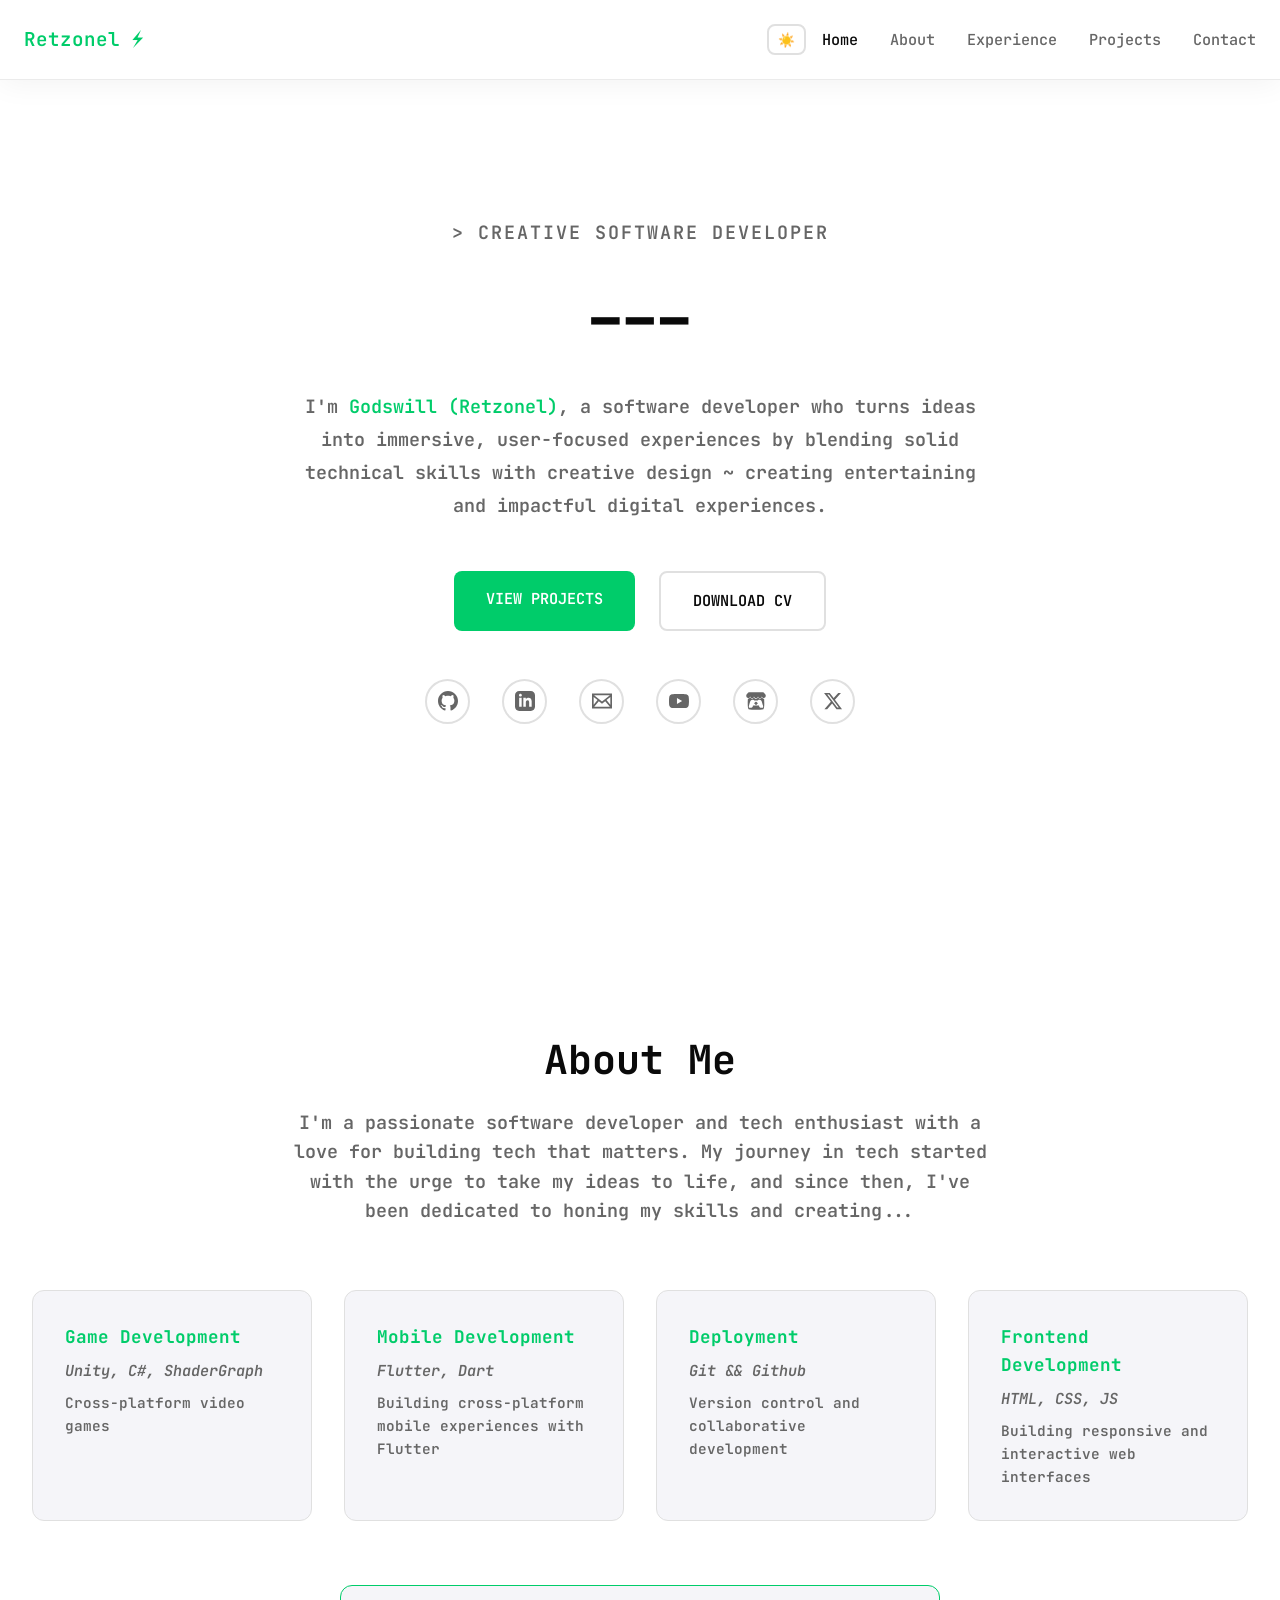
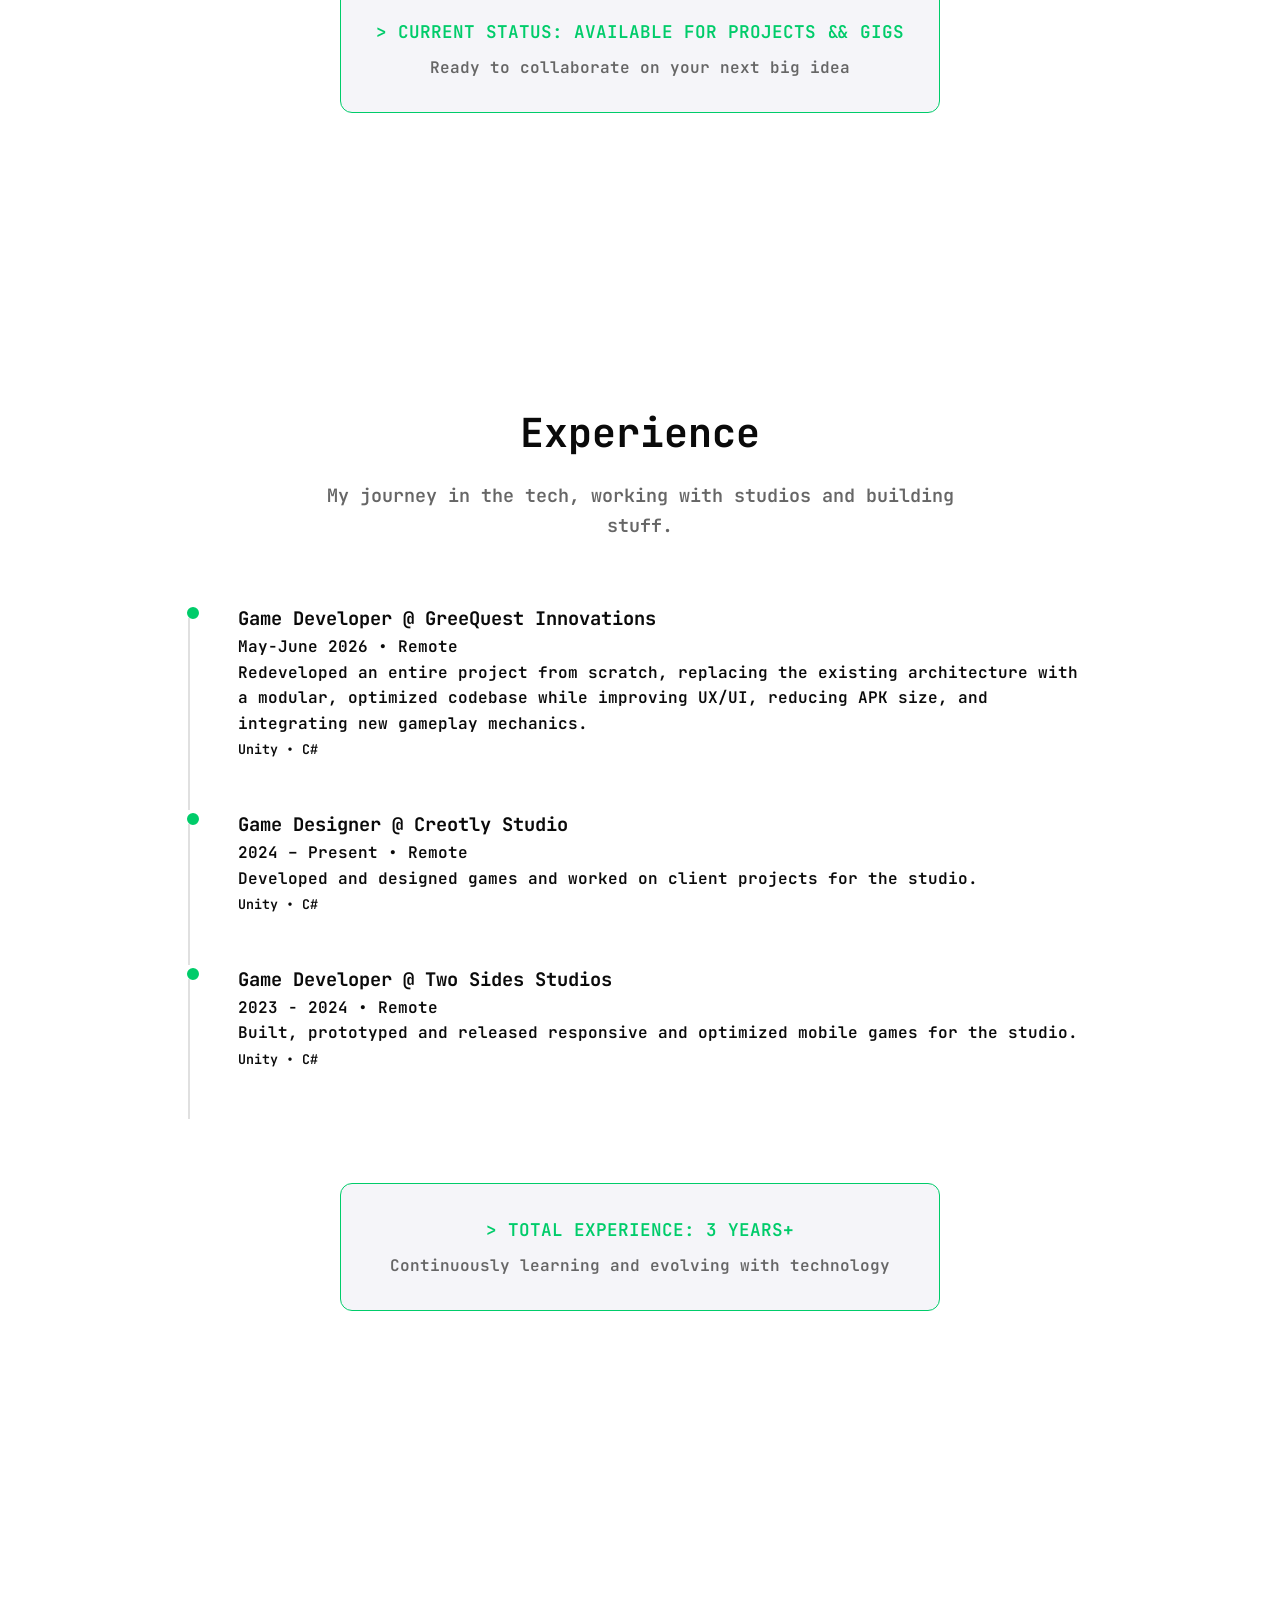
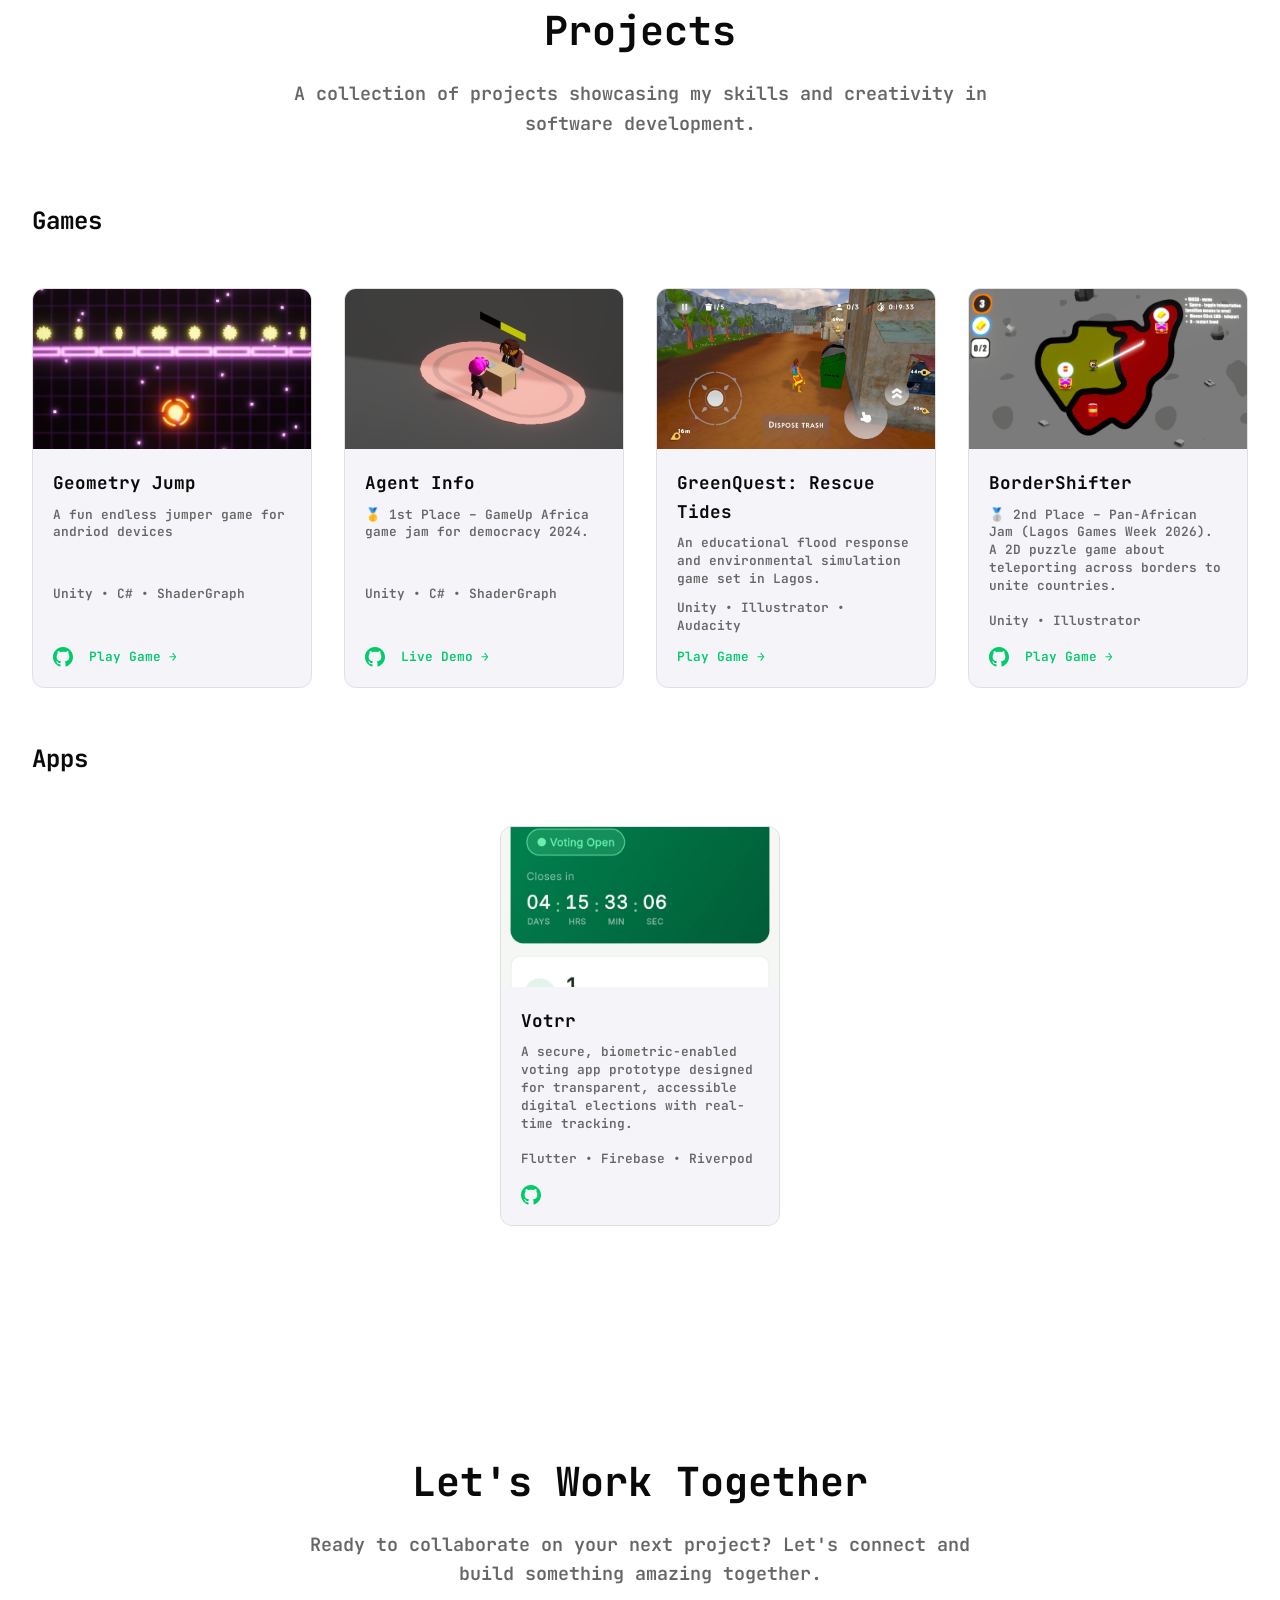
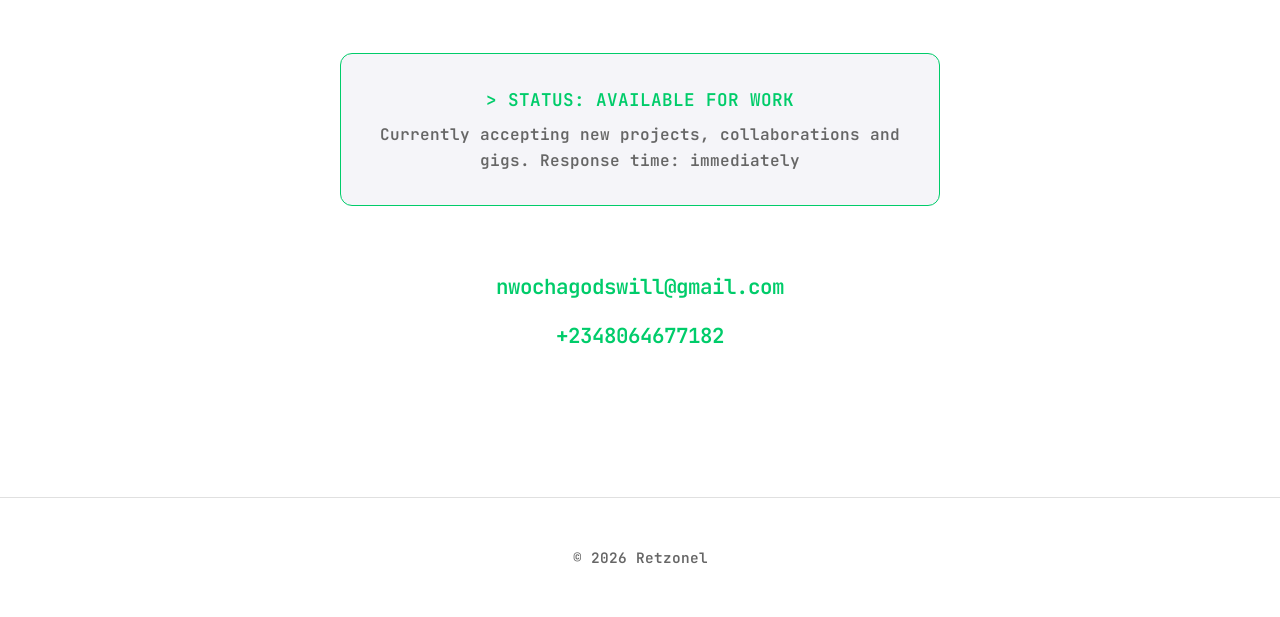
==== index.html @ b1376a98 "misc." ====
<!DOCTYPE html>
<html lang="en">

<head>
  <meta charset="UTF-8" />
  <meta name="viewport" content="width=device-width, initial-scale=1.0" />
  <title>Retzonel || Dev</title>
  <meta name="description"
    content="Godswill Nwocha (Retzonel) is a software engineer specialized in building digital technology (currently games and apps, but is a vivid and continuous learner open to more tech fields)" />

  <link href="https://fonts.googleapis.com/css2?family=JetBrains+Mono:wght@400;500;600;700&display=swap"
    rel="stylesheet">

  <link rel="shortcut icon" href="favicon.ico" type="image/x-icon">

  <link rel="stylesheet" href="style.css">

  <script src="script.js"></script>

</head>

<body>

  <!-- Navigation -->
  <nav>
    <div class="nav-inner">
      <div class="nav-logo">Retzonel ⚡</div>
      <div style="display: flex; align-items: center; gap: 0.5rem;">
        <button class="theme-toggle" id="themeToggle">🌙</button>
        <button class="menu-toggle" onclick="toggleMenu()">☰</button>
        <div class="nav-links" id="navLinks">
          <button class="active" onclick="scrollToSection('hero')">Home</button>
          <button onclick="scrollToSection('about')">About</button>
          <button onclick="scrollToSection('experience')">Experience</button>
          <button onclick="scrollToSection('projects')">Projects</button>
          <button onclick="scrollToSection('contact')">Contact</button>
        </div>
      </div>
    </div>
  </nav>

  <!-- Hero -->
  <section id="hero">
    <div class="hero-content">
      <p class="retro-subtitle">&gt; CREATIVE SOFTWARE DEVELOPER</p>
      <h1 class="retro-title">---</h1>
      <p>
        I'm <strong>Godswill (Retzonel)</strong>, a software developer who turns ideas into immersive,
        user-focused experiences by blending solid technical skills with creative design ~ creating entertaining and
        impactful digital
        experiences.
      </p>
      <div class="hero-buttons">
        <a href="#projects" class="btn btn-primary">VIEW PROJECTS</a>
        <a href="assets/godswill-nwocha-cv.pdf" download class="btn btn-outline">DOWNLOAD CV</a>
      </div>
      <div class="social-links">
        <a href="https://github.com/retzonel" target="_blank" title="GitHub">
          <svg width="20" height="20" viewBox="0 0 24 24" fill="currentColor">
            <path
              d="M12 0c-6.626 0-12 5.373-12 12 0 5.302 3.438 9.8 8.207 11.387.599.111.793-.261.793-.577v-2.234c-3.338.726-4.033-1.416-4.033-1.416-.546-1.387-1.333-1.756-1.333-1.756-1.089-.745.083-.729.083-.729 1.205.084 1.839 1.237 1.839 1.237 1.07 1.834 2.807 1.304 3.492.997.107-.775.418-1.305.762-1.604-2.665-.305-5.467-1.334-5.467-5.931 0-1.311.469-2.381 1.236-3.221-.124-.303-.535-1.524.117-3.176 0 0 1.008-.322 3.301 1.23.957-.266 1.983-.399 3.003-.404 1.02.005 2.047.138 3.006.404 2.291-1.552 3.297-1.23 3.297-1.23.653 1.653.242 2.874.118 3.176.77.84 1.235 1.911 1.235 3.221 0 4.609-2.807 5.624-5.479 5.921.43.372.823 1.102.823 2.222v3.293c0 .319.192.694.801.576 4.765-1.589 8.199-6.086 8.199-11.386 0-6.627-5.373-12-12-12z" />
          </svg>
        </a>
        <a href="https://www.linkedin.com/in/godswill-nwocha-909035390/" target="_blank" title="LinkedIn">
          <svg width="20" height="20" viewBox="0 0 24 24" fill="currentColor">
            <path
              d="M19 0h-14c-2.761 0-5 2.239-5 5v14c0 2.761 2.239 5 5 5h14c2.762 0 5-2.239 5-5v-14c0-2.761-2.238-5-5-5zm-11 19h-3v-11h3v11zm-1.5-12.268c-.966 0-1.75-.79-1.75-1.764s.784-1.764 1.75-1.764 1.75.79 1.75 1.764-.783 1.764-1.75 1.764zm13.5 12.268h-3v-5.604c0-3.368-4-3.113-4 0v5.604h-3v-11h3v1.765c1.396-2.586 7-2.777 7 2.476v6.759z" />
          </svg>
        </a>
        <a href="mailto:nwochagodswill.com" title="Email">
          <svg width="20" height="20" viewBox="0 0 24 24" fill="currentColor">
            <path
              d="M0 3v18h24v-18h-24zm6.623 7.929l-4.623 5.712v-9.458l4.623 3.746zm-4.141-5.929h19.035l-9.517 7.713-9.518-7.713zm5.694 7.188l3.824 3.099 3.83-3.104 5.612 6.817h-18.779l5.513-6.812zm9.208-1.264l4.616-3.741v9.348l-4.616-5.607z" />
          </svg>
        </a>

        <a href="https://youtube.com/@retzonel" title="YouTube" target="_blank">
          <svg width="20" height="20" viewBox="0 0 24 24" fill="currentColor">
            <path
              d="M23.498 6.186a3.016 3.016 0 0 0-2.122-2.136C19.505 3.545 12 3.545 12 3.545s-7.505 0-9.377.505A3.016 3.016 0 0 0 .502 6.186C0 8.07 0 12 0 12s0 3.93.502 5.814a3.016 3.016 0 0 0 2.122 2.136c1.871.505 9.376.505 9.376.505s7.505 0 9.377-.505a3.016 3.016 0 0 0 2.122-2.136C24 15.93 24 12 24 12s0-3.93-.502-5.814zM9.545 15.568V8.432L15.818 12l-6.273 3.568z" />
          </svg>
        </a>

        <a href="https://retzonelg.itch.io" target="_blank" title="Itch.io">
          <svg xmlns="http://www.w3.org/2000/svg" height="20" width="20" viewBox="0 0 512 512" fill="currentColor">
            <path
              d="M71.9 34.8C50.2 47.7 7.4 96.8 7 109.7l0 21.3c0 27.1 25.3 50.8 48.2 50.8 27.6 0 50.5-22.8 50.5-50 0 27.1 22.2 50 49.8 50s49-22.8 49-50c0 27.1 23.6 50 51.2 50l.5 0c27.6 0 51.2-22.8 51.2-50 0 27.1 21.5 50 49 50s49.8-22.8 49.8-50c0 27.1 23 50 50.5 50 23 0 48.3-23.8 48.3-50.8l0-21.3c-.4-12.9-43.2-62.1-64.9-75-67.4-2.3-114.2-2.7-184-2.7S91.1 33.1 71.9 34.8zM204.2 169.2c-22 38.4-77.9 38.7-99.8 .2-13.2 23.1-43.2 32.1-56 27.7-3.9 40.2-13.7 237.1 17.7 269.2 80 18.7 302.1 18.1 379.8 0 31.6-32.3 21.3-232 17.7-269.2-12.9 4.4-42.9-4.6-56-27.7-22 38.5-77.8 38.1-99.8-.2-7.1 12.5-23 28.9-51.8 28.9-10.4 .3-20.8-2.2-29.9-7.3s-16.7-12.6-21.9-21.6l0 0zm-41.6 53.8c16.5 0 31.1 0 49.2 19.8 29.3-3 58.9-3 88.2 0 18.2-19.7 32.8-19.7 49.2-19.7 52.3 0 65.2 77.5 83.9 144.4 17.3 62.2-5.5 63.7-34 63.7-42.1-1.6-65.5-32.2-65.5-62.8-39.3 6.4-101.9 8.8-155.6 0 0 30.6-23.3 61.2-65.5 62.8-28.4-.1-51.2-1.6-33.9-63.7 18.7-67 31.6-144.4 83.9-144.4l0-.1zM256 270.8s-44.4 40.8-52.4 55.2l29-1.2 0 25.3c0 1.5 21.3 .2 23.3 .2 11.6 .5 23.3 1 23.3-.2l0-25.3 29 1.2c-8-14.5-52.4-55.2-52.4-55.2l.1 0z" />
          </svg>
        </a>

        <a href="https://x.com/retzonel" target="_blank" title="X (Twitter)">
          <svg width="20" height="20" viewBox="0 0 24 24" fill="currentColor">
            <path
              d="M18.244 2.25h3.308l-7.227 8.26 8.502 11.24H16.17l-5.214-6.817L4.99 21.75H1.68l7.73-8.835L1.254 2.25H8.08l4.713 6.231zm-1.161 17.52h1.833L7.084 4.126H5.117z" />
          </svg>
        </a>
      </div>
    </div>
  </section>

  <!-- About -->
  <section id="about">
    <h2 class="section-title">About Me</h2>
    <p class="section-subtitle">
      I'm a passionate software developer and tech enthusiast with a love for building tech that matters. My journey in
      tech
      started with the urge to take my ideas to life, and since then, I've been dedicated to honing my skills and
      creating...
    </p>

    <div class="skills-grid">
      <div class="skill-card">
        <strong>Game Development</strong>
        <i>
          <p>Unity, C#, ShaderGraph</p>
        </i>
        <p style="margin-top: 0.5rem; font-size: 0.9rem;">Cross-platform video games</p>
      </div>
      <div class="skill-card">
        <strong>Mobile Development</strong>
        <i>
          <p>Flutter, Dart</p>
        </i>
        <p style="margin-top: 0.5rem; font-size: 0.9rem;">Building cross-platform mobile experiences with Flutter</p>
      </div>
      <div class="skill-card">
        <strong>Deployment</strong>
        <i>
          <p>Git && Github</p>
        </i>
        <p style="margin-top: 0.5rem; font-size: 0.9rem;">
          Version control and collaborative development
        </p>
      </div>
      <div class="skill-card">
        <strong>Frontend Development</strong>
        <i>
          <p>HTML, CSS, JS</p>
        </i>
        <p style="margin-top: 0.5rem; font-size: 0.9rem;">
          Building responsive and interactive web interfaces
        </p>
      </div>
    </div>

    <div class="status-box">
      <p class="status-text">&gt; CURRENT STATUS: AVAILABLE FOR PROJECTS && GIGS</p>
      <p style="color: var(--text-secondary); margin-top: 0.5rem;">Ready to collaborate on your next big idea</p>
    </div>
  </section>

  <!-- Experience -->
  <section id="experience">
    <h2 class="section-title">Experience</h2>
    <p class="section-subtitle">
      My journey in the tech, working with studios and building stuff.
    </p>

    <div class="timeline">

      <div class="timeline-entry">
        <h3>Game Developer @ GreeQuest Innovations</h3>
        <span class="date">May-June 2026 • Remote</span>
        <p>Redeveloped an entire project from scratch, replacing the existing architecture with a modular, optimized
          codebase while improving UX/UI, reducing APK size, and integrating new gameplay mechanics.</p>
        <small>Unity • C#</small>
      </div>

      <div class="timeline-entry">
        <h3>Game Designer @ Creotly Studio</h3>
        <span class="date">2024 – Present • Remote</span>
        <p>Developed and designed games and worked on client projects for the studio.</p>
        <small>Unity • C#</small>
      </div>

      <div class="timeline-entry">
        <h3>Game Developer @ Two Sides Studios</h3>
        <span class="date">2023 - 2024 • Remote</span>
        <p>Built, prototyped and released responsive and optimized mobile games for the studio.</p>
        <small>Unity • C#</small>
      </div>

      <div class="status-box" style="margin-top: 4rem;">
        <p class="status-text">&gt; TOTAL EXPERIENCE: 3 YEARS+</p>
        <p style="color: var(--text-secondary); margin-top: 0.5rem;">Continuously learning and evolving with technology
        </p>
      </div>
  </section>

  <!-- Projects -->
  <section id="projects">
    <h2 class="section-title">Projects</h2>
    <p class="section-subtitle">
      A collection of projects showcasing my skills and creativity in software development.
    </p>

    <!-- GAME PROJECTS SECTION -->
    <h2>Games</h2>
    <div class="projects-grid">

      <!-- 1 -->
      <div class="project-card">
        <div class="project-image">
          <img src="assets/images/project-cards/geojump-pic.jpg" alt="Geometry Jump"
            onerror="this.parentElement.style.background='linear-gradient(135deg, #667eea 0%, #764ba2 100%)'">
        </div>
        <div class="project-content">
          <h3>Geometry Jump</h3>
          <p>A fun endless jumper game for andriod devices</p>
          <p class="project-tech">Unity • C# • ShaderGraph</p>
          <div class="project-links">
            <a href="https://github.com/retzonel/OUR2DGAME" target="_blank" title="View Code">
              <svg width="20" height="20" viewBox="0 0 24 24" fill="currentColor">
                <path
                  d="M12 0c-6.626 0-12 5.373-12 12 0 5.302 3.438 9.8 8.207 11.387.599.111.793-.261.793-.577v-2.234c-3.338.726-4.033-1.416-4.033-1.416-.546-1.387-1.333-1.756-1.333-1.756-1.089-.745.083-.729.083-.729 1.205.084 1.839 1.237 1.839 1.237 1.07 1.834 2.807 1.304 3.492.997.107-.775.418-1.305.762-1.604-2.665-.305-5.467-1.334-5.467-5.931 0-1.311.469-2.381 1.236-3.221-.124-.303-.535-1.524.117-3.176 0 0 1.008-.322 3.301 1.23.957-.266 1.983-.399 3.003-.404 1.02.005 2.047.138 3.006.404 2.291-1.552 3.297-1.23 3.297-1.23.653 1.653.242 2.874.118 3.176.77.84 1.235 1.911 1.235 3.221 0 4.609-2.807 5.624-5.479 5.921.43.372.823 1.102.823 2.222v3.293c0 .319.192.694.801.576 4.765-1.589 8.199-6.086 8.199-11.386 0-6.627-5.373-12-12-12z" />
              </svg>
            </a>
            <a href="https://twosides-games.itch.io/geometry-jump-demo" target="_blank" class="live-link">Play Game
              →</a>
          </div>
        </div>
      </div>

      <!-- 2 -->
      <div class="project-card">
        <div class="project-image">
          <img src="assets/images/project-cards/agent-pic.jpg" alt="Geometry Jump"
            onerror="this.parentElement.style.background='linear-gradient(135deg, #667eea 0%, #764ba2 100%)'">
        </div>
        <div class="project-content">
          <h3>Agent Info</h3>
          <p>
            🥇 1st Place – GameUp Africa game jam for democracy 2024.
          </p>
          <p class="project-tech">Unity • C# • ShaderGraph</p>
          <div class="project-links">
            <a href="https://github.com/Creotly-Studios/Disinformation-Agent-Info/tree/Dev-Retzonel" target="_blank"
              title="View Code">
              <svg width="20" height="20" viewBox="0 0 24 24" fill="currentColor">
                <path
                  d="M12 0c-6.626 0-12 5.373-12 12 0 5.302 3.438 9.8 8.207 11.387.599.111.793-.261.793-.577v-2.234c-3.338.726-4.033-1.416-4.033-1.416-.546-1.387-1.333-1.756-1.333-1.756-1.089-.745.083-.729.083-.729 1.205.084 1.839 1.237 1.839 1.237 1.07 1.834 2.807 1.304 3.492.997.107-.775.418-1.305.762-1.604-2.665-.305-5.467-1.334-5.467-5.931 0-1.311.469-2.381 1.236-3.221-.124-.303-.535-1.524.117-3.176 0 0 1.008-.322 3.301 1.23.957-.266 1.983-.399 3.003-.404 1.02.005 2.047.138 3.006.404 2.291-1.552 3.297-1.23 3.297-1.23.653 1.653.242 2.874.118 3.176.77.84 1.235 1.911 1.235 3.221 0 4.609-2.807 5.624-5.479 5.921.43.372.823 1.102.823 2.222v3.293c0 .319.192.694.801.576 4.765-1.589 8.199-6.086 8.199-11.386 0-6.627-5.373-12-12-12z" />
              </svg>
            </a>
            <a href="https://creotly-games.itch.io/agent-info" target="_blank" class="live-link">Live Demo
              →</a>
          </div>
        </div>
      </div>


      <!-- 3 -->
      <div class="project-card">
        <div class="project-image">
          <img src="assets/images/project-cards/greenquest-pic.jpg" alt="GreeQuest:RQ"
            onerror="this.parentElement.style.background='linear-gradient(135deg, #667eea 0%, #764ba2 100%)'">
        </div>
        <div class="project-content">
          <h3>GreenQuest: Rescue Tides</h3>
          <p>An educational flood response and environmental simulation game set in Lagos.
          </p>
          <p class="project-tech">Unity • Illustrator • Audacity</p>
          <div class="project-links">
            <a href="https://play.google.com/store/apps/details?id=com.GREENQUEST.GreenQuest_RescueTide&hl=en"
              target="_blank" class="live-link">Play Game
              →</a>
          </div>
        </div>
      </div>


      <!-- 4 -->
      <div class="project-card">
        <div class="project-image">
          <img src="assets/images/project-cards/border-shifter-pic.jpg" alt="BorderShifter"
            onerror="this.parentElement.style.background='linear-gradient(135deg, #667eea 0%, #764ba2 100%)'">
        </div>
        <div class="project-content">
          <h3>BorderShifter</h3>
          <p>🥈 2nd Place – Pan-African Jam (Lagos Games Week 2026). A 2D puzzle game about teleporting across
            borders to unite countries.
          </p>
          <p class="project-tech">Unity • Illustrator</p>
          <div class="project-links">
            <a href="https://github.com/retzonel/border-shifter-game" target="_blank" title="View Code">
              <svg width="20" height="20" viewBox="0 0 24 24" fill="currentColor">
                <path
                  d="M12 0c-6.626 0-12 5.373-12 12 0 5.302 3.438 9.8 8.207 11.387.599.111.793-.261.793-.577v-2.234c-3.338.726-4.033-1.416-4.033-1.416-.546-1.387-1.333-1.756-1.333-1.756-1.089-.745.083-.729.083-.729 1.205.084 1.839 1.237 1.839 1.237 1.07 1.834 2.807 1.304 3.492.997.107-.775.418-1.305.762-1.604-2.665-.305-5.467-1.334-5.467-5.931 0-1.311.469-2.381 1.236-3.221-.124-.303-.535-1.524.117-3.176 0 0 1.008-.322 3.301 1.23.957-.266 1.983-.399 3.003-.404 1.02.005 2.047.138 3.006.404 2.291-1.552 3.297-1.23 3.297-1.23.653 1.653.242 2.874.118 3.176.77.84 1.235 1.911 1.235 3.221 0 4.609-2.807 5.624-5.479 5.921.43.372.823 1.102.823 2.222v3.293c0 .319.192.694.801.576 4.765-1.589 8.199-6.086 8.199-11.386 0-6.627-5.373-12-12-12z" />
              </svg>
            </a>
            <a href="https://diamondmind17.itch.io/border-shifter" target="_blank" class="live-link">Play Game
              →</a>
          </div>
        </div>
      </div>
      <!-- add mmore later -->
    </div>

    <br><br>
    <!-- APP PROJECT SECTION -->
    <h2>Apps</h2>
    <div class="projects-grid">
      <!-- 1 -->
      <div class="project-card">
        <div class="project-image">
          <img src="assets/images/project-cards/votrr-pic.jpg" alt="Votrr"
            onerror="this.parentElement.style.background='linear-gradient(135deg, #667eea 0%, #764ba2 100%)'">
        </div>
        <div class="project-content">
          <h3>Votrr</h3>
          <p>A secure, biometric-enabled voting app prototype designed for transparent, accessible digital elections
            with real-time tracking.
          </p>
          <p class="project-tech">Flutter • Firebase • Riverpod</p>
          <div class="project-links">
            <a href="https://github.com/retzonel/votrr_app" target="_blank" title="View Code">
              <svg width="20" height="20" viewBox="0 0 24 24" fill="currentColor">
                <path
                  d="M12 0c-6.626 0-12 5.373-12 12 0 5.302 3.438 9.8 8.207 11.387.599.111.793-.261.793-.577v-2.234c-3.338.726-4.033-1.416-4.033-1.416-.546-1.387-1.333-1.756-1.333-1.756-1.089-.745.083-.729.083-.729 1.205.084 1.839 1.237 1.839 1.237 1.07 1.834 2.807 1.304 3.492.997.107-.775.418-1.305.762-1.604-2.665-.305-5.467-1.334-5.467-5.931 0-1.311.469-2.381 1.236-3.221-.124-.303-.535-1.524.117-3.176 0 0 1.008-.322 3.301 1.23.957-.266 1.983-.399 3.003-.404 1.02.005 2.047.138 3.006.404 2.291-1.552 3.297-1.23 3.297-1.23.653 1.653.242 2.874.118 3.176.77.84 1.235 1.911 1.235 3.221 0 4.609-2.807 5.624-5.479 5.921.43.372.823 1.102.823 2.222v3.293c0 .319.192.694.801.576 4.765-1.589 8.199-6.086 8.199-11.386 0-6.627-5.373-12-12-12z" />
              </svg>
            </a>
          </div>
        </div>
      </div>
      <!-- add more later -->
    </div>

  </section>

  <!-- Contact -->
  <section id="contact">
    <h2 class="section-title">Let's Work Together</h2>
    <p class="section-subtitle">
      Ready to collaborate on your next project? Let's connect and build something amazing together.
    </p>

    <div class="status-box">
      <p class="status-text">&gt; STATUS: AVAILABLE FOR WORK</p>
      <p style="color: var(--text-secondary); margin-top: 0.5rem;">Currently accepting new projects, collaborations and
        gigs.
        Response time: immediately</p>
    </div>

    <div class="contact-info">
      <a href="mailto:nwochagodswill@gmail.com">nwochagodswill@gmail.com</a>
      <a href="tel:+2348064677182">+2348064677182</a>
    </div>
  </section>

  <!-- Footer -->
  <footer>
    <p>© 2026 Retzonel</p>
  </footer>

</body>

</html>
---- style.css ----
* {
  margin: 0;
  padding: 0;
  box-sizing: border-box;
}

:root {
  --bg-dark: #0a0a0a;
  --bg-card: #111111;
  --text-primary: #ffffff;
  --text-secondary: #888888;
  --accent-green: #00ff88;
  --accent-dim: #00cc6a;
  --border: #222222;
}

body.light-mode {
  --bg-dark: #ffffff;
  --bg-card: #f5f5f9;
  --text-primary: #0a0a0a;
  --text-secondary: #666666;
  --accent-green: #00cc6a;
  --accent-dim: #00ff88;
  --border: #e0e0e0;
}

body {
  transition: background-color 0.3s ease, color 0.3s ease;
}

body {
  font-family: "JetBrains Mono", monospace;
  background: var(--bg-dark);
  color: var(--text-primary);
  line-height: 1.6;
  overflow-x: hidden;
  font-weight: 600;
}

/* Navigation */
nav {
  position: fixed;
  top: 0;
  width: 100%;
  background: rgba(10, 10, 10, 0.5);
  backdrop-filter: blur(30px) saturate(180%);
  -webkit-backdrop-filter: blur(20px) saturate(150%);
  z-index: 1000;
  border-bottom: 1px solid rgba(255, 255, 255, 0.15);
  transition: background 0.3s ease;
  box-shadow: 0 4px 30px rgba(0, 0, 0, 0.1);
}

body.light-mode nav {
  background: rgba(255, 255, 255, 0.7);
  border-bottom: 1px solid rgba(0, 0, 0, 0.08);
  box-shadow: 0 4px 30px rgba(0, 0, 0, 0.05);
}

.nav-inner {
  max-width: 1400px;
  margin: 0 auto;
  padding: 1.5rem 1.5rem;
  display: flex;
  justify-content: space-between;
  align-items: center;
}

.nav-logo {
  font-size: 1.2rem;
  font-weight: 600;
  color: var(--accent-green);
}

.nav-links {
  display: flex;
  gap: 2rem;
}

.nav-links button {
  background: none;
  border: none;
  color: var(--text-secondary);
  cursor: pointer;
  font-size: 0.95rem;
  font-weight: 500;
  transition: color 0.3s;
  font-family: inherit;
}

.nav-links button:hover,
.nav-links button.active {
  color: var(--text-primary);
}

.menu-toggle {
  display: none;
  background: none;
  border: none;
  color: var(--text-primary);
  font-size: 1.5rem;
  cursor: pointer;
  padding: 0.5rem;
}

.theme-toggle {
  background: none;
  border: 2px solid var(--border);
  color: var(--text-primary);
  font-size: 0.85rem;
  cursor: pointer;
  padding: 0.35rem 0.55rem;
  border-radius: 8px;
  transition: all 0.3s;
  margin-right: 0.5rem;
  display: flex;
  align-items: center;
  justify-content: center;
}

.theme-toggle:hover {
  border-color: var(--accent-green);
  color: var(--accent-green);
}

/* Hero Section */
#hero {
  min-height: 100vh;
  display: flex;
  align-items: center;
  justify-content: center;
  padding: 4.5rem 2rem 4rem;
  position: relative;
}

.hero-content {
  max-width: 1000px;
  text-align: center;
}

.retro-subtitle {
  color: var(--accent-green);
  font-size: 0.5rem;
  font-weight: 600;
  letter-spacing: 2px;
  margin-bottom: 1.5rem;
  animation: fadeIn 0.8s ease-out;
}

.retro-title {
  font-size: clamp(2rem, 7vw, 4rem);
  font-weight: 700;
  margin-bottom: 1rem;
  line-height: 1.2;
  animation: fadeIn 0.8s ease-out 0.2s backwards;
}

.hero-content > p {
  font-size: 1.15rem;
  color: var(--text-secondary);
  max-width: 700px;
  margin: 2rem auto;
  line-height: 1.8;
  animation: fadeIn 0.8s ease-out 0.4s backwards;
}

.hero-content strong {
  color: var(--accent-green);
  font-weight: 600;
}

.hero-buttons {
  display: flex;
  gap: 1.5rem;
  justify-content: center;
  margin: 3rem 0;
  animation: fadeIn 0.8s ease-out 0.6s backwards;
  flex-wrap: wrap;
}

.btn {
  padding: 1rem 2rem;
  border-radius: 8px;
  text-decoration: none;
  font-weight: 600;
  font-size: 0.95rem;
  transition: all 0.3s;
  display: inline-block;
}

.btn-primary {
  background: var(--accent-green);
  color: var(--bg-dark);
}

.btn-primary:hover {
  background: var(--accent-dim);
  transform: translateY(-2px);
  box-shadow: 0 10px 25px rgba(0, 255, 136, 0.2);
}

.btn-outline {
  border: 2px solid var(--border);
  color: var(--text-primary);
}

.btn-outline:hover {
  border-color: var(--accent-green);
  color: var(--accent-green);
  transform: translateY(-2px);
}

.social-links {
  display: flex;
  justify-content: center;
  gap: 2rem;
  font-size: 1.5rem;
  animation: fadeIn 0.8s ease-out 0.8s backwards;
  flex-wrap: wrap;
}

.social-links a {
  color: var(--text-secondary);
  text-decoration: none;
  transition: all 0.3s;
  display: flex;
  align-items: center;
  justify-content: center;
  width: 45px;
  height: 45px;
  border-radius: 50%;
  border: 2px solid var(--border);
}

.social-links a:hover {
  color: var(--accent-green);
  border-color: var(--accent-green);
  transform: translateY(-3px);
}

/* Section Styling */
section {
  padding: 6rem 2rem;
  max-width: 1400px;
  margin: 0 auto;
  scroll-margin-top: 0px;
}

.section-title {
  font-size: 2.5rem;
  font-weight: 700;
  margin-bottom: 1rem;
  text-align: center;
  padding-top: 2rem;
}

.section-subtitle {
  text-align: center;
  color: var(--text-secondary);
  font-size: 1.15rem;
  margin-bottom: 4rem;
  max-width: 700px;
  margin-left: auto;
  margin-right: auto;
}

/* Skills Grid */
.skills-grid {
  display: grid;
  grid-template-columns: repeat(auto-fit, minmax(250px, 1fr));
  gap: 2rem;
  margin: 4rem 0;
}

.skill-card {
  background: var(--bg-card);
  padding: 2rem;
  border-radius: 12px;
  border: 1px solid var(--border);
  transition: all 0.3s;
}

.skill-card:hover {
  border-color: var(--accent-green);
  transform: translateY(-5px);
}

.skill-card strong {
  color: var(--accent-green);
  font-size: 1.1rem;
  display: block;
  margin-bottom: 0.5rem;
}

.skill-card p {
  color: var(--text-secondary);
  font-size: 0.95rem;
}

/* Status Box */
.status-box {
  background: var(--bg-card);
  border: 1px solid var(--accent-green);
  border-radius: 12px;
  padding: 2rem;
  margin: 4rem auto;
  max-width: 600px;
  text-align: center;
}

.status-box .status-text {
  color: var(--accent-green);
  font-weight: 600;
  font-size: 1.1rem;
}

/* Timeline */
.timeline {
  max-width: 900px;
  margin: 0 auto;
  position: relative;
  padding-bottom: 0;
}

.timeline::before {
  content: "";
  position: absolute;
  left: 0;
  top: 0;
  bottom: 0;
  width: 2px;
  background: var(--border);
  display: none;
}

.timeline-entry {
  position: relative;
  padding-left: 3rem;
  padding-bottom: 3rem;
}

.timeline-entry::before {
  content: "";
  position: absolute;
  left: -6px;
  top: 0;
  width: 12px;
  height: 12px;
  border-radius: 50%;
  background: var(--accent-green);
  border: 3px solid var(--bg-dark);
}

.timeline-entry::after {
  content: "";
  position: absolute;
  left: -2px;
  top: 14px;
  bottom: 0;
  width: 2px;
  background: var(--border);
}

.timeline-entry:last-child::after {
  display: none;
}

/* Projects Grid */
.projects-grid {
  display: grid;
  grid-template-columns: repeat(auto-fit, minmax(280px, 280px));
  gap: 2rem;
  margin-top: 3rem;
  justify-content: center;
  align-items: center;
  justify-items: center;
  align-self: center;
}

.project-card {
  background: var(--bg-card);
  border-radius: 12px;
  overflow: hidden;
  border: 1px solid var(--border);
  transition: all 0.3s;
  width: 280px;
  height: 400px;
  display: flex;
  flex-direction: column;
}

.project-card:hover {
  border-color: var(--accent-green);
  transform: translateY(-5px);
}

.project-image {
  height: 160px;
  background: var(--border);
  position: relative;
  overflow: hidden;
  flex-shrink: 0;
}

.project-image img {
  width: 100%;
  height: 100%;
  object-fit: cover;
}

.project-content {
  padding: 1.25rem;
  display: flex;
  flex-direction: column;
  flex-grow: 1;
}

.project-content h3 {
  font-size: 1.1rem;
  margin-bottom: 0.5rem;
}

.project-content p {
  color: var(--text-secondary);
  margin-bottom: 0.75rem;
  font-size: 0.8rem;
  line-height: 1.4;
  flex-grow: 1;
}

.project-tech {
  color: var(--accent-green);
  font-size: 0.75rem;
  margin-bottom: 0.75rem;
}

.project-links {
  display: flex;
  gap: 1rem;
  align-items: center;
}

.project-links a {
  color: var(--accent-green);
  text-decoration: none;
  font-size: 1.2rem;
  transition: all 0.3s;
  display: flex;
  align-items: center;
  gap: 0.25rem;
}

.project-links a:hover {
  color: var(--accent-dim);
  transform: scale(1.1);
}

.project-links a.live-link {
  font-size: 0.8rem;
}

/* Contact Section */
#contact {
  text-align: center;
}

.contact-info {
  margin: 3rem 0;
}

.contact-info a {
  color: var(--accent-green);
  text-decoration: none;
  font-size: 1.3rem;
  display: block;
  margin: 1rem 0;
  transition: color 0.3s;
}

.contact-info a:hover {
  color: var(--accent-dim);
}

/* Footer */
footer {
  text-align: center;
  padding: 3rem 2rem;
  border-top: 1px solid var(--border);
  color: var(--text-secondary);
  font-size: 0.9rem;
}

/* Animations */
@keyframes fadeIn {
  from {
    opacity: 0;
    transform: translateY(20px);
  }

  to {
    opacity: 1;
    transform: translateY(0);
  }
}

/* Responsive */
@media (max-width: 768px) {
  .nav-inner {
    padding: 0.75rem 1.5rem;
  }

  .menu-toggle {
    display: block;
  }

  .theme-toggle {
    margin-right: 0;
  }

  .nav-links {
    position: fixed;
    top: 60px;
    left: 0;
    right: 0;
    background: rgba(10, 10, 10, 0.98);
    backdrop-filter: blur(10px);
    flex-direction: column;
    padding: 2rem;
    gap: 1.5rem;
    border-bottom: 1px solid var(--border);
    transform: translateY(-100%);
    opacity: 0;
    transition: all 0.3s;
    pointer-events: none;
  }

  body.light-mode .nav-links {
    background: rgba(255, 255, 255, 0.98);
  }

  .nav-links.active {
    transform: translateY(0);
    opacity: 1;
    pointer-events: all;
  }

  .nav-links button {
    font-size: 1.1rem;
    text-align: left;
    width: 100%;
    padding: 0.5rem 0;
  }

  section {
    padding: 4rem 1.5rem;
  }

  .skills-grid {
    grid-template-columns: 1fr;
  }

  .projects-grid {
    grid-template-columns: 1fr;
    justify-items: center;
  }

  .hero-buttons {
    flex-direction: column;
    align-items: center;
  }

  .btn {
    width: 100%;
    max-width: 300px;
  }
}
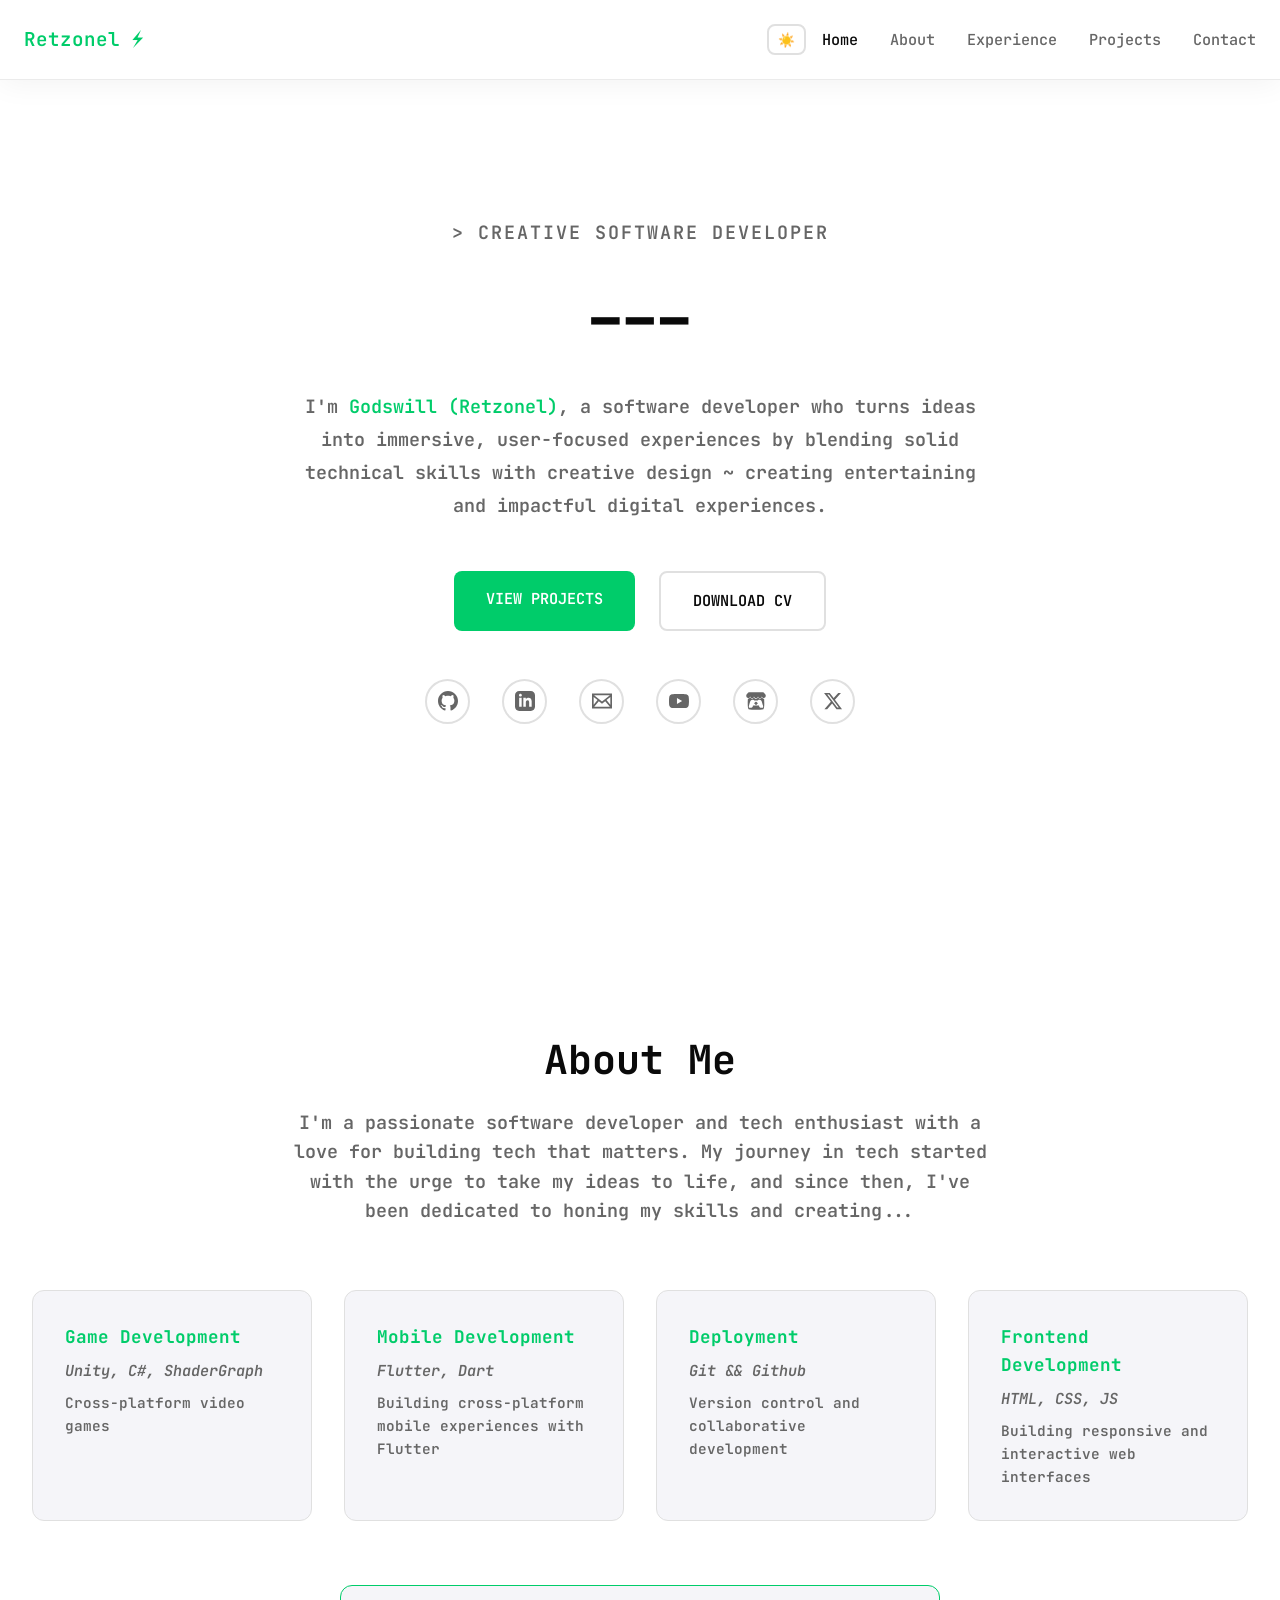
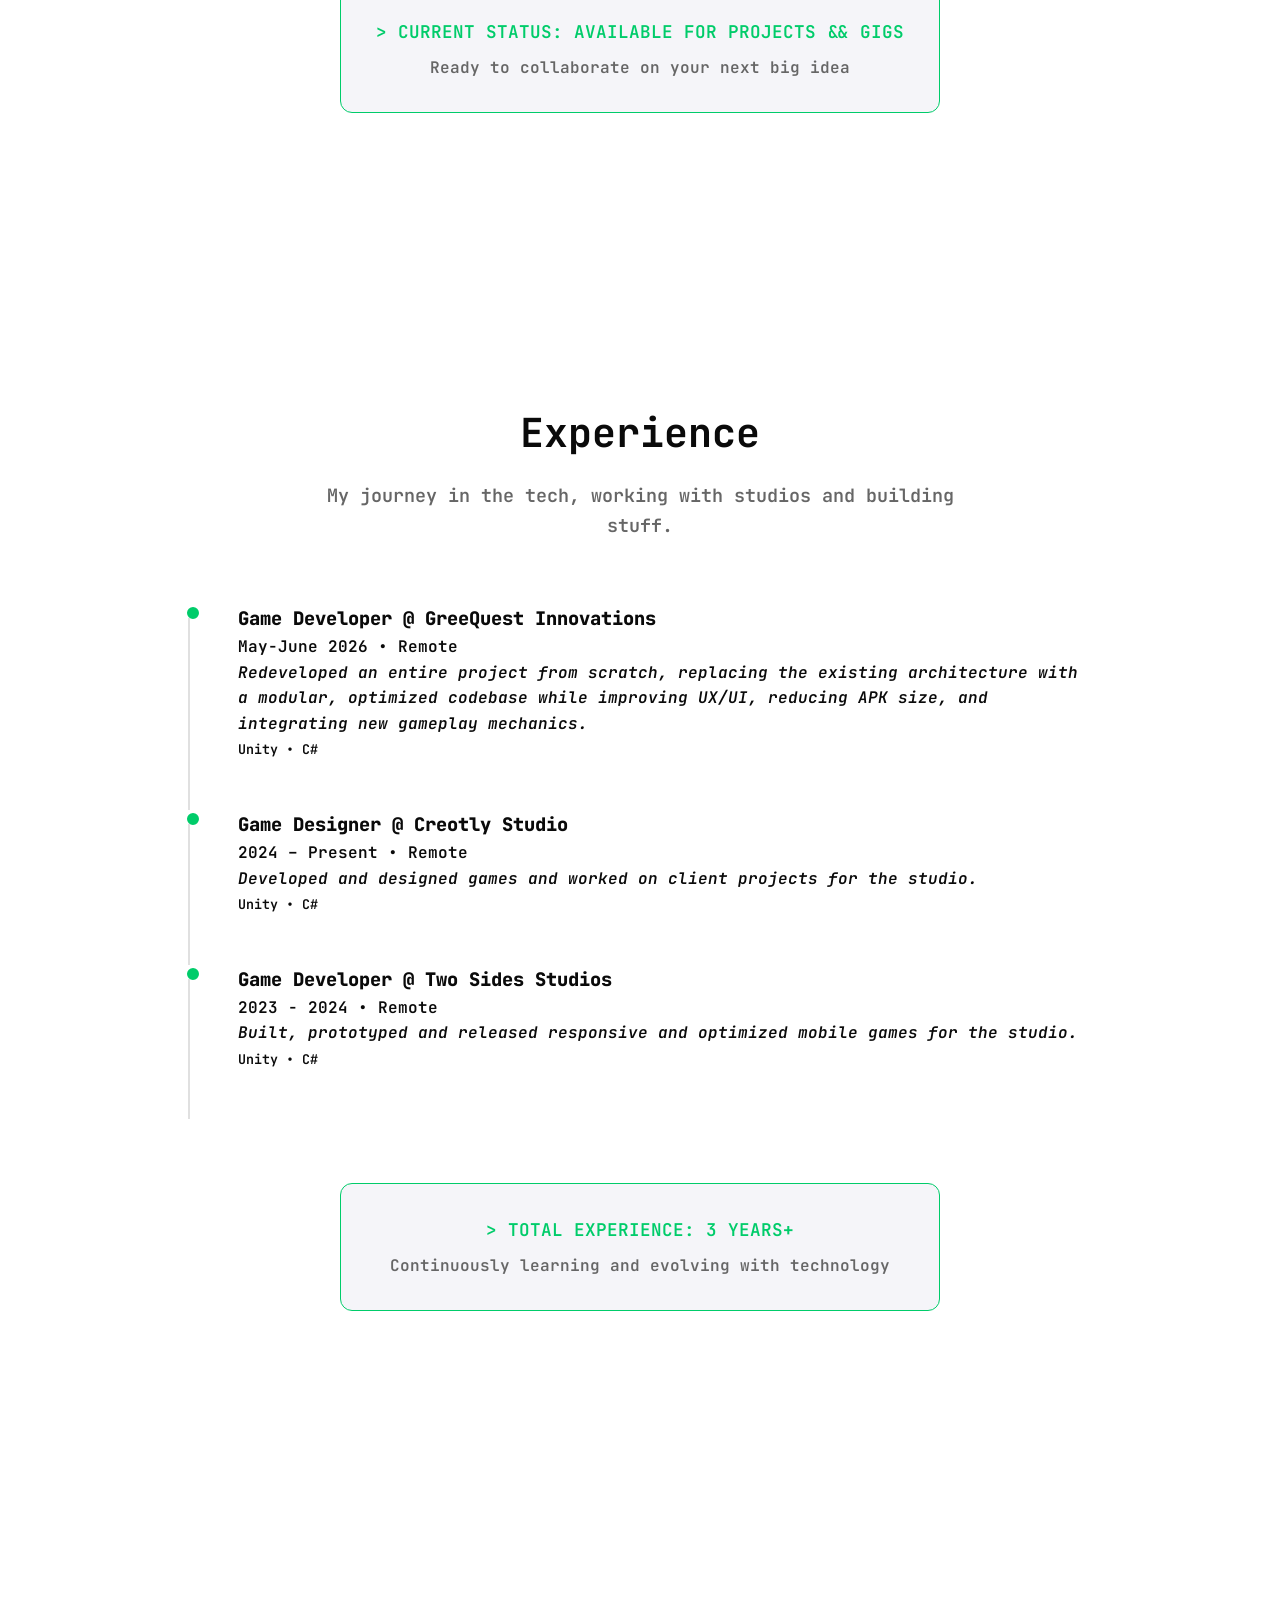
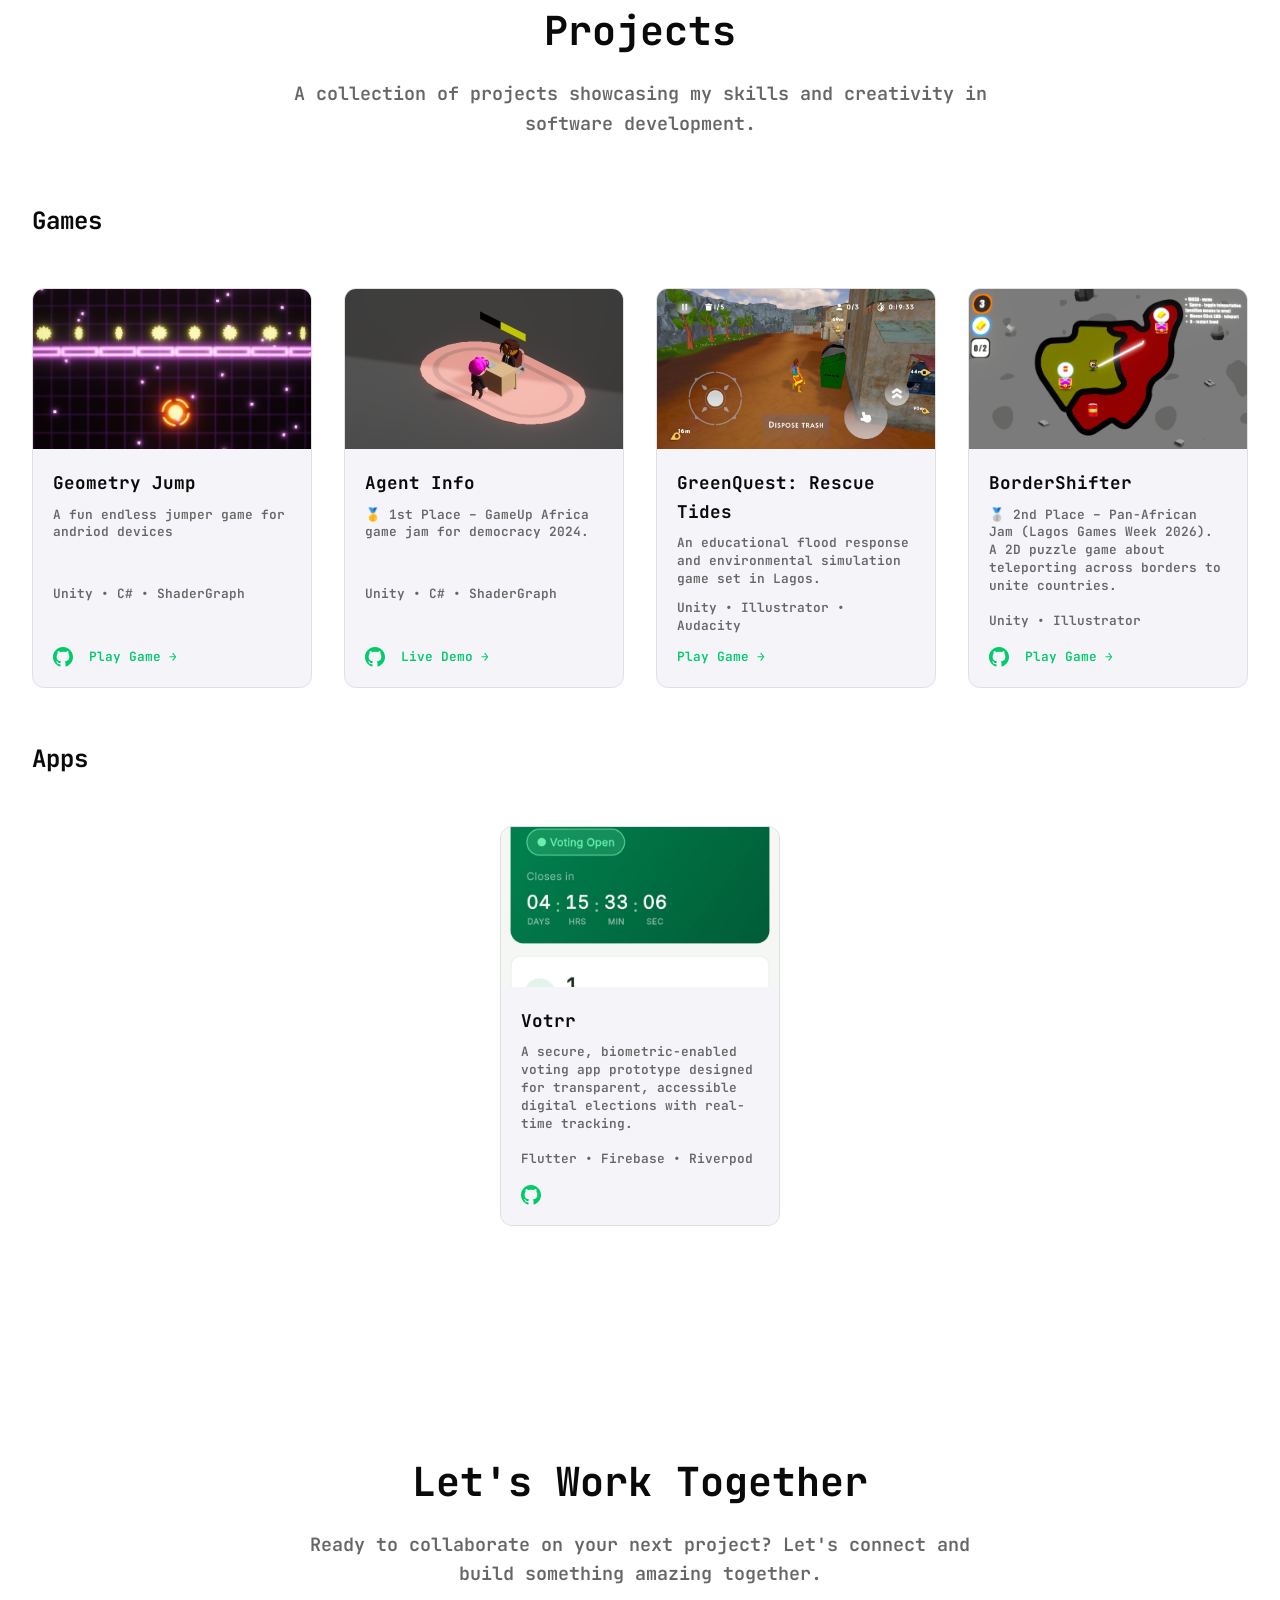
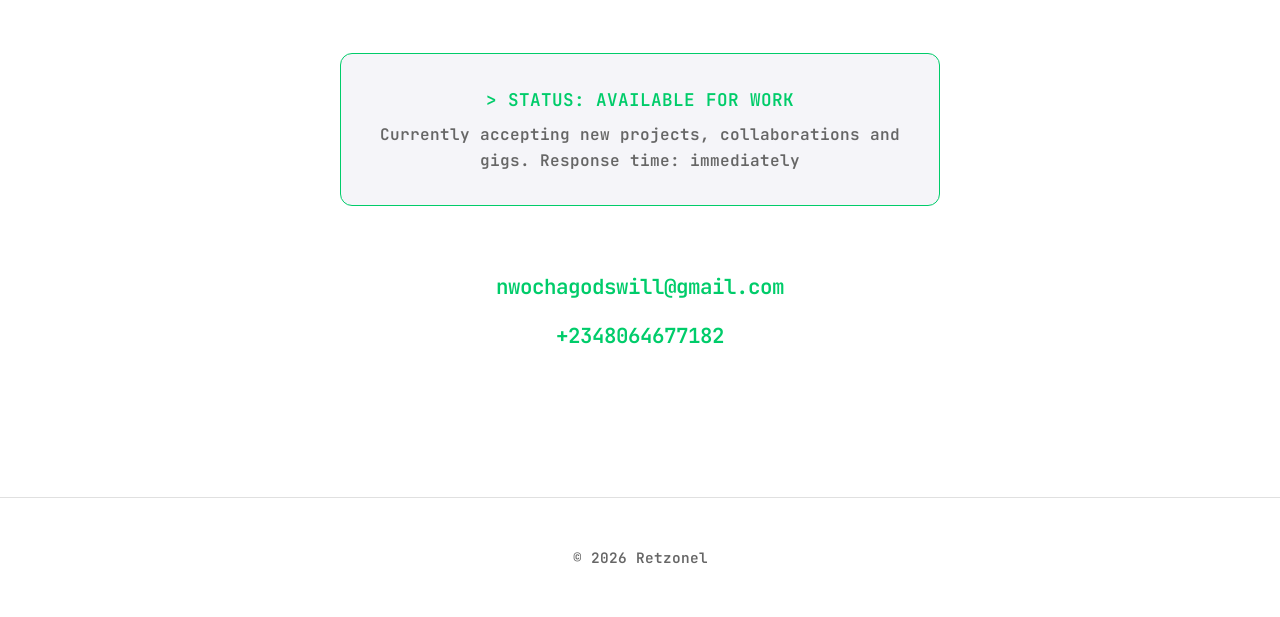
==== commit 4dd09c9b: "update resume" ====
--- a/index.html
+++ b/index.html
@@ -61,7 +61,7 @@
               d="M12 0c-6.626 0-12 5.373-12 12 0 5.302 3.438 9.8 8.207 11.387.599.111.793-.261.793-.577v-2.234c-3.338.726-4.033-1.416-4.033-1.416-.546-1.387-1.333-1.756-1.333-1.756-1.089-.745.083-.729.083-.729 1.205.084 1.839 1.237 1.839 1.237 1.07 1.834 2.807 1.304 3.492.997.107-.775.418-1.305.762-1.604-2.665-.305-5.467-1.334-5.467-5.931 0-1.311.469-2.381 1.236-3.221-.124-.303-.535-1.524.117-3.176 0 0 1.008-.322 3.301 1.23.957-.266 1.983-.399 3.003-.404 1.02.005 2.047.138 3.006.404 2.291-1.552 3.297-1.23 3.297-1.23.653 1.653.242 2.874.118 3.176.77.84 1.235 1.911 1.235 3.221 0 4.609-2.807 5.624-5.479 5.921.43.372.823 1.102.823 2.222v3.293c0 .319.192.694.801.576 4.765-1.589 8.199-6.086 8.199-11.386 0-6.627-5.373-12-12-12z" />
           </svg>
         </a>
-        <a href="https://www.linkedin.com/in/godswill-nwocha-909035390/" target="_blank" title="LinkedIn">
+        <a href="https://www.linkedin.com/in/godswill-nwocha-c/" target="_blank" title="LinkedIn">
           <svg width="20" height="20" viewBox="0 0 24 24" fill="currentColor">
             <path
               d="M19 0h-14c-2.761 0-5 2.239-5 5v14c0 2.761 2.239 5 5 5h14c2.762 0 5-2.239 5-5v-14c0-2.761-2.238-5-5-5zm-11 19h-3v-11h3v11zm-1.5-12.268c-.966 0-1.75-.79-1.75-1.764s.784-1.764 1.75-1.764 1.75.79 1.75 1.764-.783 1.764-1.75 1.764zm13.5 12.268h-3v-5.604c0-3.368-4-3.113-4 0v5.604h-3v-11h3v1.765c1.396-2.586 7-2.777 7 2.476v6.759z" />
--- a/style.css
+++ b/style.css
@@ -155,7 +155,7 @@
   animation: fadeIn 0.8s ease-out 0.2s backwards;
 }
 
-.hero-content > p {
+.hero-content>p {
   font-size: 1.15rem;
   color: var(--text-secondary);
   max-width: 700px;
@@ -363,6 +363,14 @@
 
 .timeline-entry:last-child::after {
   display: none;
+}
+
+.timeline-entry p {
+  font-style: italic;
+}
+
+.timeline-entry h3{
+  font-weight: bolder;
 }
 
 /* Projects Grid */
@@ -573,4 +581,4 @@
     width: 100%;
     max-width: 300px;
   }
-}
+}
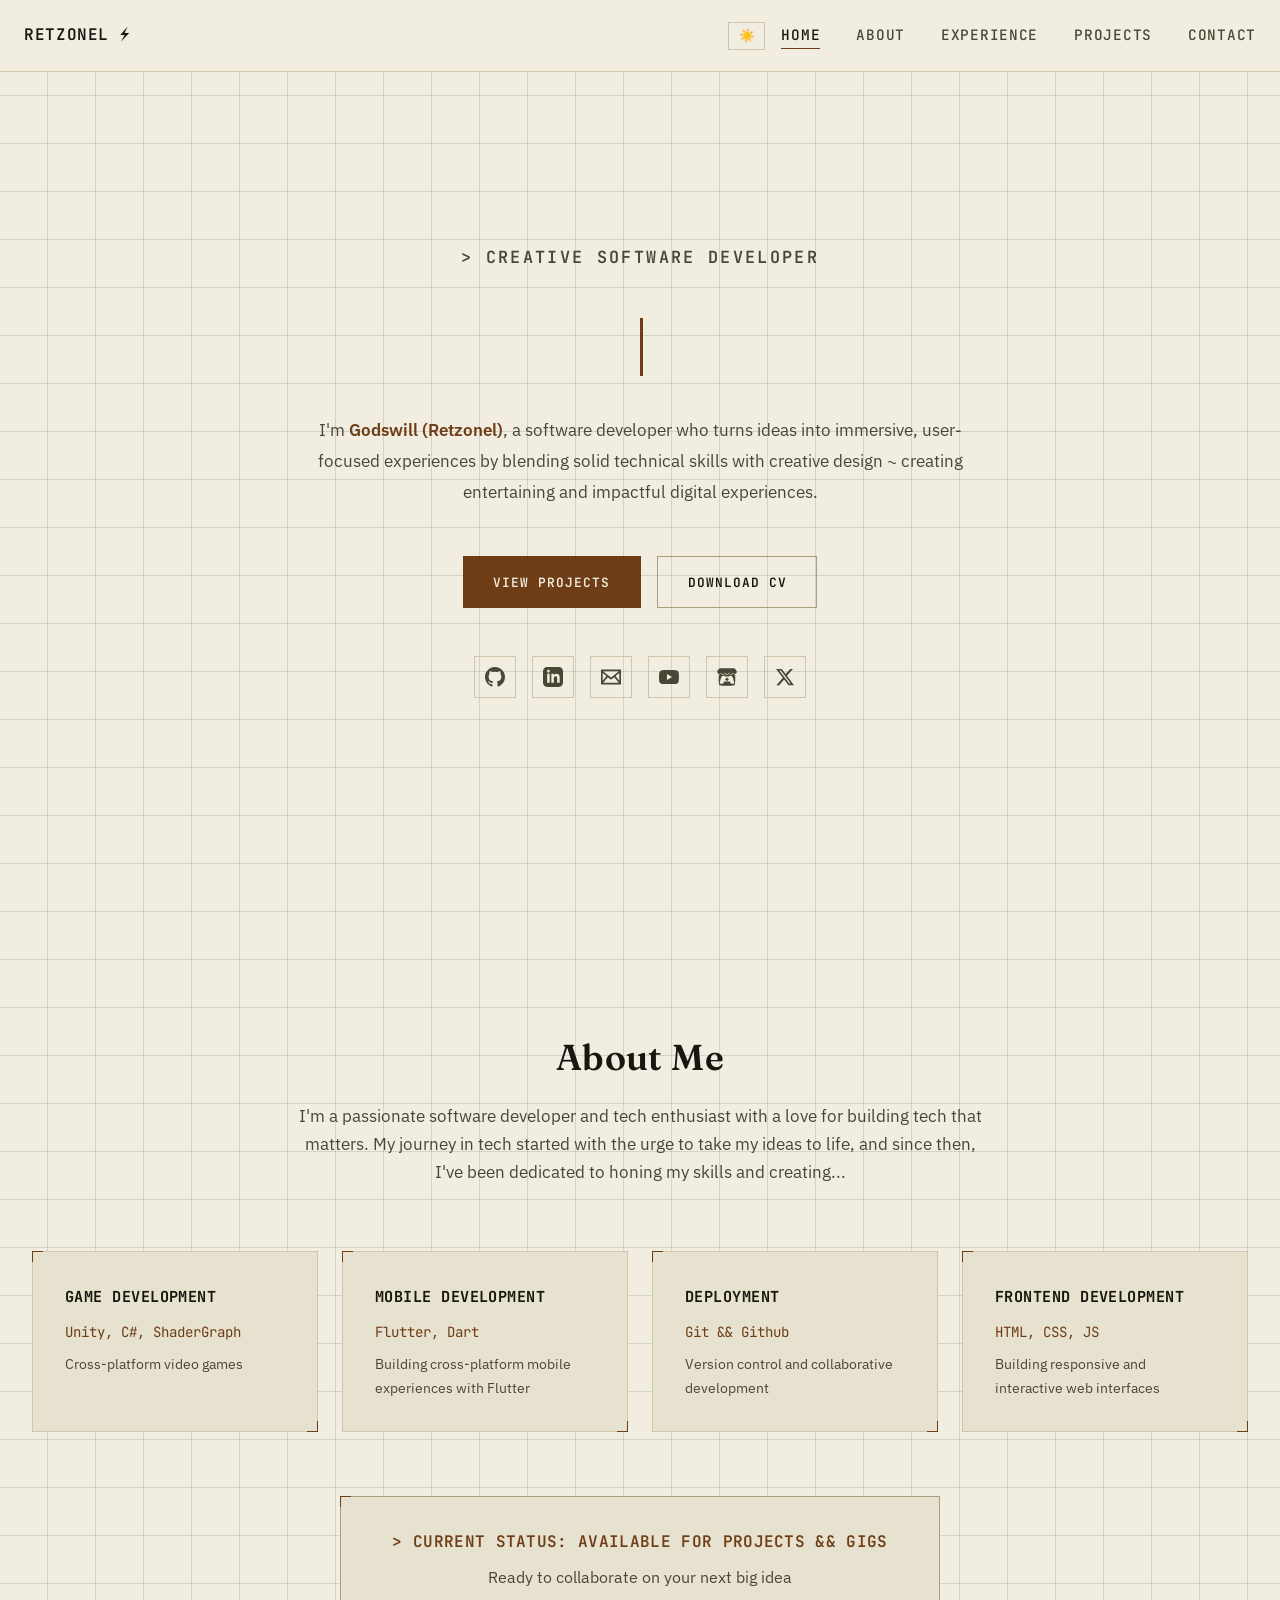
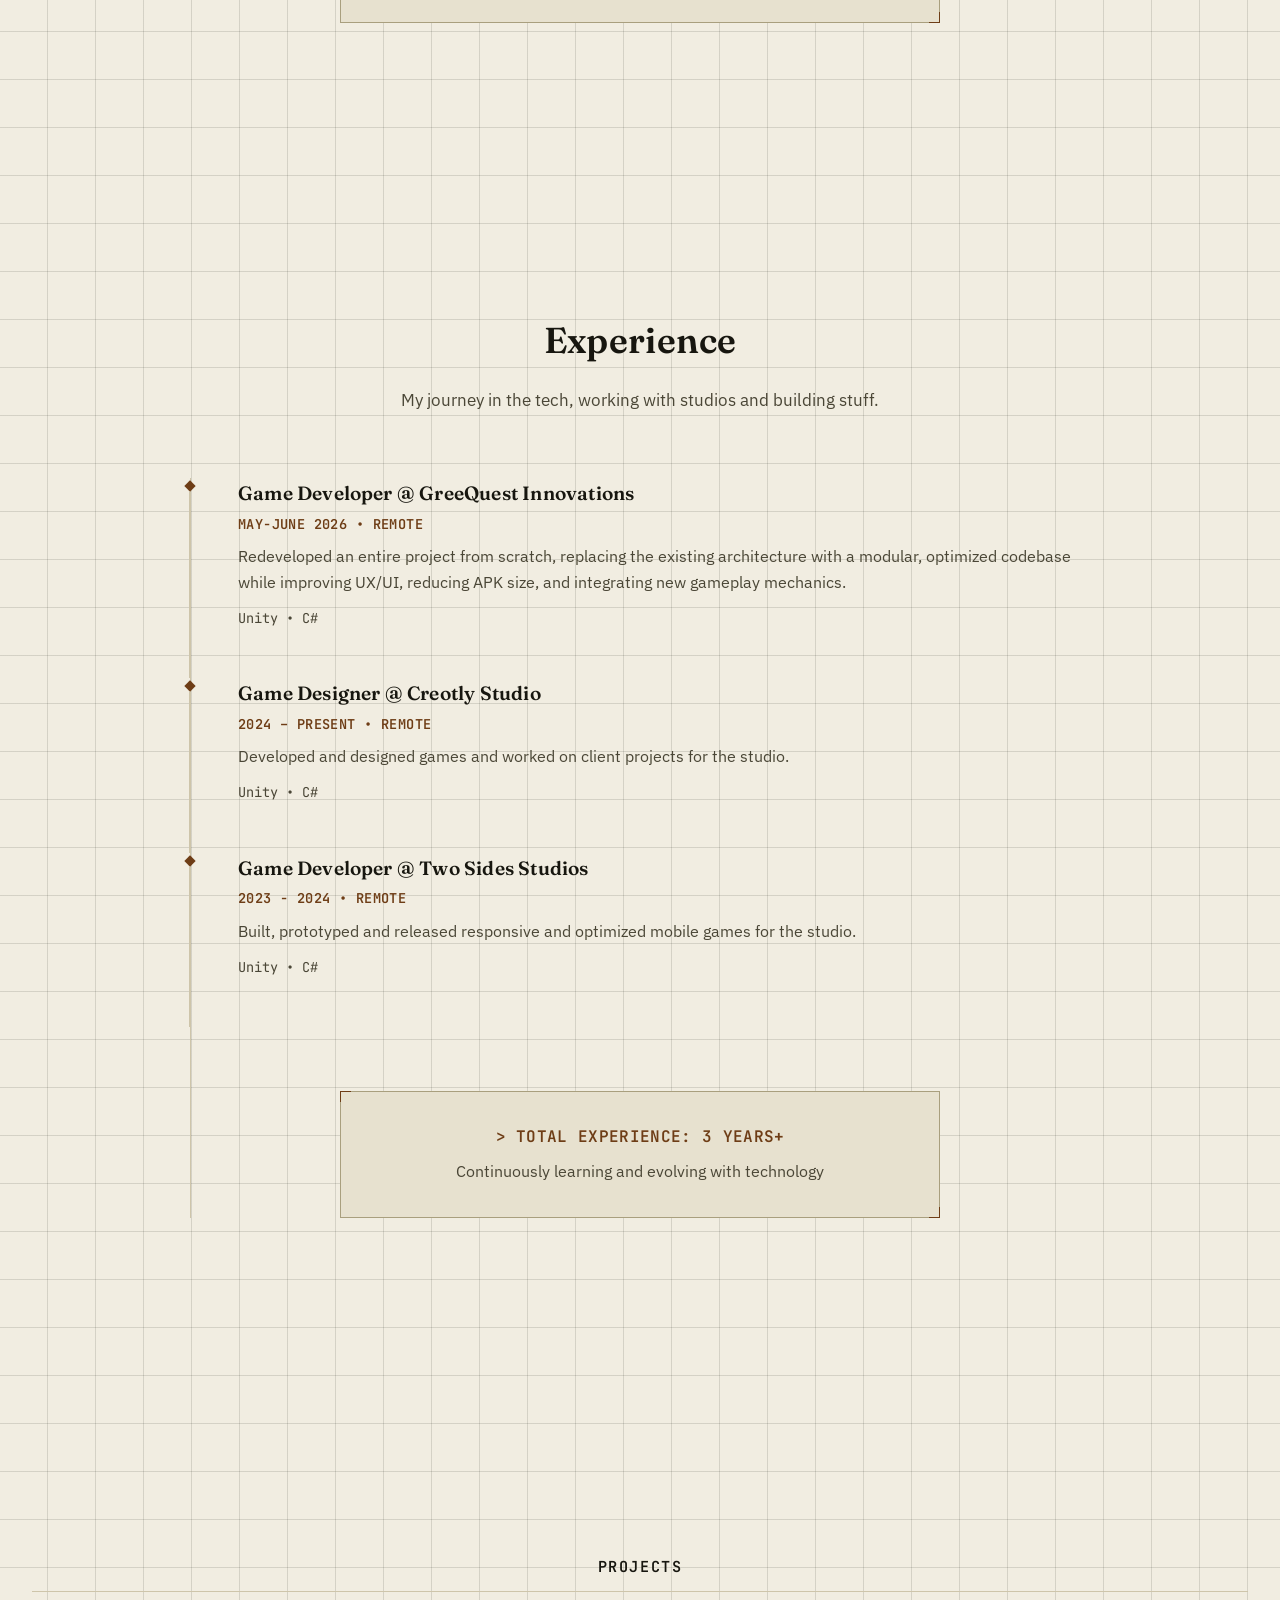
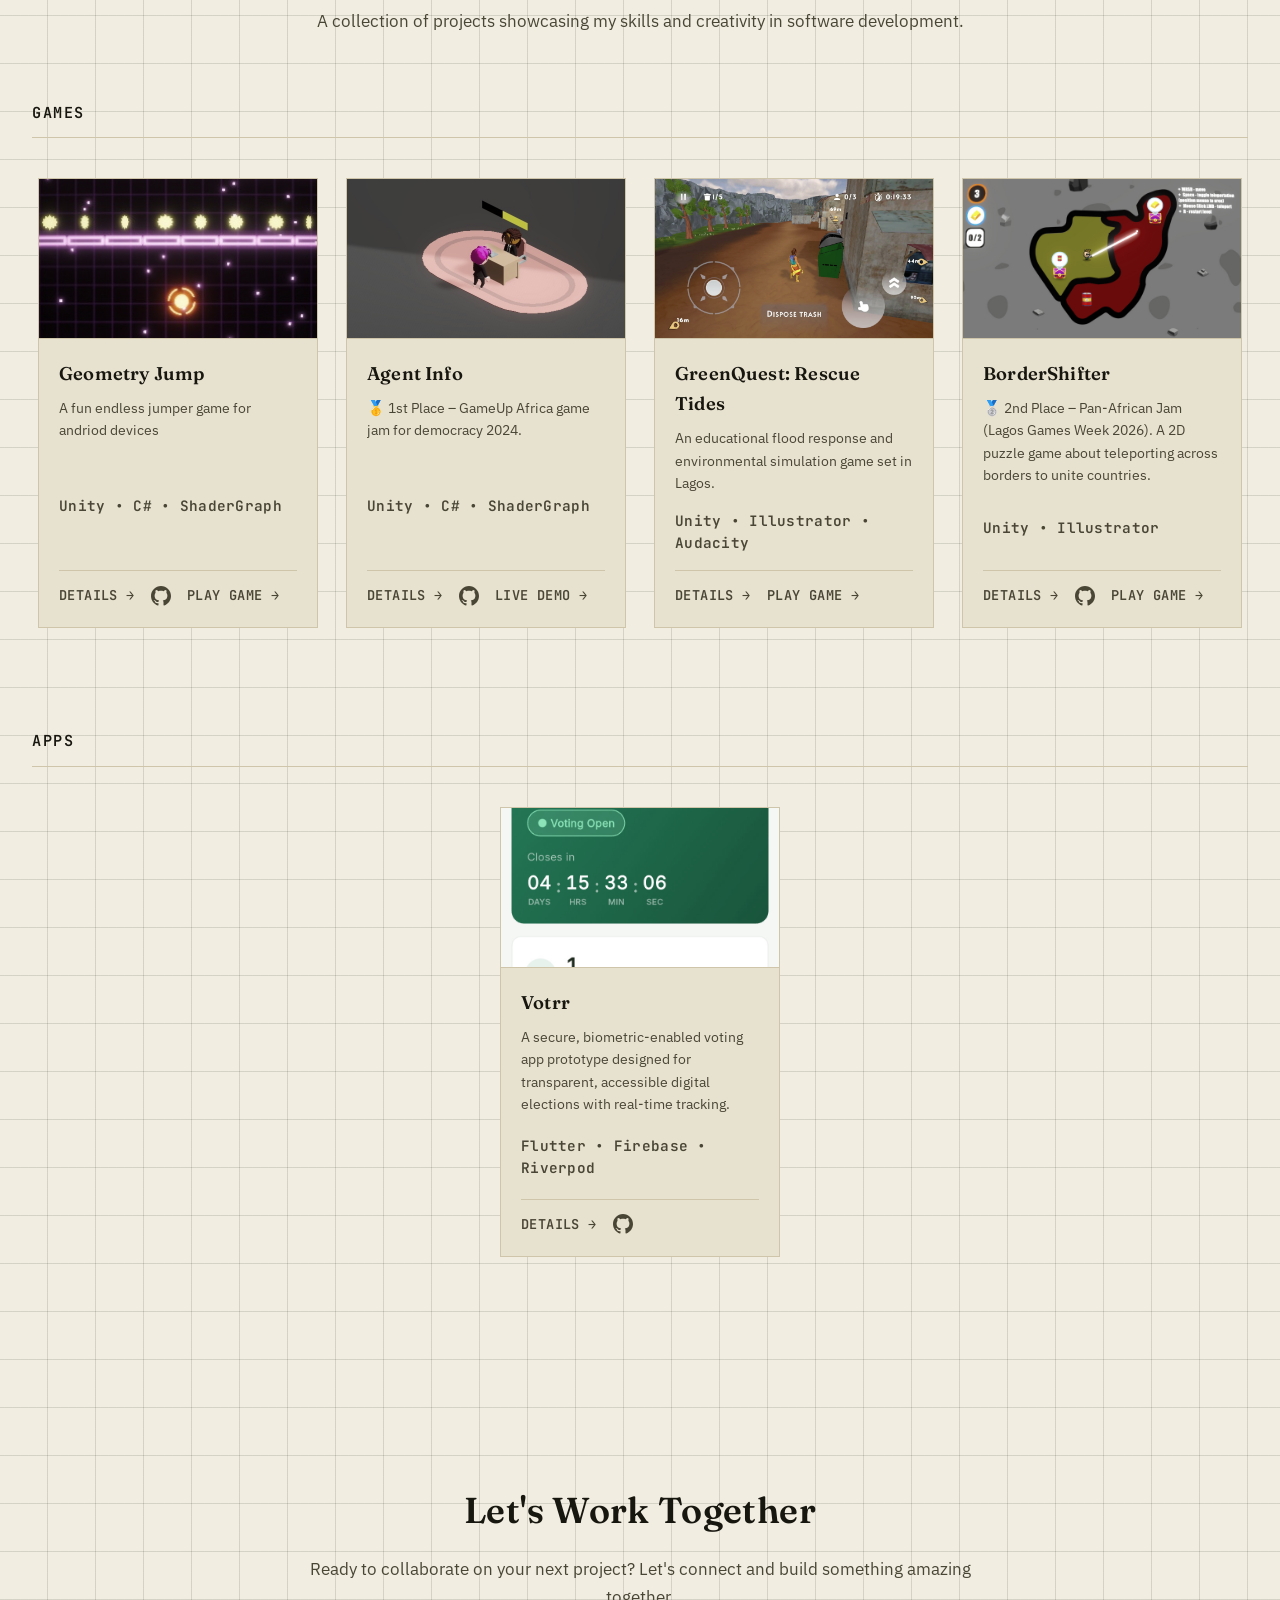
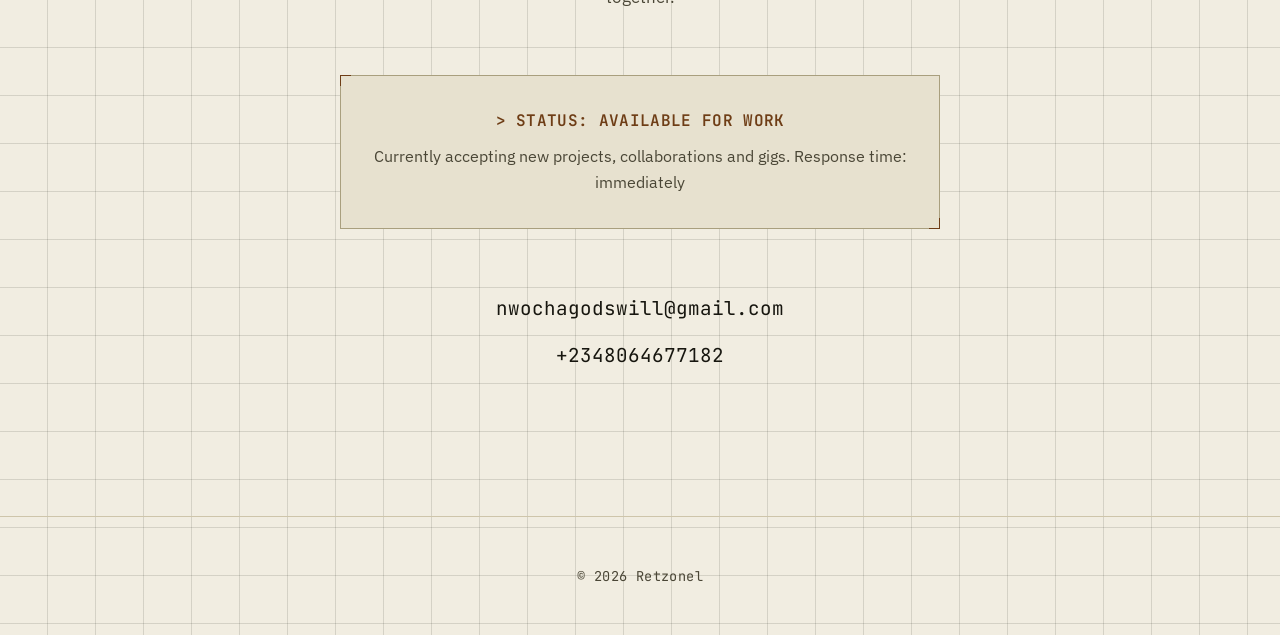
==== commit e186af38: "Add project pages for new games and update template - Created new project page for "Agent Info" deta" ====
--- a/index.html
+++ b/index.html
@@ -8,14 +8,17 @@
   <meta name="description"
     content="Godswill Nwocha (Retzonel) is a software engineer specialized in building digital technology (currently games and apps, but is a vivid and continuous learner open to more tech fields)" />
 
-  <link href="https://fonts.googleapis.com/css2?family=JetBrains+Mono:wght@400;500;600;700&display=swap"
+  <link rel="preconnect" href="https://fonts.googleapis.com">
+  <link rel="preconnect" href="https://fonts.gstatic.com" crossorigin>
+  <link
+    href="https://fonts.googleapis.com/css2?family=Fraunces:opsz,wght@9..144,500;9..144,600;9..144,700&family=IBM+Plex+Sans:wght@400;500;600&family=JetBrains+Mono:wght@400;500;600;700&display=swap"
     rel="stylesheet">
 
   <link rel="shortcut icon" href="favicon.ico" type="image/x-icon">
 
   <link rel="stylesheet" href="style.css">
 
-  <script src="script.js"></script>
+  <script src="script.js" defer></script>
 
 </head>
 
@@ -43,7 +46,10 @@
   <section id="hero">
     <div class="hero-content">
       <p class="retro-subtitle">&gt; CREATIVE SOFTWARE DEVELOPER</p>
-      <h1 class="retro-title">---</h1>
+      <h1 class="retro-title">
+        <span class="sr-only">Hello</span>
+        <span id="heroGreeting" aria-hidden="true"></span><span class="type-caret" aria-hidden="true"></span>
+      </h1>
       <p>
         I'm <strong>Godswill (Retzonel)</strong>, a software developer who turns ideas into immersive,
         user-focused experiences by blending solid technical skills with creative design ~ creating entertaining and
@@ -202,13 +208,14 @@
       <div class="project-card">
         <div class="project-image">
           <img src="assets/images/project-cards/geojump-pic.jpg" alt="Geometry Jump"
-            onerror="this.parentElement.style.background='linear-gradient(135deg, #667eea 0%, #764ba2 100%)'">
+            onerror="this.parentElement.style.background='var(--bg-card)'">
         </div>
         <div class="project-content">
           <h3>Geometry Jump</h3>
           <p>A fun endless jumper game for andriod devices</p>
           <p class="project-tech">Unity • C# • ShaderGraph</p>
           <div class="project-links">
+            <a href="dedicated-project-pages/geometry-jump.html" class="live-link" title="Project Details">Details →</a>
             <a href="https://github.com/retzonel/OUR2DGAME" target="_blank" title="View Code">
               <svg width="20" height="20" viewBox="0 0 24 24" fill="currentColor">
                 <path
@@ -225,7 +232,7 @@
       <div class="project-card">
         <div class="project-image">
           <img src="assets/images/project-cards/agent-pic.jpg" alt="Geometry Jump"
-            onerror="this.parentElement.style.background='linear-gradient(135deg, #667eea 0%, #764ba2 100%)'">
+            onerror="this.parentElement.style.background='var(--bg-card)'">
         </div>
         <div class="project-content">
           <h3>Agent Info</h3>
@@ -234,6 +241,7 @@
           </p>
           <p class="project-tech">Unity • C# • ShaderGraph</p>
           <div class="project-links">
+            <a href="dedicated-project-pages/agent-info.html" class="live-link" title="Project Details">Details →</a>
             <a href="https://github.com/Creotly-Studios/Disinformation-Agent-Info/tree/Dev-Retzonel" target="_blank"
               title="View Code">
               <svg width="20" height="20" viewBox="0 0 24 24" fill="currentColor">
@@ -252,7 +260,7 @@
       <div class="project-card">
         <div class="project-image">
           <img src="assets/images/project-cards/greenquest-pic.jpg" alt="GreeQuest:RQ"
-            onerror="this.parentElement.style.background='linear-gradient(135deg, #667eea 0%, #764ba2 100%)'">
+            onerror="this.parentElement.style.background='var(--bg-card)'">
         </div>
         <div class="project-content">
           <h3>GreenQuest: Rescue Tides</h3>
@@ -260,6 +268,7 @@
           </p>
           <p class="project-tech">Unity • Illustrator • Audacity</p>
           <div class="project-links">
+            <a href="dedicated-project-pages/greenquest-rescue-tide.html" class="live-link" title="Project Details">Details →</a>
             <a href="https://play.google.com/store/apps/details?id=com.GREENQUEST.GreenQuest_RescueTide&hl=en"
               target="_blank" class="live-link">Play Game
               →</a>
@@ -272,7 +281,7 @@
       <div class="project-card">
         <div class="project-image">
           <img src="assets/images/project-cards/border-shifter-pic.jpg" alt="BorderShifter"
-            onerror="this.parentElement.style.background='linear-gradient(135deg, #667eea 0%, #764ba2 100%)'">
+            onerror="this.parentElement.style.background='var(--bg-card)'">
         </div>
         <div class="project-content">
           <h3>BorderShifter</h3>
@@ -281,6 +290,7 @@
           </p>
           <p class="project-tech">Unity • Illustrator</p>
           <div class="project-links">
+            <a href="dedicated-project-pages/border-shifter.html" class="live-link" title="Project Details">Details →</a>
             <a href="https://github.com/retzonel/border-shifter-game" target="_blank" title="View Code">
               <svg width="20" height="20" viewBox="0 0 24 24" fill="currentColor">
                 <path
@@ -303,7 +313,7 @@
       <div class="project-card">
         <div class="project-image">
           <img src="assets/images/project-cards/votrr-pic.jpg" alt="Votrr"
-            onerror="this.parentElement.style.background='linear-gradient(135deg, #667eea 0%, #764ba2 100%)'">
+            onerror="this.parentElement.style.background='var(--bg-card)'">
         </div>
         <div class="project-content">
           <h3>Votrr</h3>
@@ -312,6 +322,7 @@
           </p>
           <p class="project-tech">Flutter • Firebase • Riverpod</p>
           <div class="project-links">
+            <a href="dedicated-project-pages/votrr.html" class="live-link" title="Project Details">Details →</a>
             <a href="https://github.com/retzonel/votrr_app" target="_blank" title="View Code">
               <svg width="20" height="20" viewBox="0 0 24 24" fill="currentColor">
                 <path
--- a/style.css
+++ b/style.css
@@ -4,37 +4,112 @@
   box-sizing: border-box;
 }
 
+/* ============================================
+   TOKENS — "The Workshop"
+   Charcoal + aged brass. Hairlines, not glow.
+   Sharp corners, not rounded ones.
+   ============================================ */
 :root {
-  --bg-dark: #0a0a0a;
-  --bg-card: #111111;
-  --text-primary: #ffffff;
-  --text-secondary: #888888;
-  --accent-green: #00ff88;
-  --accent-dim: #00cc6a;
-  --border: #222222;
-}
-
+  --bg-dark: #121310;
+  --bg-card: #181a16;
+  --text-primary: #ece7d9;
+  --text-secondary: #a9a698;
+  --accent-green: #c68a47;
+  --accent-dim: #8f5f2c;
+  --border: #33342c;
+  --border-strong: #4c4d41;
+
+  --font-display: "Fraunces", "Cormorant Garamond", serif;
+  --font-body: "IBM Plex Sans", "Inter", sans-serif;
+  --font-mono: "JetBrains Mono", monospace;
+}
+
+/* Light mode: darker secondary text + darker accent than a naive palette
+   swap would give you, specifically so body copy stays AA-readable on
+   the cream background instead of washing out. */
 body.light-mode {
-  --bg-dark: #ffffff;
-  --bg-card: #f5f5f9;
-  --text-primary: #0a0a0a;
-  --text-secondary: #666666;
-  --accent-green: #00cc6a;
-  --accent-dim: #00ff88;
-  --border: #e0e0e0;
+  --bg-dark: #f1ede1;
+  --bg-card: #e7e1cf;
+  --text-primary: #17160f;
+  --text-secondary: #4a4636;
+  --accent-green: #6e3d16;
+  --accent-dim: #522c0f;
+  --border: #cec5aa;
+  --border-strong: #a99f7e;
 }
 
 body {
-  transition: background-color 0.3s ease, color 0.3s ease;
+  transition: background-color 0.25s ease, color 0.25s ease;
 }
 
 body {
-  font-family: "JetBrains Mono", monospace;
+  font-family: var(--font-body);
   background: var(--bg-dark);
   color: var(--text-primary);
-  line-height: 1.6;
+  font-size: 16px;
+  line-height: 1.65;
   overflow-x: hidden;
-  font-weight: 600;
+  font-weight: 400;
+  background-image:
+    linear-gradient(rgba(51, 52, 44, 0.15) 1px, transparent 1px),
+    linear-gradient(90deg, rgba(51, 52, 44, 0.15) 1px, transparent 1px);
+  background-size: 48px 48px;
+  background-position: -1px -1px;
+}
+
+h1, h2, h3 {
+  font-family: var(--font-display);
+  font-weight: 600;
+  letter-spacing: 0.01em;
+}
+
+/* ============================================
+   SIGNATURE MOTIF — engraved corner marks
+   ============================================ */
+.skill-card,
+.project-card,
+.status-box {
+  position: relative;
+}
+
+.skill-card::before,
+.skill-card::after,
+.project-card::before,
+.project-card::after,
+.status-box::before,
+.status-box::after {
+  content: "";
+  position: absolute;
+  width: 10px;
+  height: 10px;
+  pointer-events: none;
+  transition: border-color 0.25s ease, width 0.25s ease, height 0.25s ease;
+}
+
+.skill-card::before,
+.project-card::before,
+.status-box::before {
+  top: -1px;
+  left: -1px;
+  border-top: 1px solid var(--accent-green);
+  border-left: 1px solid var(--accent-green);
+}
+
+.skill-card::after,
+.project-card::after,
+.status-box::after {
+  bottom: -1px;
+  right: -1px;
+  border-bottom: 1px solid var(--accent-green);
+  border-right: 1px solid var(--accent-green);
+}
+
+.skill-card:hover::before,
+.skill-card:hover::after,
+.project-card:hover::before,
+.project-card:hover::after {
+  width: 16px;
+  height: 16px;
 }
 
 /* Navigation */
@@ -42,39 +117,33 @@
   position: fixed;
   top: 0;
   width: 100%;
-  background: rgba(10, 10, 10, 0.5);
-  backdrop-filter: blur(30px) saturate(180%);
-  -webkit-backdrop-filter: blur(20px) saturate(150%);
+  background: var(--bg-dark);
   z-index: 1000;
-  border-bottom: 1px solid rgba(255, 255, 255, 0.15);
-  transition: background 0.3s ease;
-  box-shadow: 0 4px 30px rgba(0, 0, 0, 0.1);
-}
-
-body.light-mode nav {
-  background: rgba(255, 255, 255, 0.7);
-  border-bottom: 1px solid rgba(0, 0, 0, 0.08);
-  box-shadow: 0 4px 30px rgba(0, 0, 0, 0.05);
+  border-bottom: 1px solid var(--border);
+  transition: background 0.25s ease;
 }
 
 .nav-inner {
   max-width: 1400px;
   margin: 0 auto;
-  padding: 1.5rem 1.5rem;
+  padding: 1.35rem 1.5rem;
   display: flex;
   justify-content: space-between;
   align-items: center;
 }
 
 .nav-logo {
-  font-size: 1.2rem;
-  font-weight: 600;
-  color: var(--accent-green);
+  font-family: var(--font-mono);
+  font-size: 1rem;
+  font-weight: 600;
+  color: var(--text-primary);
+  letter-spacing: 0.04em;
+  text-transform: uppercase;
 }
 
 .nav-links {
   display: flex;
-  gap: 2rem;
+  gap: 2.25rem;
 }
 
 .nav-links button {
@@ -82,15 +151,35 @@
   border: none;
   color: var(--text-secondary);
   cursor: pointer;
-  font-size: 0.95rem;
+  font-size: 0.9rem;
   font-weight: 500;
-  transition: color 0.3s;
-  font-family: inherit;
+  font-family: var(--font-mono);
+  letter-spacing: 0.05em;
+  text-transform: uppercase;
+  transition: color 0.25s;
+  position: relative;
+  padding-bottom: 2px;
+}
+
+.nav-links button::after {
+  content: "";
+  position: absolute;
+  left: 0;
+  bottom: -3px;
+  width: 0;
+  height: 1px;
+  background: var(--accent-green);
+  transition: width 0.25s ease;
 }
 
 .nav-links button:hover,
 .nav-links button.active {
   color: var(--text-primary);
+}
+
+.nav-links button.active::after,
+.nav-links button:hover::after {
+  width: 100%;
 }
 
 .menu-toggle {
@@ -98,20 +187,20 @@
   background: none;
   border: none;
   color: var(--text-primary);
-  font-size: 1.5rem;
+  font-size: 1.4rem;
   cursor: pointer;
   padding: 0.5rem;
 }
 
 .theme-toggle {
   background: none;
-  border: 2px solid var(--border);
-  color: var(--text-primary);
-  font-size: 0.85rem;
+  border: 1px solid var(--border);
+  color: var(--text-primary);
+  font-size: 0.8rem;
   cursor: pointer;
-  padding: 0.35rem 0.55rem;
-  border-radius: 8px;
-  transition: all 0.3s;
+  padding: 0.35rem 0.6rem;
+  border-radius: 0;
+  transition: all 0.25s;
   margin-right: 0.5rem;
   display: flex;
   align-items: center;
@@ -140,28 +229,63 @@
 
 .retro-subtitle {
   color: var(--accent-green);
-  font-size: 0.5rem;
-  font-weight: 600;
-  letter-spacing: 2px;
+  font-family: var(--font-mono);
+  font-size: 0.8rem;
+  font-weight: 600;
+  letter-spacing: 0.14em;
+  text-transform: uppercase;
   margin-bottom: 1.5rem;
-  animation: fadeIn 0.8s ease-out;
+  animation: fadeIn 0.6s ease-out;
 }
 
 .retro-title {
-  font-size: clamp(2rem, 7vw, 4rem);
-  font-weight: 700;
+  font-family: var(--font-display);
+  font-size: clamp(2.25rem, 7vw, 4.25rem);
+  font-weight: 600;
   margin-bottom: 1rem;
-  line-height: 1.2;
-  animation: fadeIn 0.8s ease-out 0.2s backwards;
-}
-
-.hero-content>p {
-  font-size: 1.15rem;
-  color: var(--text-secondary);
-  max-width: 700px;
+  line-height: 1.15;
+  min-height: 1.15em;
+  animation: fadeIn 0.6s ease-out 0.15s backwards;
+}
+
+.type-caret {
+  display: inline-block;
+  width: 3px;
+  margin-left: 2px;
+  background: var(--accent-green);
+  animation: caretBlink 0.9s step-end infinite;
+  vertical-align: -0.1em;
+  height: 0.85em;
+}
+
+.sr-only {
+  position: absolute;
+  width: 1px;
+  height: 1px;
+  padding: 0;
+  margin: -1px;
+  overflow: hidden;
+  clip: rect(0, 0, 0, 0);
+  white-space: nowrap;
+  border: 0;
+}
+
+@keyframes caretBlink {
+  0%, 49% {
+    opacity: 1;
+  }
+  50%, 100% {
+    opacity: 0;
+  }
+}
+
+.hero-content > p {
+  font-size: 1.05rem;
+  color: var(--text-secondary);
+  max-width: 680px;
   margin: 2rem auto;
-  line-height: 1.8;
-  animation: fadeIn 0.8s ease-out 0.4s backwards;
+  line-height: 1.85;
+  animation: fadeIn 0.6s ease-out 0.3s backwards;
 }
 
 .hero-content strong {
@@ -171,71 +295,74 @@
 
 .hero-buttons {
   display: flex;
-  gap: 1.5rem;
+  gap: 1rem;
   justify-content: center;
   margin: 3rem 0;
-  animation: fadeIn 0.8s ease-out 0.6s backwards;
+  animation: fadeIn 0.6s ease-out 0.45s backwards;
   flex-wrap: wrap;
 }
 
 .btn {
-  padding: 1rem 2rem;
-  border-radius: 8px;
+  padding: 0.9rem 1.85rem;
+  border-radius: 0;
+  border: 1px solid var(--border-strong);
   text-decoration: none;
   font-weight: 600;
-  font-size: 0.95rem;
-  transition: all 0.3s;
+  font-size: 0.8rem;
+  font-family: var(--font-mono);
+  letter-spacing: 0.08em;
+  text-transform: uppercase;
+  transition: all 0.25s;
   display: inline-block;
 }
 
 .btn-primary {
   background: var(--accent-green);
+  border-color: var(--accent-green);
   color: var(--bg-dark);
 }
 
 .btn-primary:hover {
-  background: var(--accent-dim);
-  transform: translateY(-2px);
-  box-shadow: 0 10px 25px rgba(0, 255, 136, 0.2);
+  background: transparent;
+  color: var(--accent-green);
 }
 
 .btn-outline {
-  border: 2px solid var(--border);
-  color: var(--text-primary);
+  border: 1px solid var(--border-strong);
+  color: var(--text-primary);
+  background: transparent;
 }
 
 .btn-outline:hover {
   border-color: var(--accent-green);
   color: var(--accent-green);
-  transform: translateY(-2px);
 }
 
 .social-links {
   display: flex;
   justify-content: center;
-  gap: 2rem;
+  gap: 1rem;
   font-size: 1.5rem;
-  animation: fadeIn 0.8s ease-out 0.8s backwards;
+  animation: fadeIn 0.6s ease-out 0.6s backwards;
   flex-wrap: wrap;
 }
 
 .social-links a {
   color: var(--text-secondary);
   text-decoration: none;
-  transition: all 0.3s;
+  transition: all 0.25s;
   display: flex;
   align-items: center;
   justify-content: center;
-  width: 45px;
-  height: 45px;
-  border-radius: 50%;
-  border: 2px solid var(--border);
+  width: 42px;
+  height: 42px;
+  border-radius: 0;
+  border: 1px solid var(--border);
 }
 
 .social-links a:hover {
   color: var(--accent-green);
   border-color: var(--accent-green);
-  transform: translateY(-3px);
 }
 
 /* Section Styling */
@@ -247,17 +374,19 @@
 }
 
 .section-title {
-  font-size: 2.5rem;
-  font-weight: 700;
+  font-family: var(--font-display);
+  font-size: 2.25rem;
+  font-weight: 600;
   margin-bottom: 1rem;
   text-align: center;
   padding-top: 2rem;
+  position: relative;
 }
 
 .section-subtitle {
   text-align: center;
   color: var(--text-secondary);
-  font-size: 1.15rem;
+  font-size: 1.05rem;
   margin-bottom: 4rem;
   max-width: 700px;
   margin-left: auto;
@@ -268,40 +397,49 @@
 .skills-grid {
   display: grid;
   grid-template-columns: repeat(auto-fit, minmax(250px, 1fr));
-  gap: 2rem;
+  gap: 1.5rem;
   margin: 4rem 0;
 }
 
 .skill-card {
   background: var(--bg-card);
   padding: 2rem;
-  border-radius: 12px;
+  border-radius: 0;
   border: 1px solid var(--border);
-  transition: all 0.3s;
+  transition: border-color 0.25s;
 }
 
 .skill-card:hover {
-  border-color: var(--accent-green);
-  transform: translateY(-5px);
+  border-color: var(--border-strong);
 }
 
 .skill-card strong {
-  color: var(--accent-green);
-  font-size: 1.1rem;
+  color: var(--text-primary);
+  font-family: var(--font-mono);
+  font-size: 0.95rem;
+  letter-spacing: 0.03em;
+  text-transform: uppercase;
   display: block;
-  margin-bottom: 0.5rem;
+  margin-bottom: 0.75rem;
 }
 
 .skill-card p {
   color: var(--text-secondary);
-  font-size: 0.95rem;
+  font-size: 1rem;
+}
+
+.skill-card i p {
+  color: var(--accent-green);
+  font-style: normal;
+  font-family: var(--font-mono);
+  font-size: 0.88rem;
 }
 
 /* Status Box */
 .status-box {
   background: var(--bg-card);
-  border: 1px solid var(--accent-green);
-  border-radius: 12px;
+  border: 1px solid var(--border-strong);
+  border-radius: 0;
   padding: 2rem;
   margin: 4rem auto;
   max-width: 600px;
@@ -310,8 +448,10 @@
 
 .status-box .status-text {
   color: var(--accent-green);
-  font-weight: 600;
-  font-size: 1.1rem;
+  font-family: var(--font-mono);
+  font-weight: 600;
+  font-size: 1rem;
+  letter-spacing: 0.02em;
 }
 
 /* Timeline */
@@ -328,9 +468,8 @@
   left: 0;
   top: 0;
   bottom: 0;
-  width: 2px;
+  width: 1px;
   background: var(--border);
-  display: none;
 }
 
 .timeline-entry {
@@ -342,22 +481,22 @@
 .timeline-entry::before {
   content: "";
   position: absolute;
-  left: -6px;
-  top: 0;
-  width: 12px;
-  height: 12px;
-  border-radius: 50%;
+  left: -4px;
+  top: 4px;
+  width: 8px;
+  height: 8px;
+  border-radius: 0;
   background: var(--accent-green);
-  border: 3px solid var(--bg-dark);
+  transform: rotate(45deg);
 }
 
 .timeline-entry::after {
   content: "";
   position: absolute;
-  left: -2px;
+  left: -1px;
   top: 14px;
   bottom: 0;
-  width: 2px;
+  width: 1px;
   background: var(--border);
 }
 
@@ -365,20 +504,52 @@
   display: none;
 }
 
+.timeline-entry h3 {
+  font-family: var(--font-display);
+  font-size: 1.2rem;
+  font-weight: 600;
+}
+
+.timeline-entry .date {
+  font-family: var(--font-mono);
+  font-size: 0.85rem;
+  color: var(--accent-green);
+  letter-spacing: 0.03em;
+  text-transform: uppercase;
+  font-weight: 600;
+}
+
 .timeline-entry p {
-  font-style: italic;
-}
-
-.timeline-entry h3{
-  font-weight: bolder;
+  font-style: normal;
+  color: var(--text-secondary);
+  font-size: 0.98rem;
+  margin: 0.5rem 0;
+}
+
+.timeline-entry small {
+  font-family: var(--font-mono);
+  color: var(--text-secondary);
+  font-size: 0.85rem;
 }
 
 /* Projects Grid */
+#projects h2 {
+  font-family: var(--font-mono);
+  font-size: 0.95rem;
+  font-weight: 600;
+  letter-spacing: 0.1em;
+  text-transform: uppercase;
+  color: var(--text-primary);
+  border-bottom: 1px solid var(--border);
+  padding-bottom: 0.75rem;
+  margin-top: 3rem;
+}
+
 .projects-grid {
   display: grid;
   grid-template-columns: repeat(auto-fit, minmax(280px, 280px));
-  gap: 2rem;
-  margin-top: 3rem;
+  gap: 1.75rem;
+  margin-top: 2.5rem;
   justify-content: center;
   align-items: center;
   justify-items: center;
@@ -387,19 +558,18 @@
 
 .project-card {
   background: var(--bg-card);
-  border-radius: 12px;
+  border-radius: 0;
   overflow: hidden;
   border: 1px solid var(--border);
-  transition: all 0.3s;
+  transition: border-color 0.25s;
   width: 280px;
-  height: 400px;
+  height: 450px;
   display: flex;
   flex-direction: column;
 }
 
 .project-card:hover {
-  border-color: var(--accent-green);
-  transform: translateY(-5px);
+  border-color: var(--border-strong);
 }
 
 .project-image {
@@ -408,12 +578,19 @@
   position: relative;
   overflow: hidden;
   flex-shrink: 0;
+  border-bottom: 1px solid var(--border);
 }
 
 .project-image img {
   width: 100%;
   height: 100%;
   object-fit: cover;
+  filter: grayscale(35%);
+  transition: filter 0.25s ease;
+}
+
+.project-card:hover .project-image img {
+  filter: grayscale(0%);
 }
 
 .project-content {
@@ -424,21 +601,25 @@
 }
 
 .project-content h3 {
-  font-size: 1.1rem;
+  font-family: var(--font-display);
+  font-size: 1.15rem;
   margin-bottom: 0.5rem;
 }
 
 .project-content p {
   color: var(--text-secondary);
   margin-bottom: 0.75rem;
+  font-size: 0.9rem;
+  line-height: 1.55;
+  flex-grow: 1;
+}
+
+.project-tech {
+  color: var(--accent-green);
+  font-family: var(--font-mono);
   font-size: 0.8rem;
-  line-height: 1.4;
-  flex-grow: 1;
-}
-
-.project-tech {
-  color: var(--accent-green);
-  font-size: 0.75rem;
+  font-weight: 600;
+  letter-spacing: 0.02em;
   margin-bottom: 0.75rem;
 }
 
@@ -446,25 +627,30 @@
   display: flex;
   gap: 1rem;
   align-items: center;
+  border-top: 1px solid var(--border);
+  padding-top: 0.85rem;
 }
 
 .project-links a {
-  color: var(--accent-green);
+  color: var(--text-secondary);
   text-decoration: none;
-  font-size: 1.2rem;
-  transition: all 0.3s;
+  font-size: 1.1rem;
+  transition: color 0.25s;
   display: flex;
   align-items: center;
   gap: 0.25rem;
 }
 
 .project-links a:hover {
-  color: var(--accent-dim);
-  transform: scale(1.1);
+  color: var(--accent-green);
 }
 
 .project-links a.live-link {
-  font-size: 0.8rem;
+  font-family: var(--font-mono);
+  font-size: 0.85rem;
+  font-weight: 600;
+  letter-spacing: 0.03em;
+  text-transform: uppercase;
 }
 
 /* Contact Section */
@@ -477,16 +663,17 @@
 }
 
 .contact-info a {
-  color: var(--accent-green);
+  color: var(--text-primary);
+  font-family: var(--font-mono);
   text-decoration: none;
-  font-size: 1.3rem;
+  font-size: 1.2rem;
   display: block;
   margin: 1rem 0;
-  transition: color 0.3s;
+  transition: color 0.25s;
 }
 
 .contact-info a:hover {
-  color: var(--accent-dim);
+  color: var(--accent-green);
 }
 
 /* Footer */
@@ -495,19 +682,29 @@
   padding: 3rem 2rem;
   border-top: 1px solid var(--border);
   color: var(--text-secondary);
-  font-size: 0.9rem;
+  font-family: var(--font-mono);
+  font-size: 0.85rem;
+  letter-spacing: 0.03em;
 }
 
 /* Animations */
 @keyframes fadeIn {
   from {
     opacity: 0;
-    transform: translateY(20px);
+    transform: translateY(14px);
   }
 
   to {
     opacity: 1;
     transform: translateY(0);
+  }
+}
+
+@media (prefers-reduced-motion: reduce) {
+  * {
+    animation-duration: 0.01ms !important;
+    animation-iteration-count: 1 !important;
+    transition-duration: 0.01ms !important;
   }
 }
 
@@ -527,23 +724,18 @@
 
   .nav-links {
     position: fixed;
-    top: 60px;
+    top: 58px;
     left: 0;
     right: 0;
-    background: rgba(10, 10, 10, 0.98);
-    backdrop-filter: blur(10px);
+    background: var(--bg-dark);
     flex-direction: column;
     padding: 2rem;
     gap: 1.5rem;
     border-bottom: 1px solid var(--border);
     transform: translateY(-100%);
     opacity: 0;
-    transition: all 0.3s;
+    transition: all 0.25s;
     pointer-events: none;
-  }
-
-  body.light-mode .nav-links {
-    background: rgba(255, 255, 255, 0.98);
   }
 
   .nav-links.active {
@@ -553,7 +745,7 @@
   }
 
   .nav-links button {
-    font-size: 1.1rem;
+    font-size: 0.9rem;
     text-align: left;
     width: 100%;
     padding: 0.5rem 0;
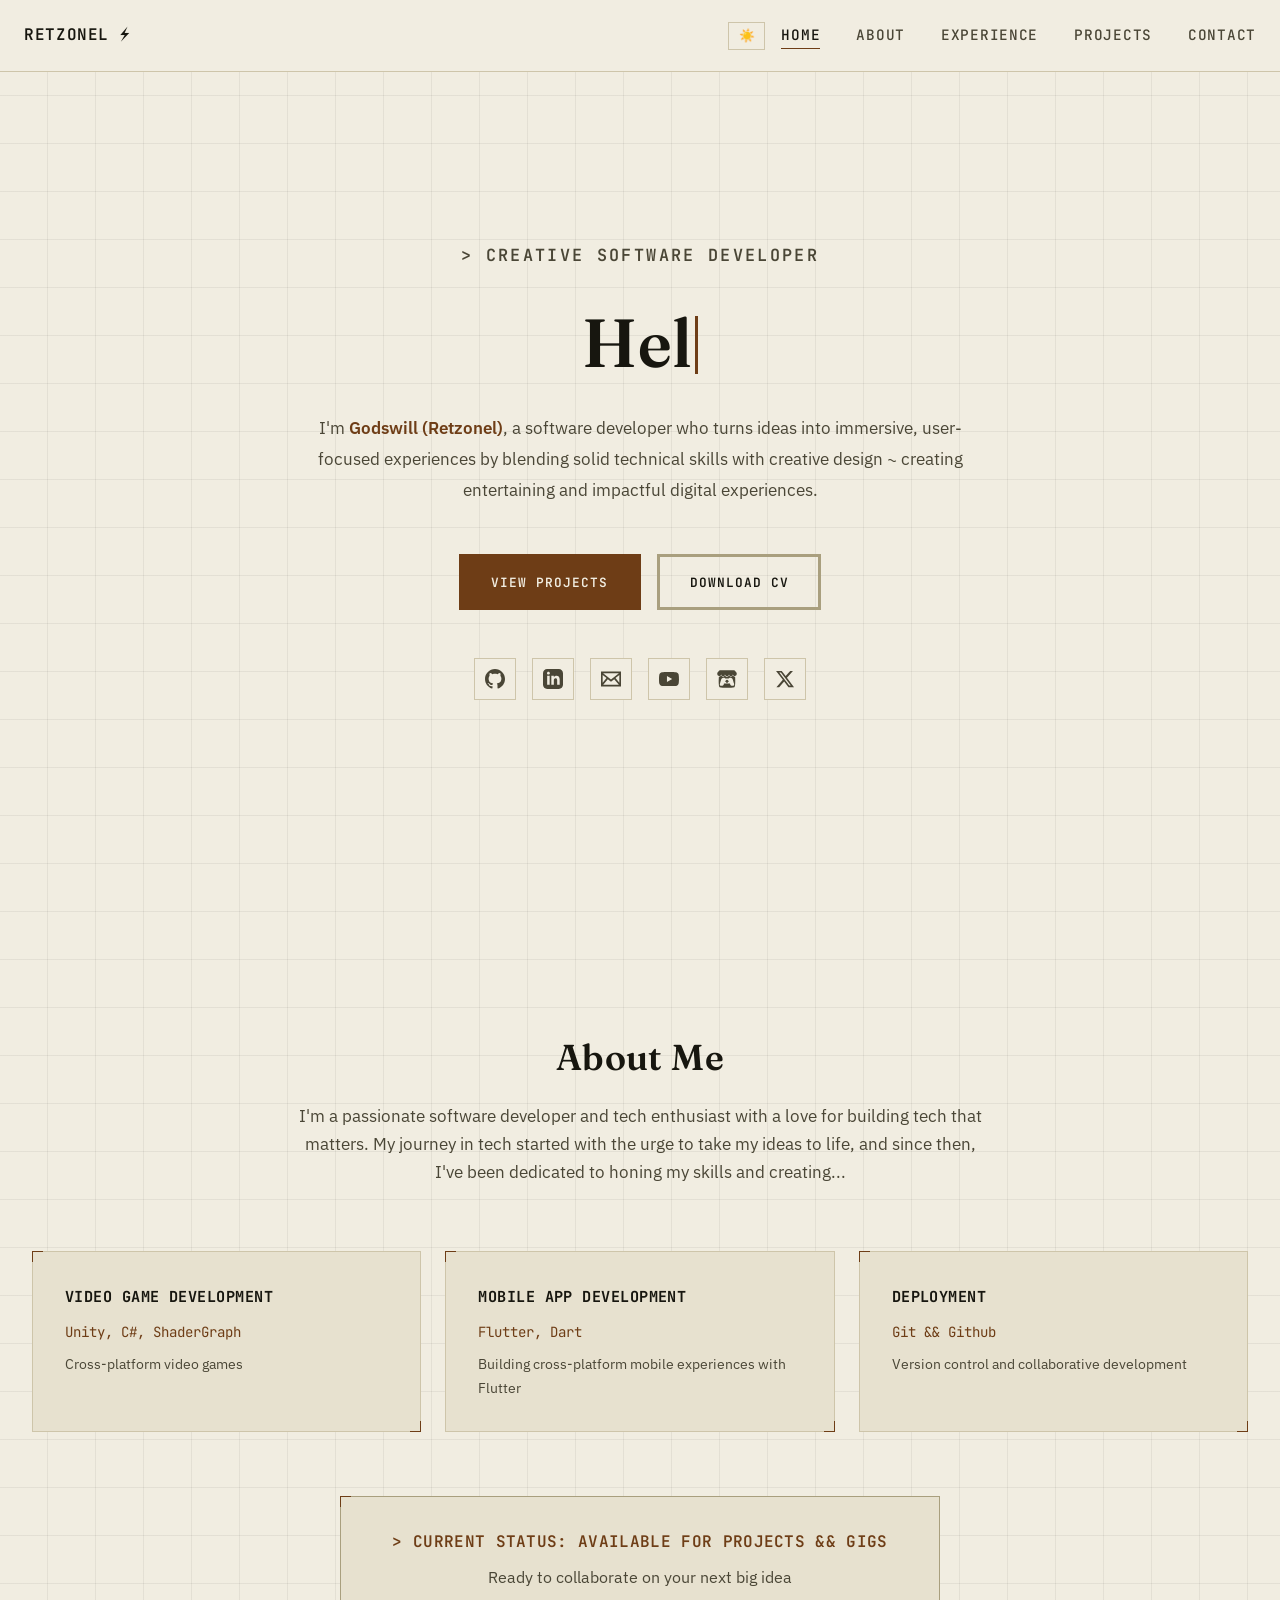
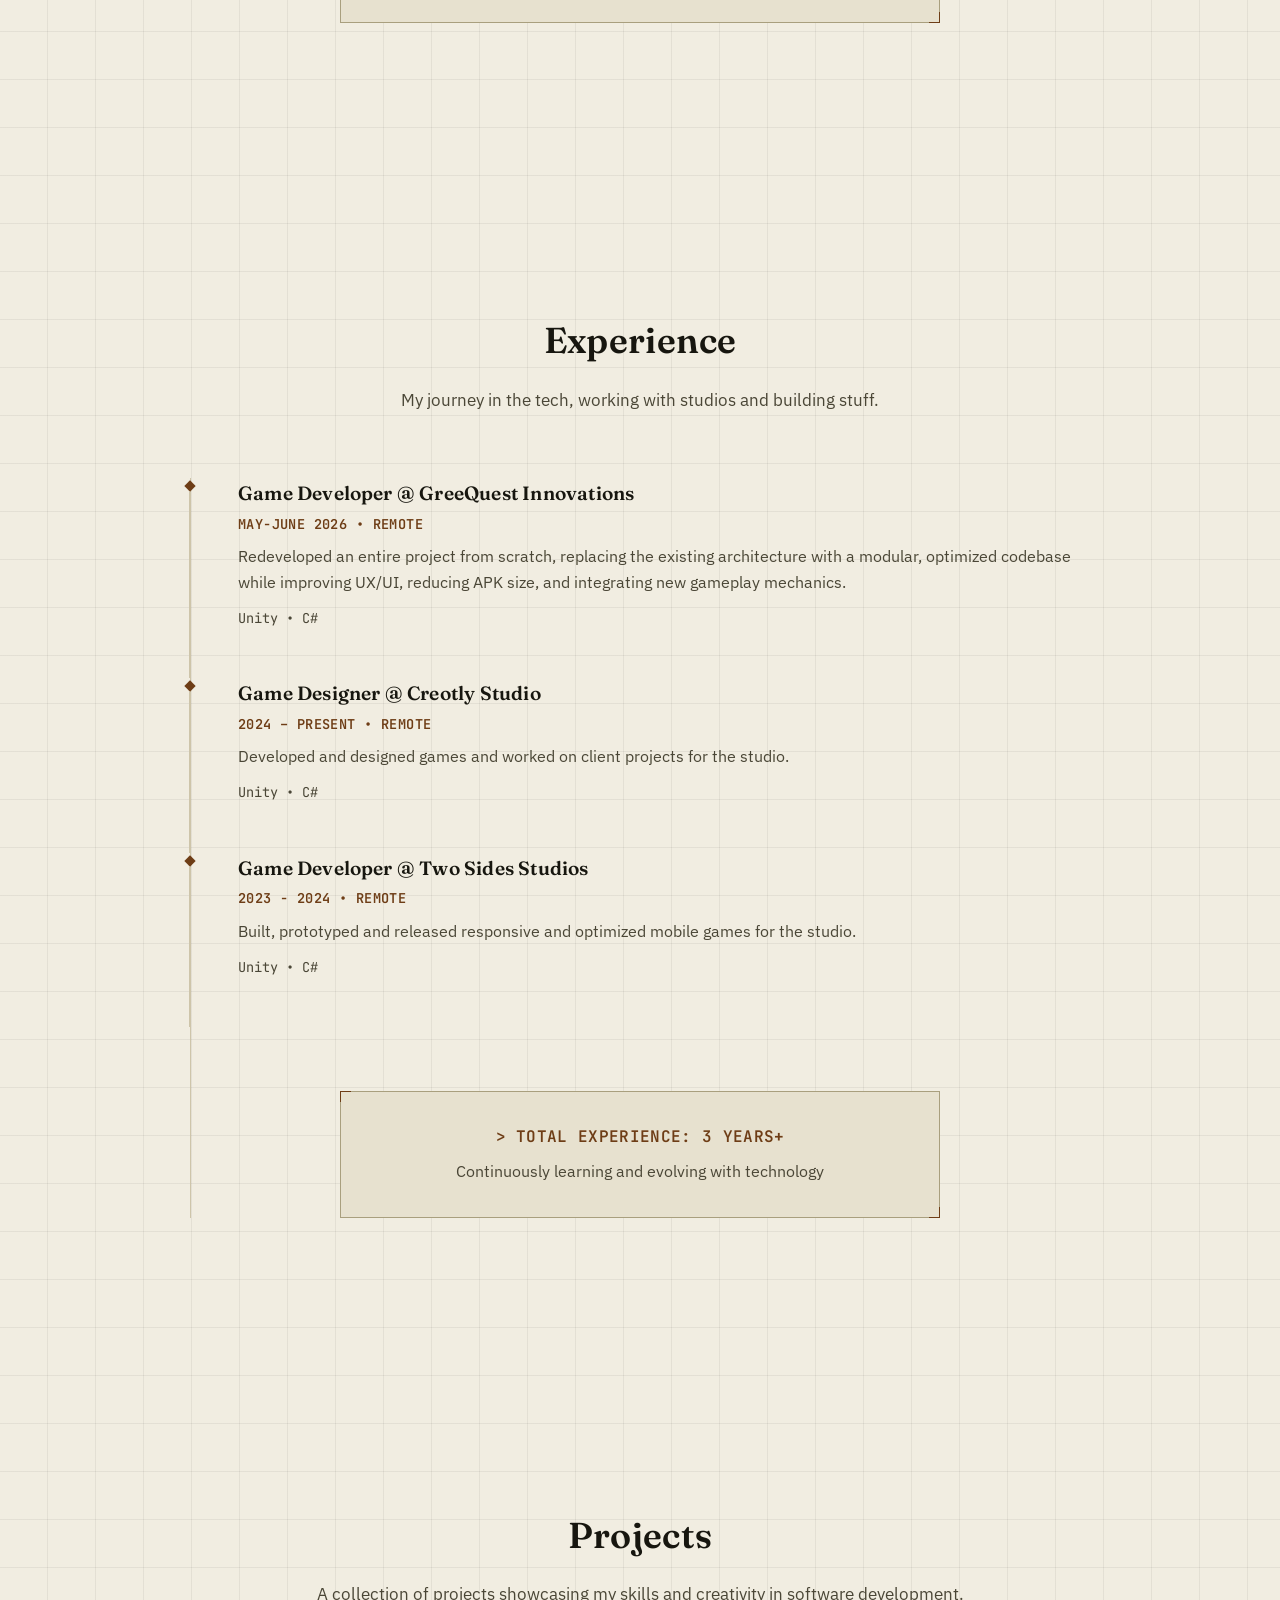
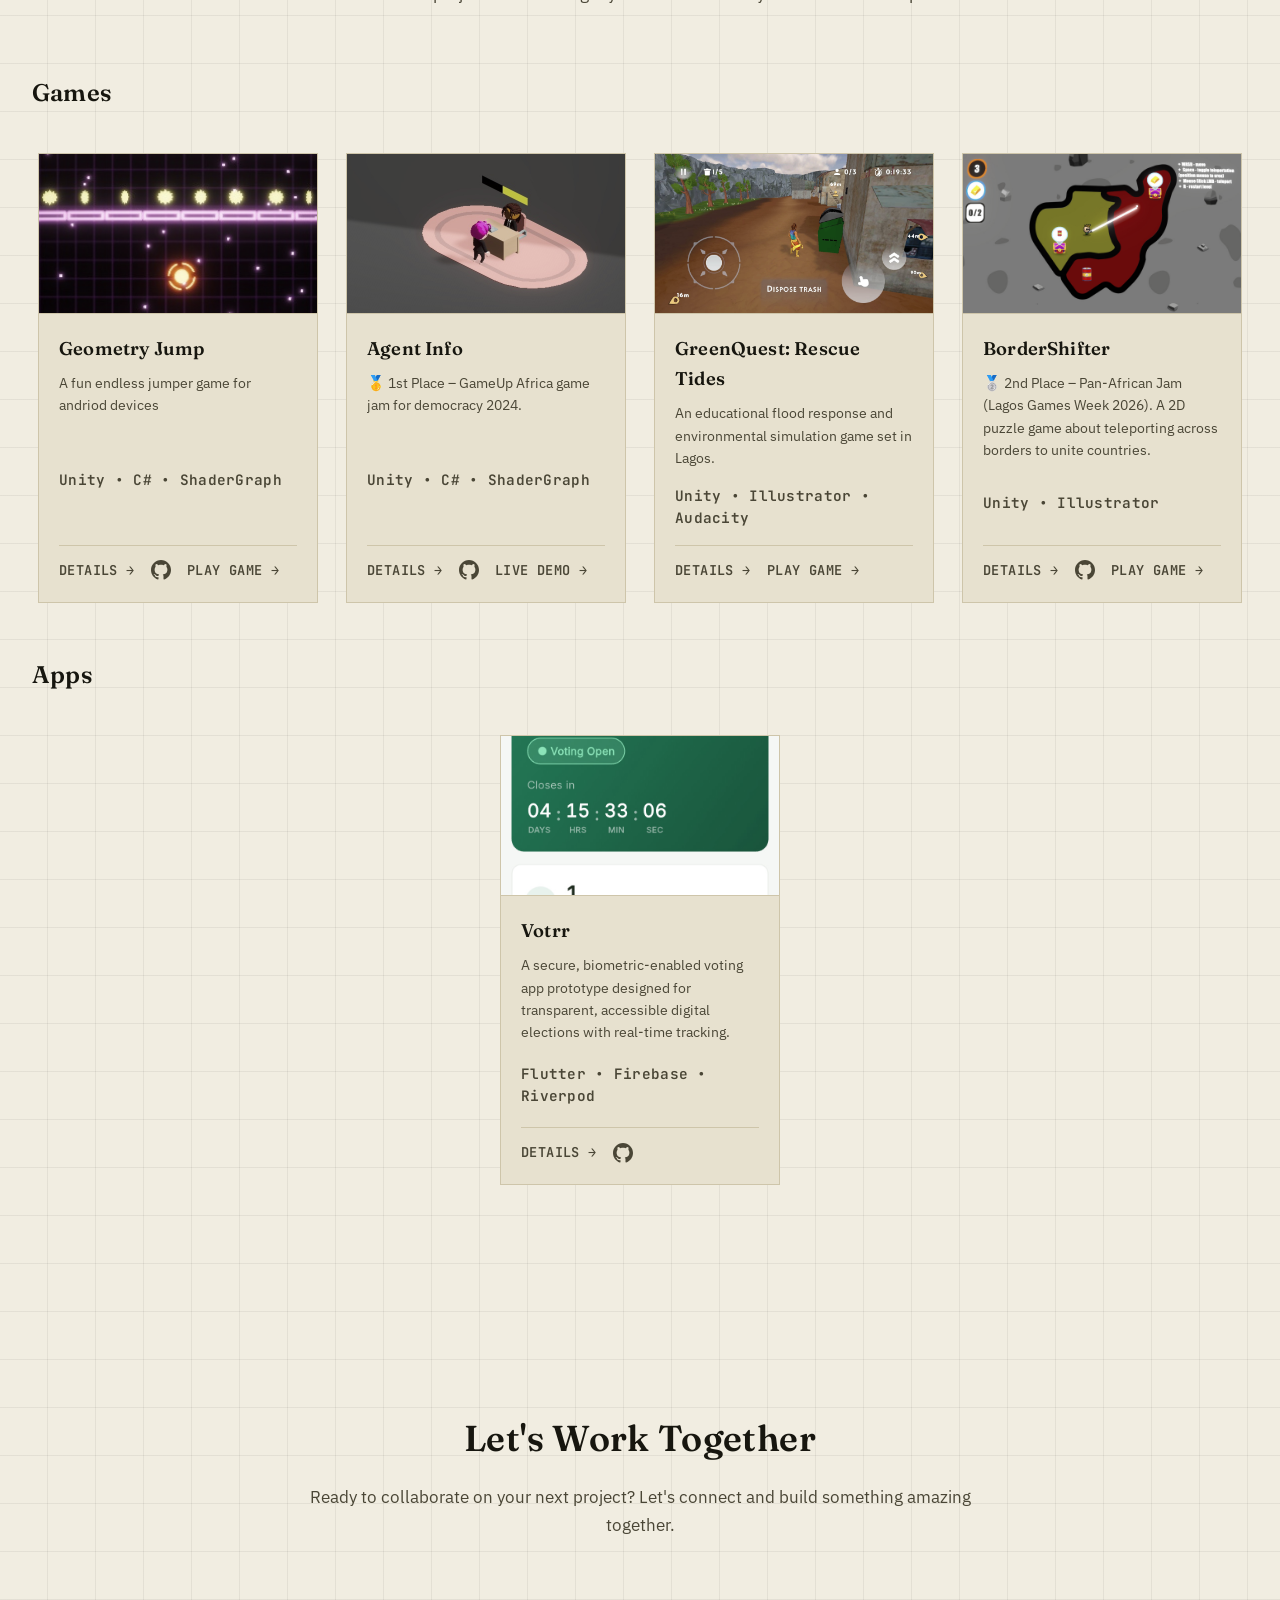
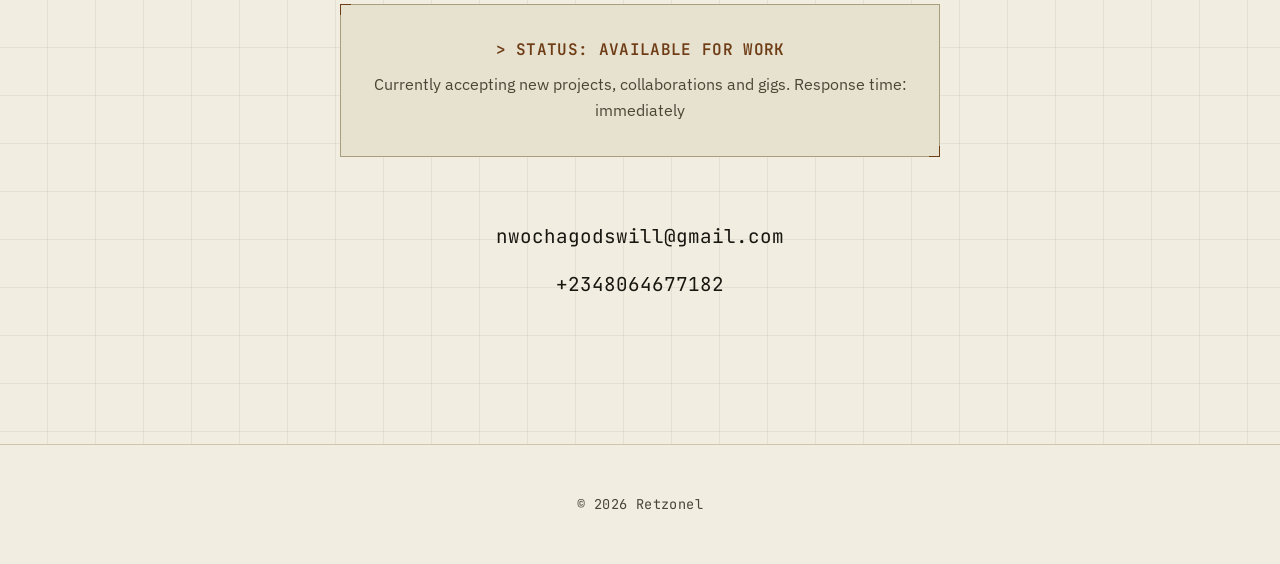
==== commit 2f080ca4: "Update skill descriptions for clarity and remove redundant section" ====
--- a/index.html
+++ b/index.html
@@ -116,14 +116,14 @@
 
     <div class="skills-grid">
       <div class="skill-card">
-        <strong>Game Development</strong>
+        <strong>Video Game Development</strong>
         <i>
           <p>Unity, C#, ShaderGraph</p>
         </i>
         <p style="margin-top: 0.5rem; font-size: 0.9rem;">Cross-platform video games</p>
       </div>
       <div class="skill-card">
-        <strong>Mobile Development</strong>
+        <strong>Mobile App Development</strong>
         <i>
           <p>Flutter, Dart</p>
         </i>
@@ -136,15 +136,6 @@
         </i>
         <p style="margin-top: 0.5rem; font-size: 0.9rem;">
           Version control and collaborative development
-        </p>
-      </div>
-      <div class="skill-card">
-        <strong>Frontend Development</strong>
-        <i>
-          <p>HTML, CSS, JS</p>
-        </i>
-        <p style="margin-top: 0.5rem; font-size: 0.9rem;">
-          Building responsive and interactive web interfaces
         </p>
       </div>
     </div>
--- a/style.css
+++ b/style.css
@@ -51,8 +51,8 @@
   overflow-x: hidden;
   font-weight: 400;
   background-image:
-    linear-gradient(rgba(51, 52, 44, 0.15) 1px, transparent 1px),
-    linear-gradient(90deg, rgba(51, 52, 44, 0.15) 1px, transparent 1px);
+    linear-gradient(#33342c12 1px, transparent 1px),
+    linear-gradient(90deg, #33342c12 1px, transparent 1px);
   background-size: 48px 48px;
   background-position: -1px -1px;
 }
@@ -305,7 +305,7 @@
 .btn {
   padding: 0.9rem 1.85rem;
   border-radius: 0;
-  border: 1px solid var(--border-strong);
+  border: 3px solid var(--border-strong);
   text-decoration: none;
   font-weight: 600;
   font-size: 0.8rem;
@@ -314,6 +314,8 @@
   text-transform: uppercase;
   transition: all 0.25s;
   display: inline-block;
+      background: var(--bg-dark);
+
 }
 
 .btn-primary {
@@ -328,7 +330,7 @@
 }
 
 .btn-outline {
-  border: 1px solid var(--border-strong);
+  border: 3px solid var(--border-strong);
   color: var(--text-primary);
   background: transparent;
 }
@@ -348,6 +350,7 @@
 }
 
 .social-links a {
+  background: var(--bg-dark);
   color: var(--text-secondary);
   text-decoration: none;
   transition: all 0.25s;
@@ -357,7 +360,7 @@
   width: 42px;
   height: 42px;
   border-radius: 0;
-  border: 1px solid var(--border);
+  border: 1.75px solid var(--border);
 }
 
 .social-links a:hover {
@@ -533,7 +536,7 @@
 }
 
 /* Projects Grid */
-#projects h2 {
+/* #projects h2 {
   font-family: var(--font-mono);
   font-size: 0.95rem;
   font-weight: 600;
@@ -543,7 +546,7 @@
   border-bottom: 1px solid var(--border);
   padding-bottom: 0.75rem;
   margin-top: 3rem;
-}
+} */
 
 .projects-grid {
   display: grid;
@@ -685,6 +688,8 @@
   font-family: var(--font-mono);
   font-size: 0.85rem;
   letter-spacing: 0.03em;
+        background: var(--bg-dark);
+
 }
 
 /* Animations */
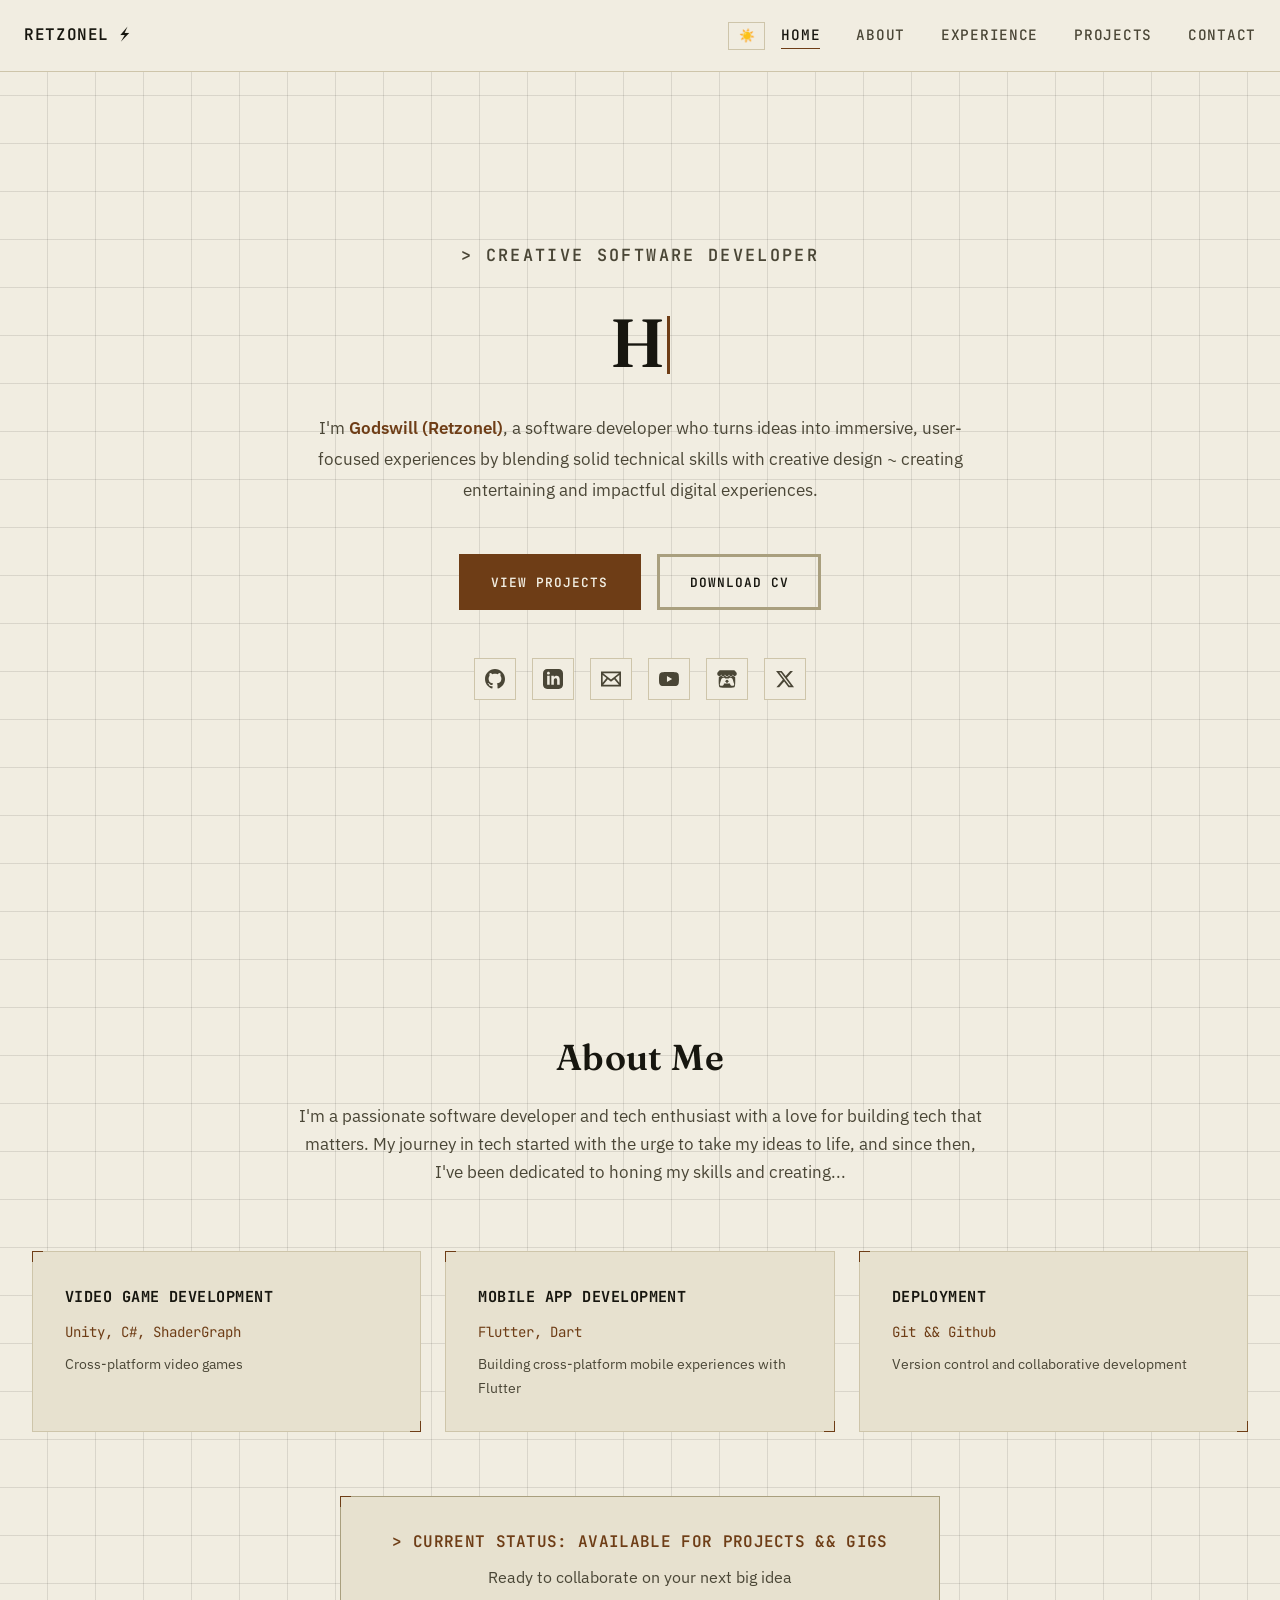
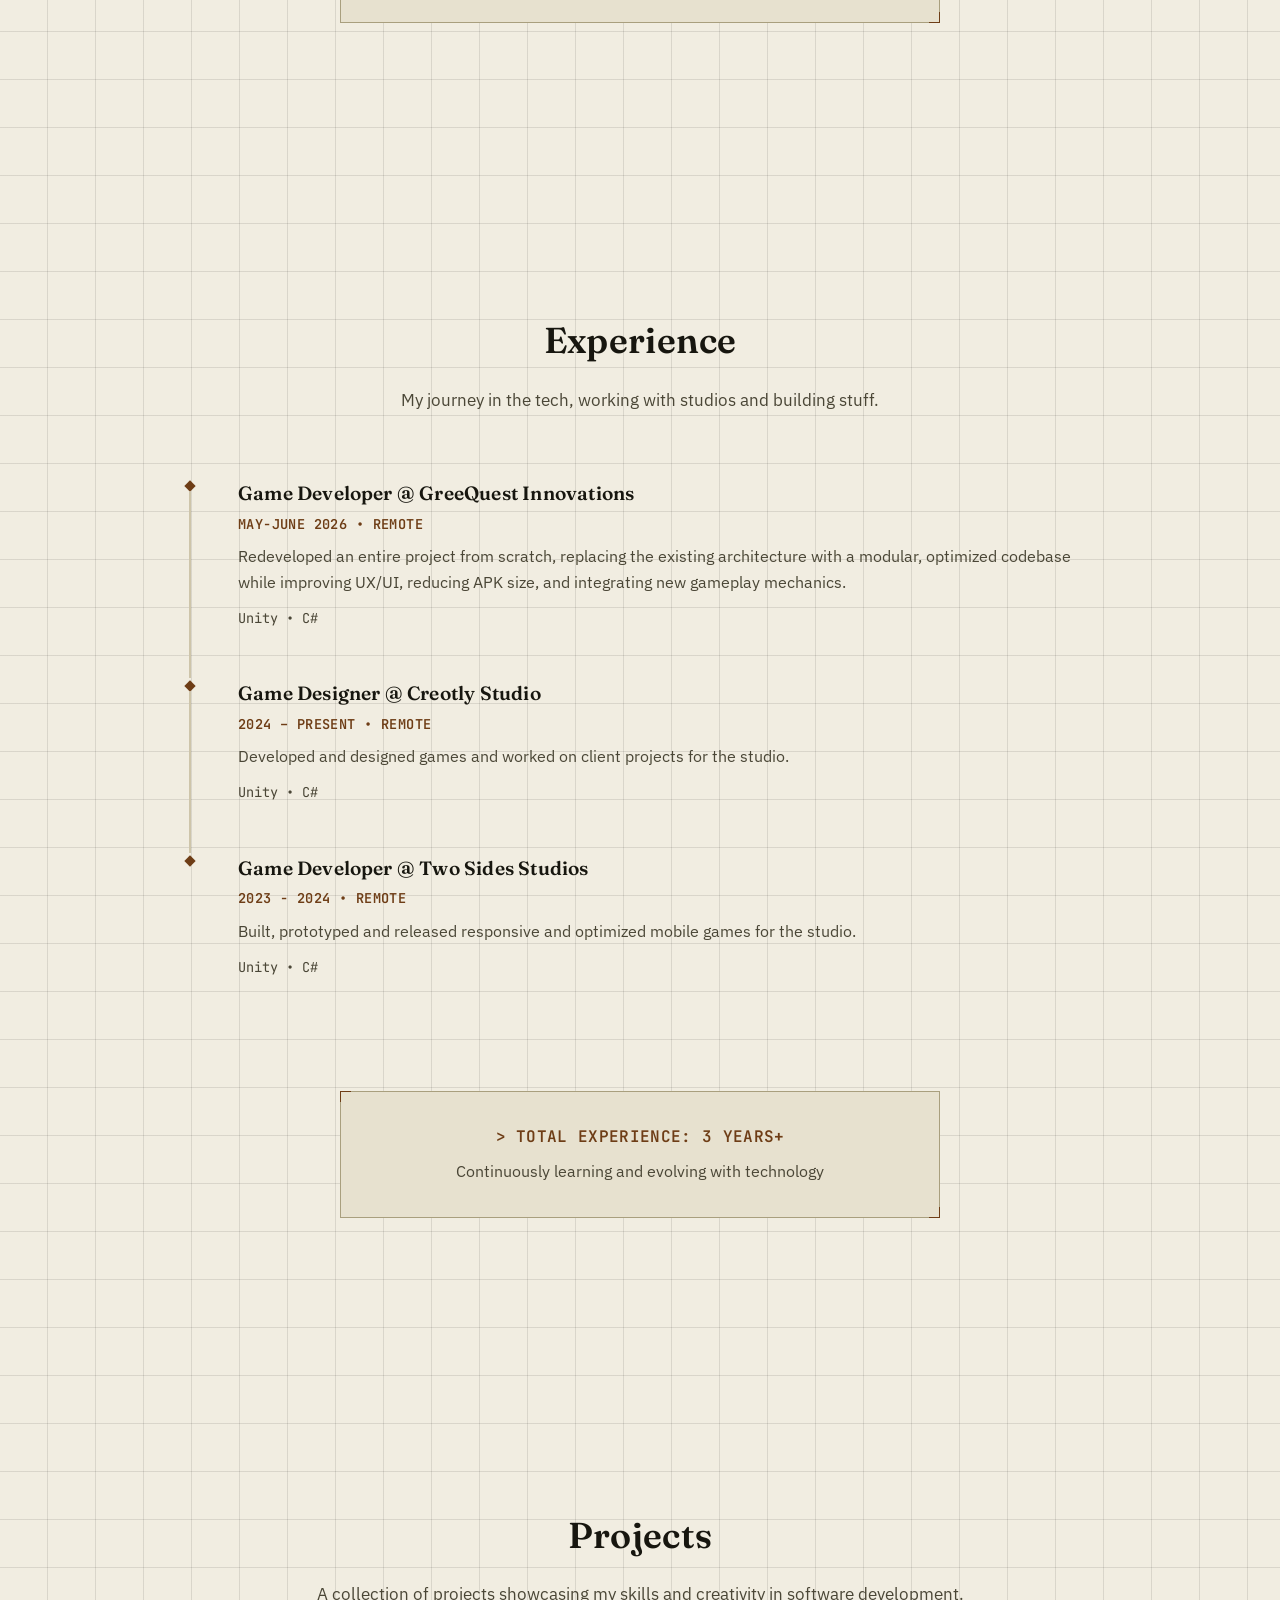
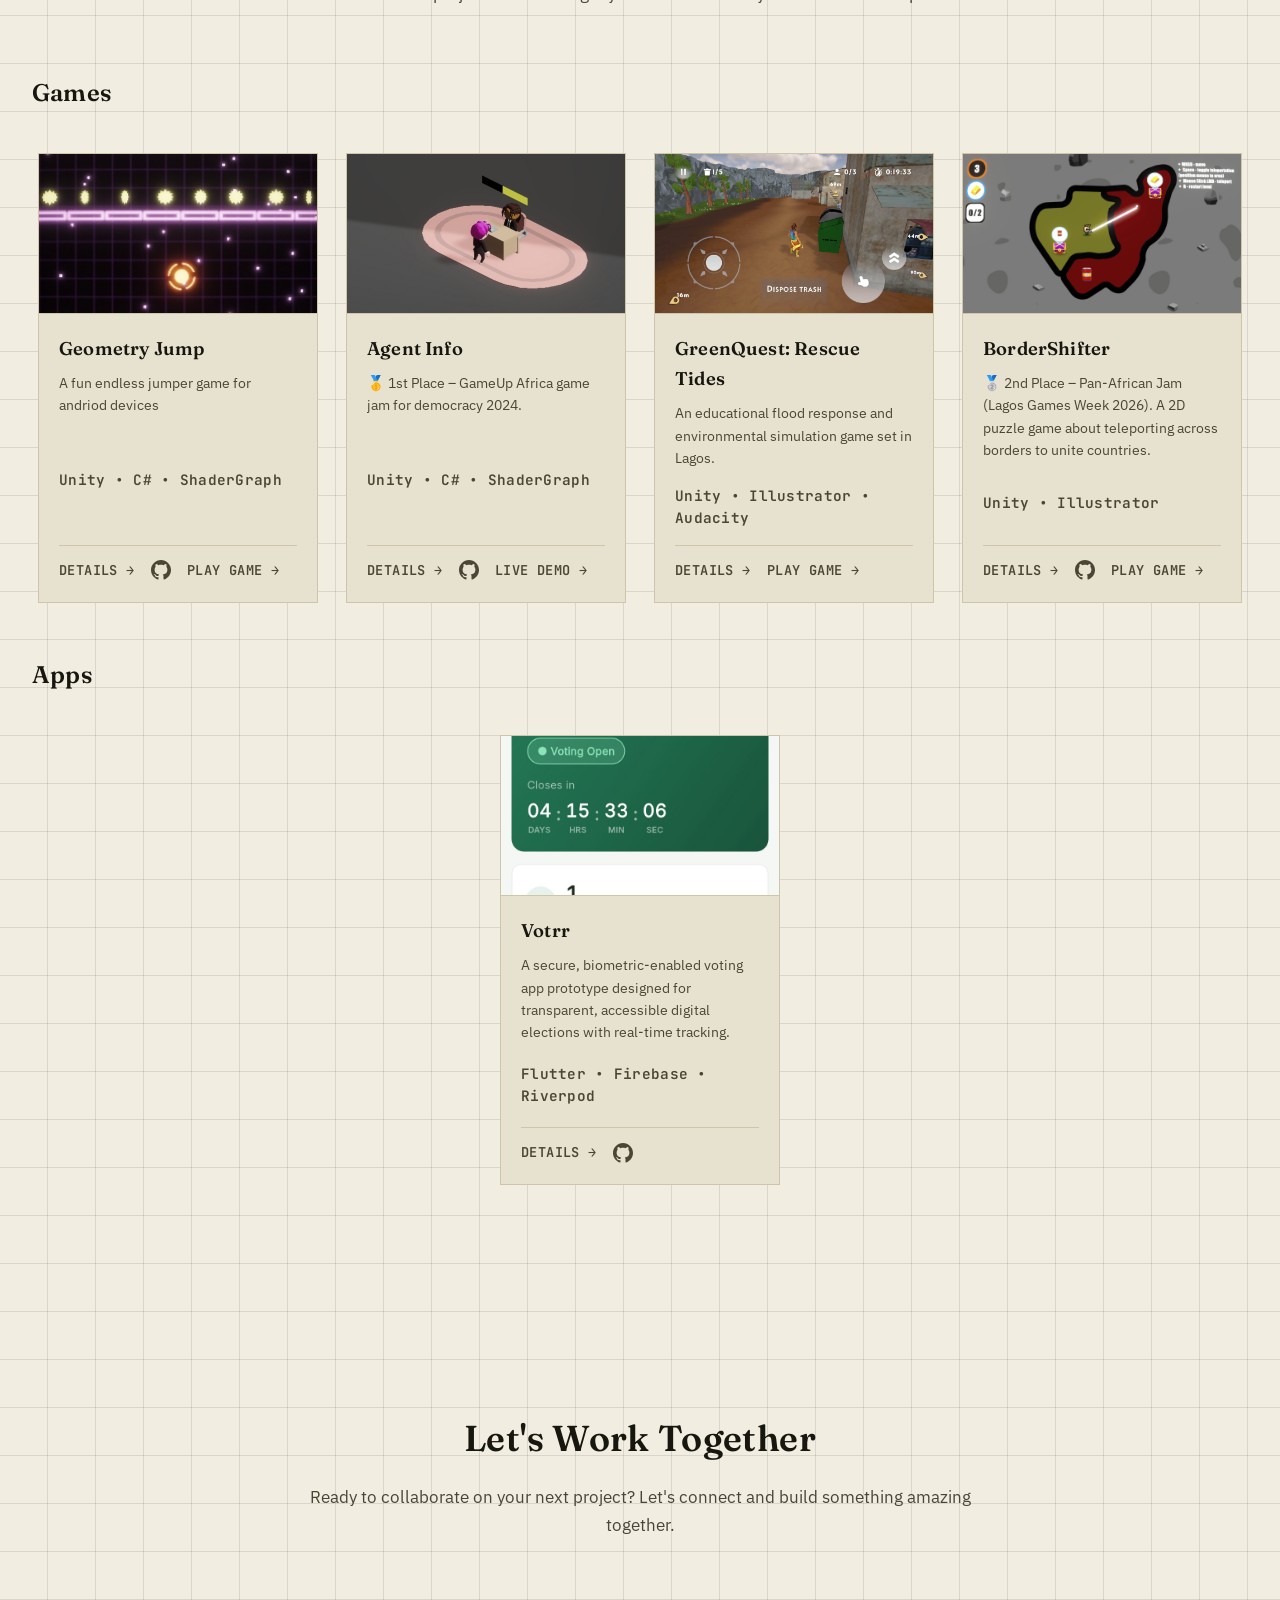
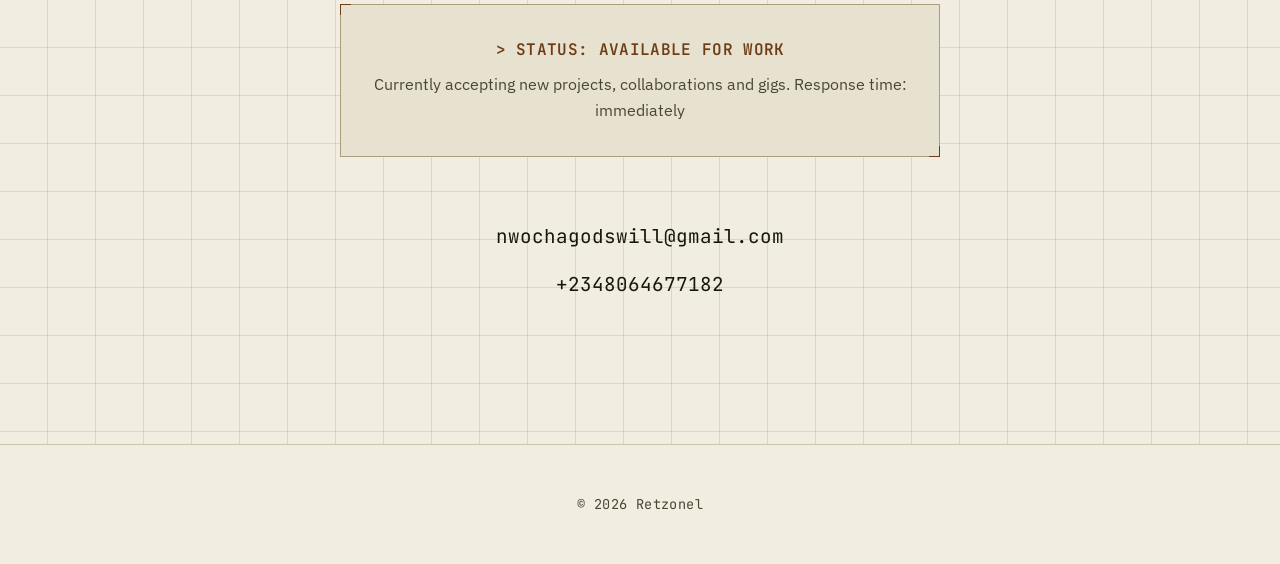
==== commit fb9bff46: "Refactor HTML structure for better readability and update CSS background gradients for improved aest" ====
--- a/index.html
+++ b/index.html
@@ -177,11 +177,13 @@
         <small>Unity • C#</small>
       </div>
 
-      <div class="status-box" style="margin-top: 4rem;">
-        <p class="status-text">&gt; TOTAL EXPERIENCE: 3 YEARS+</p>
-        <p style="color: var(--text-secondary); margin-top: 0.5rem;">Continuously learning and evolving with technology
-        </p>
-      </div>
+    </div>
+
+    <div class="status-box" style="margin-top: 4rem;">
+      <p class="status-text">&gt; TOTAL EXPERIENCE: 3 YEARS+</p>
+      <p style="color: var(--text-secondary); margin-top: 0.5rem;">Continuously learning and evolving with technology
+      </p>
+    </div>
   </section>
 
   <!-- Projects -->
@@ -259,7 +261,8 @@
           </p>
           <p class="project-tech">Unity • Illustrator • Audacity</p>
           <div class="project-links">
-            <a href="dedicated-project-pages/greenquest-rescue-tide.html" class="live-link" title="Project Details">Details →</a>
+            <a href="dedicated-project-pages/greenquest-rescue-tide.html" class="live-link"
+              title="Project Details">Details →</a>
             <a href="https://play.google.com/store/apps/details?id=com.GREENQUEST.GreenQuest_RescueTide&hl=en"
               target="_blank" class="live-link">Play Game
               →</a>
@@ -281,7 +284,8 @@
           </p>
           <p class="project-tech">Unity • Illustrator</p>
           <div class="project-links">
-            <a href="dedicated-project-pages/border-shifter.html" class="live-link" title="Project Details">Details →</a>
+            <a href="dedicated-project-pages/border-shifter.html" class="live-link" title="Project Details">Details
+              →</a>
             <a href="https://github.com/retzonel/border-shifter-game" target="_blank" title="View Code">
               <svg width="20" height="20" viewBox="0 0 24 24" fill="currentColor">
                 <path
--- a/style.css
+++ b/style.css
@@ -51,8 +51,8 @@
   overflow-x: hidden;
   font-weight: 400;
   background-image:
-    linear-gradient(#33342c12 1px, transparent 1px),
-    linear-gradient(90deg, #33342c12 1px, transparent 1px);
+    linear-gradient(#33342c20 1px, transparent 1px),
+    linear-gradient(90deg, #33342c20 1px, transparent 1px);
   background-size: 48px 48px;
   background-position: -1px -1px;
 }
@@ -465,16 +465,6 @@
   padding-bottom: 0;
 }
 
-.timeline::before {
-  content: "";
-  position: absolute;
-  left: 0;
-  top: 0;
-  bottom: 0;
-  width: 1px;
-  background: var(--border);
-}
-
 .timeline-entry {
   position: relative;
   padding-left: 3rem;
@@ -499,7 +489,7 @@
   left: -1px;
   top: 14px;
   bottom: 0;
-  width: 1px;
+  width: 2px;
   background: var(--border);
 }
 
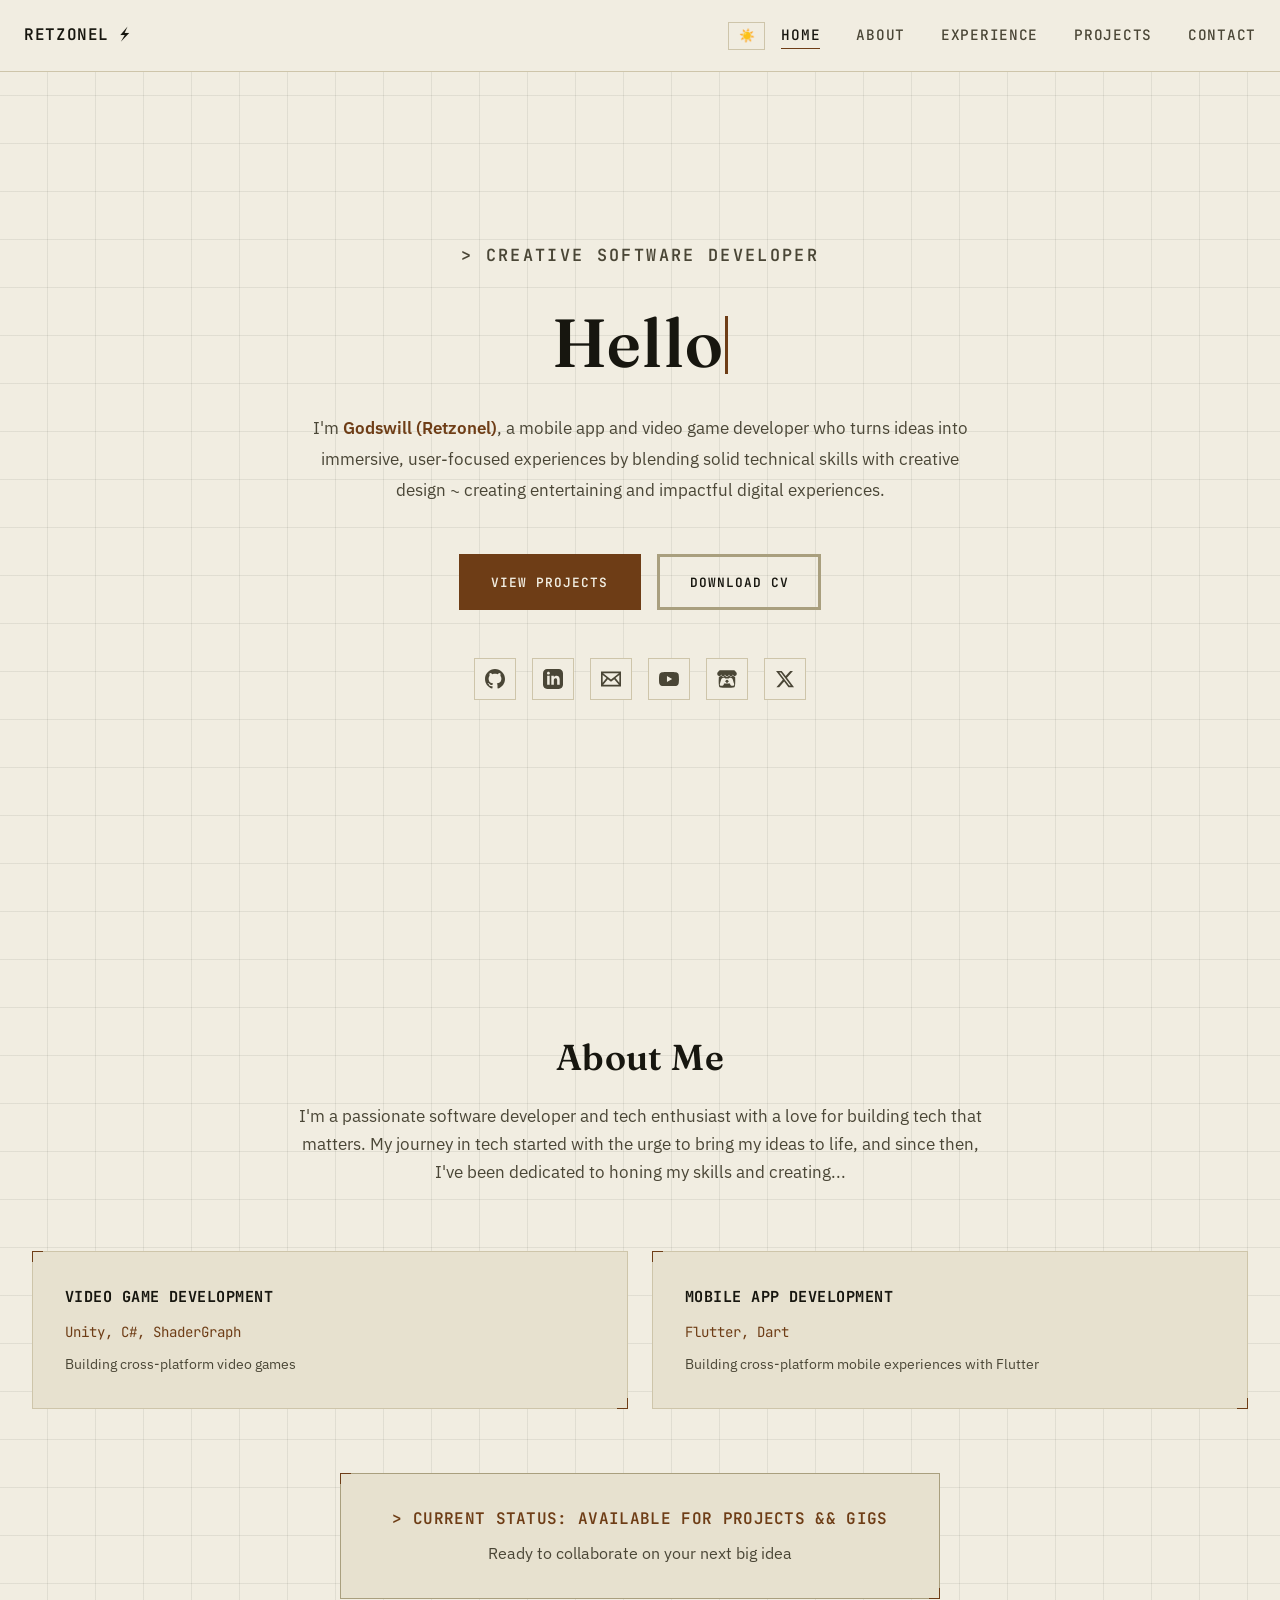
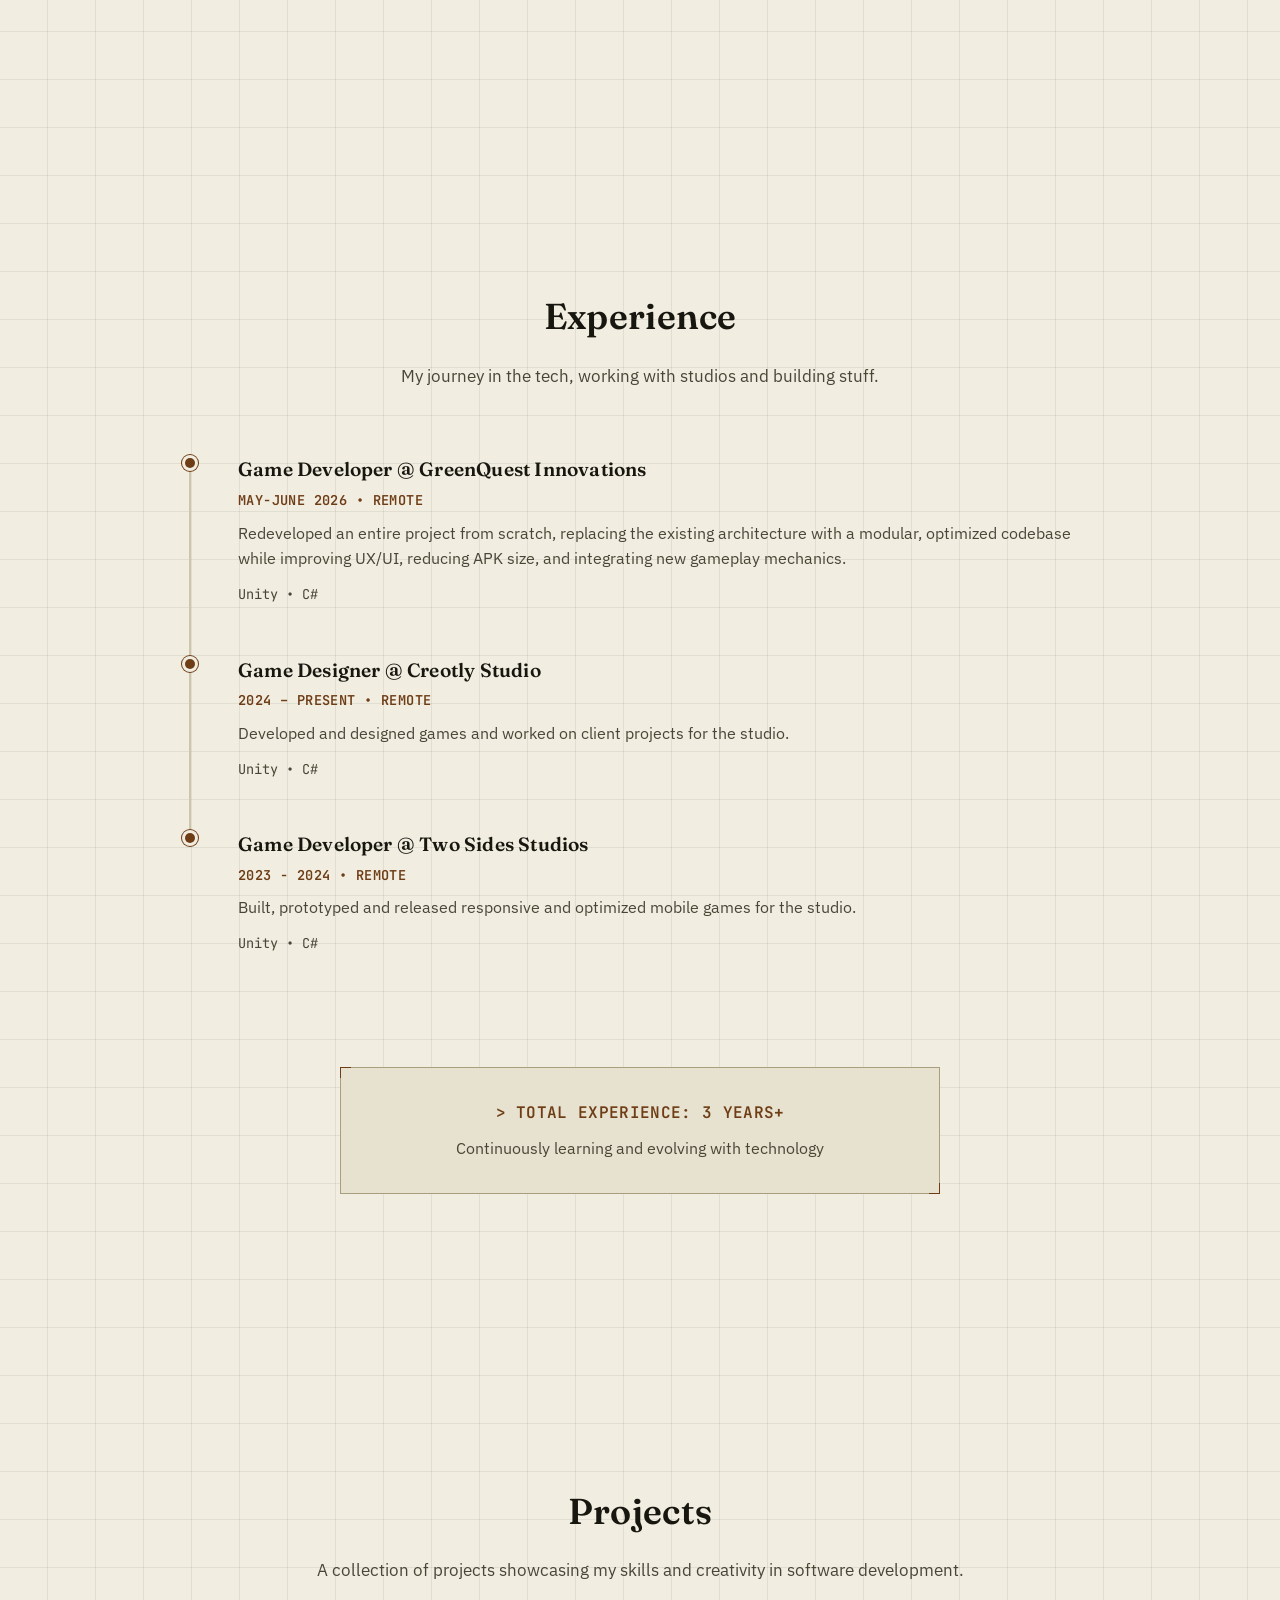
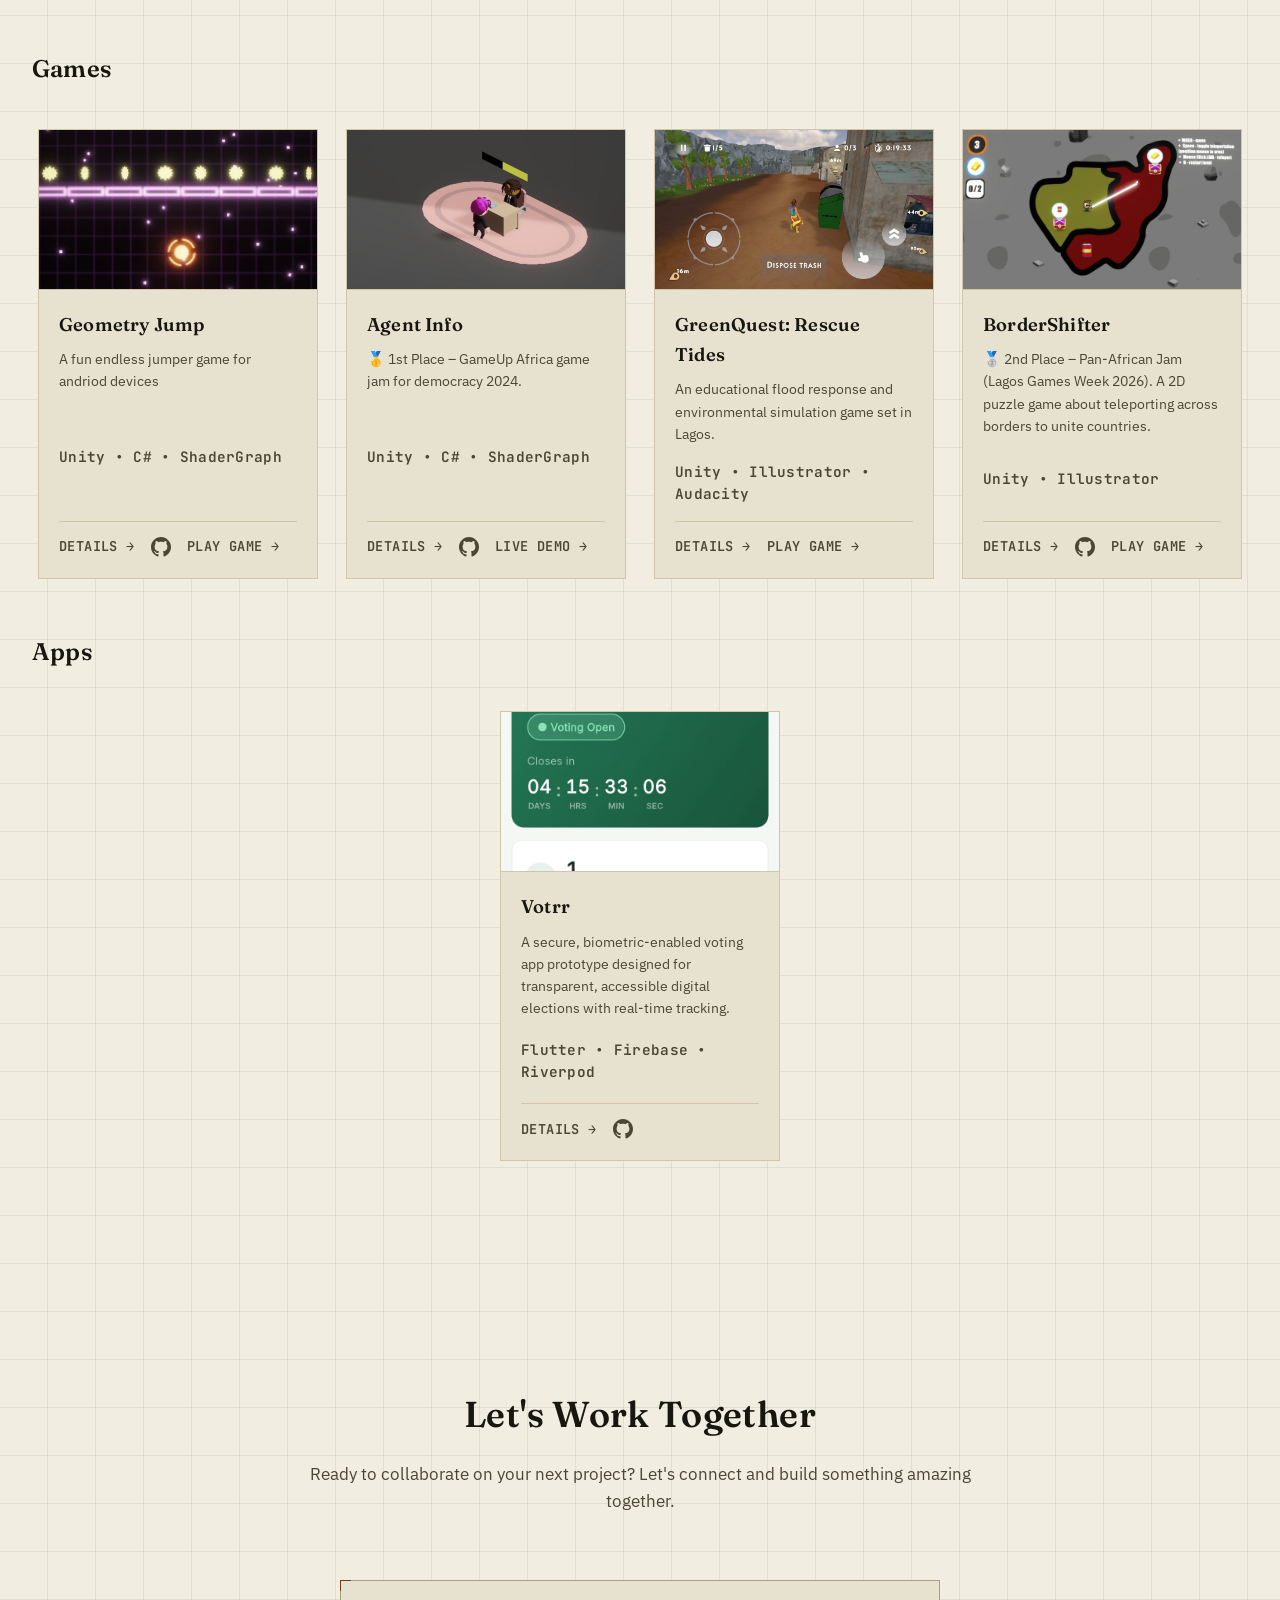
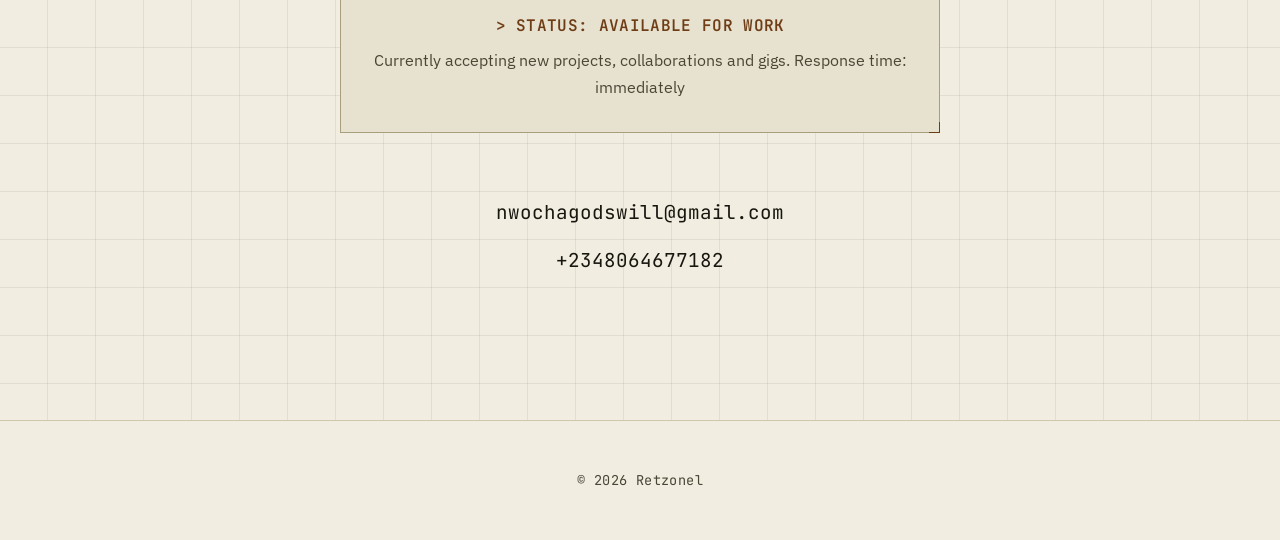
==== commit f212b04b: "Update project details and enhance skill descriptions for clarity" ====
--- a/index.html
+++ b/index.html
@@ -51,7 +51,7 @@
         <span id="heroGreeting" aria-hidden="true"></span><span class="type-caret" aria-hidden="true"></span>
       </h1>
       <p>
-        I'm <strong>Godswill (Retzonel)</strong>, a software developer who turns ideas into immersive,
+        I'm <strong>Godswill (Retzonel)</strong>, a mobile app and video game developer who turns ideas into immersive,
         user-focused experiences by blending solid technical skills with creative design ~ creating entertaining and
         impactful digital
         experiences.
@@ -110,7 +110,7 @@
     <p class="section-subtitle">
       I'm a passionate software developer and tech enthusiast with a love for building tech that matters. My journey in
       tech
-      started with the urge to take my ideas to life, and since then, I've been dedicated to honing my skills and
+      started with the urge to bring my ideas to life, and since then, I've been dedicated to honing my skills and
       creating...
     </p>
 
@@ -120,7 +120,7 @@
         <i>
           <p>Unity, C#, ShaderGraph</p>
         </i>
-        <p style="margin-top: 0.5rem; font-size: 0.9rem;">Cross-platform video games</p>
+        <p style="margin-top: 0.5rem; font-size: 0.9rem;">Building cross-platform video games</p>
       </div>
       <div class="skill-card">
         <strong>Mobile App Development</strong>
@@ -129,15 +129,6 @@
         </i>
         <p style="margin-top: 0.5rem; font-size: 0.9rem;">Building cross-platform mobile experiences with Flutter</p>
       </div>
-      <div class="skill-card">
-        <strong>Deployment</strong>
-        <i>
-          <p>Git && Github</p>
-        </i>
-        <p style="margin-top: 0.5rem; font-size: 0.9rem;">
-          Version control and collaborative development
-        </p>
-      </div>
     </div>
 
     <div class="status-box">
@@ -156,7 +147,7 @@
     <div class="timeline">
 
       <div class="timeline-entry">
-        <h3>Game Developer @ GreeQuest Innovations</h3>
+        <h3>Game Developer @ GreenQuest Innovations</h3>
         <span class="date">May-June 2026 • Remote</span>
         <p>Redeveloped an entire project from scratch, replacing the existing architecture with a modular, optimized
           codebase while improving UX/UI, reducing APK size, and integrating new gameplay mechanics.</p>
--- a/style.css
+++ b/style.css
@@ -51,8 +51,8 @@
   overflow-x: hidden;
   font-weight: 400;
   background-image:
-    linear-gradient(#33342c20 1px, transparent 1px),
-    linear-gradient(90deg, #33342c20 1px, transparent 1px);
+    linear-gradient(#33342c16 1px, transparent 1px),
+    linear-gradient(90deg, #33342c16 1px, transparent 1px);
   background-size: 48px 48px;
   background-position: -1px -1px;
 }
@@ -474,13 +474,14 @@
 .timeline-entry::before {
   content: "";
   position: absolute;
-  left: -4px;
+  left: -5px;
   top: 4px;
-  width: 8px;
-  height: 8px;
-  border-radius: 0;
+  width: 10px;
+  height: 10px;
+  border-radius: 50%;
   background: var(--accent-green);
-  transform: rotate(45deg);
+  box-shadow: 0 0 0 3px var(--bg-dark), 0 0 0 4px var(--accent-green);
+  z-index: 2;
 }
 
 .timeline-entry::after {
@@ -491,6 +492,7 @@
   bottom: 0;
   width: 2px;
   background: var(--border);
+  z-index: 1;
 }
 
 .timeline-entry:last-child::after {
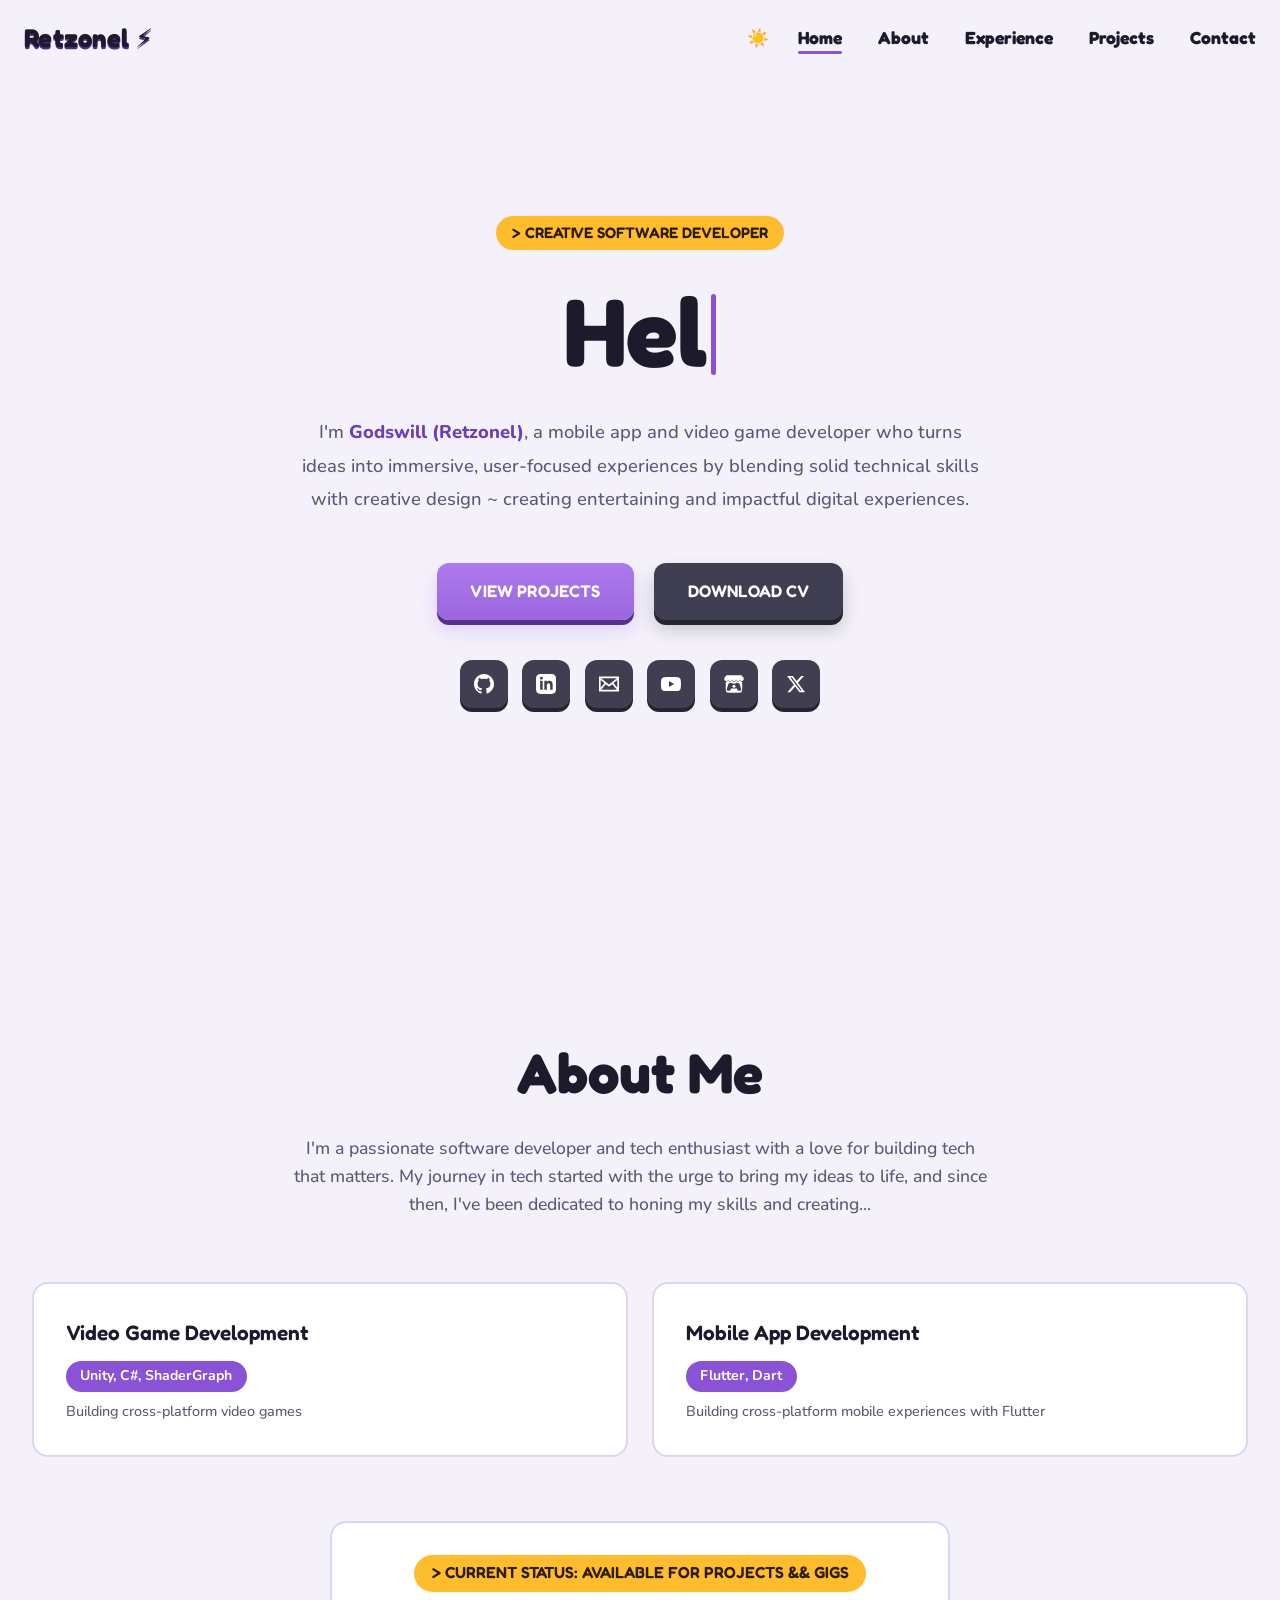
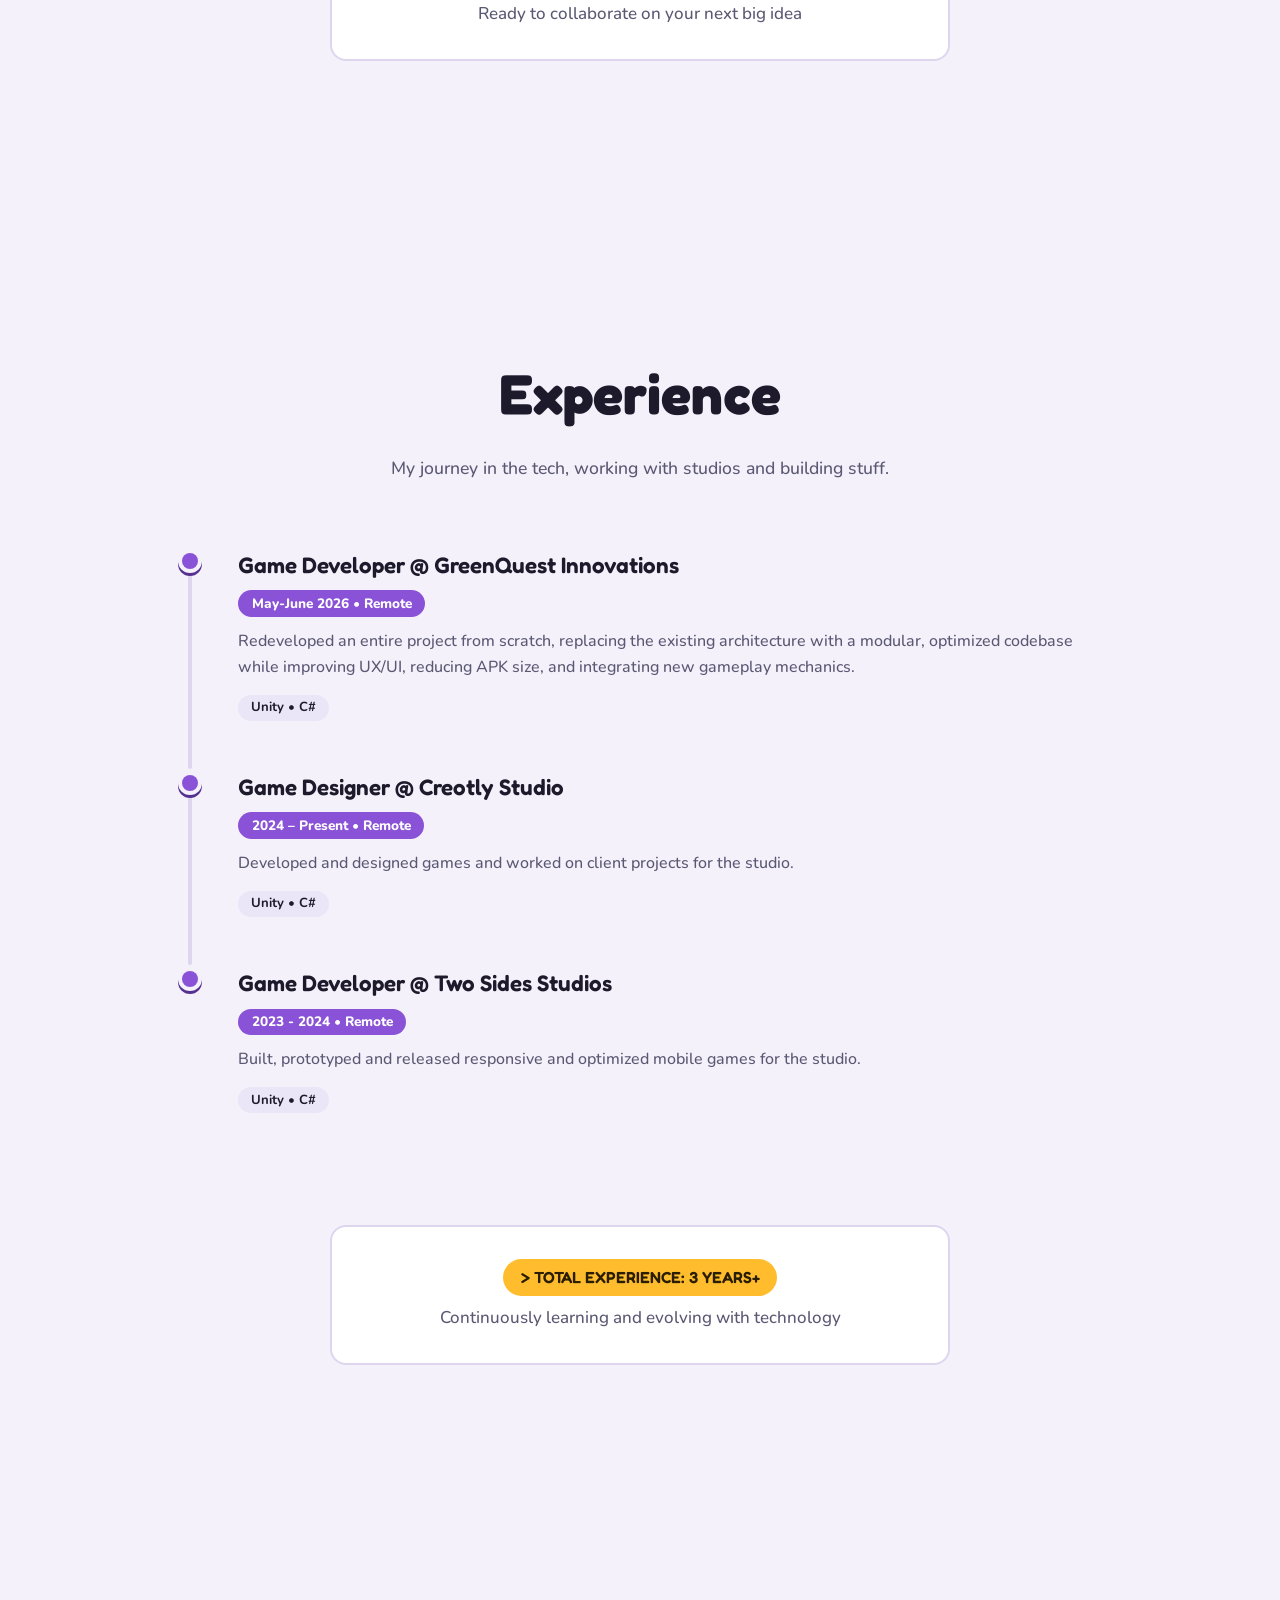
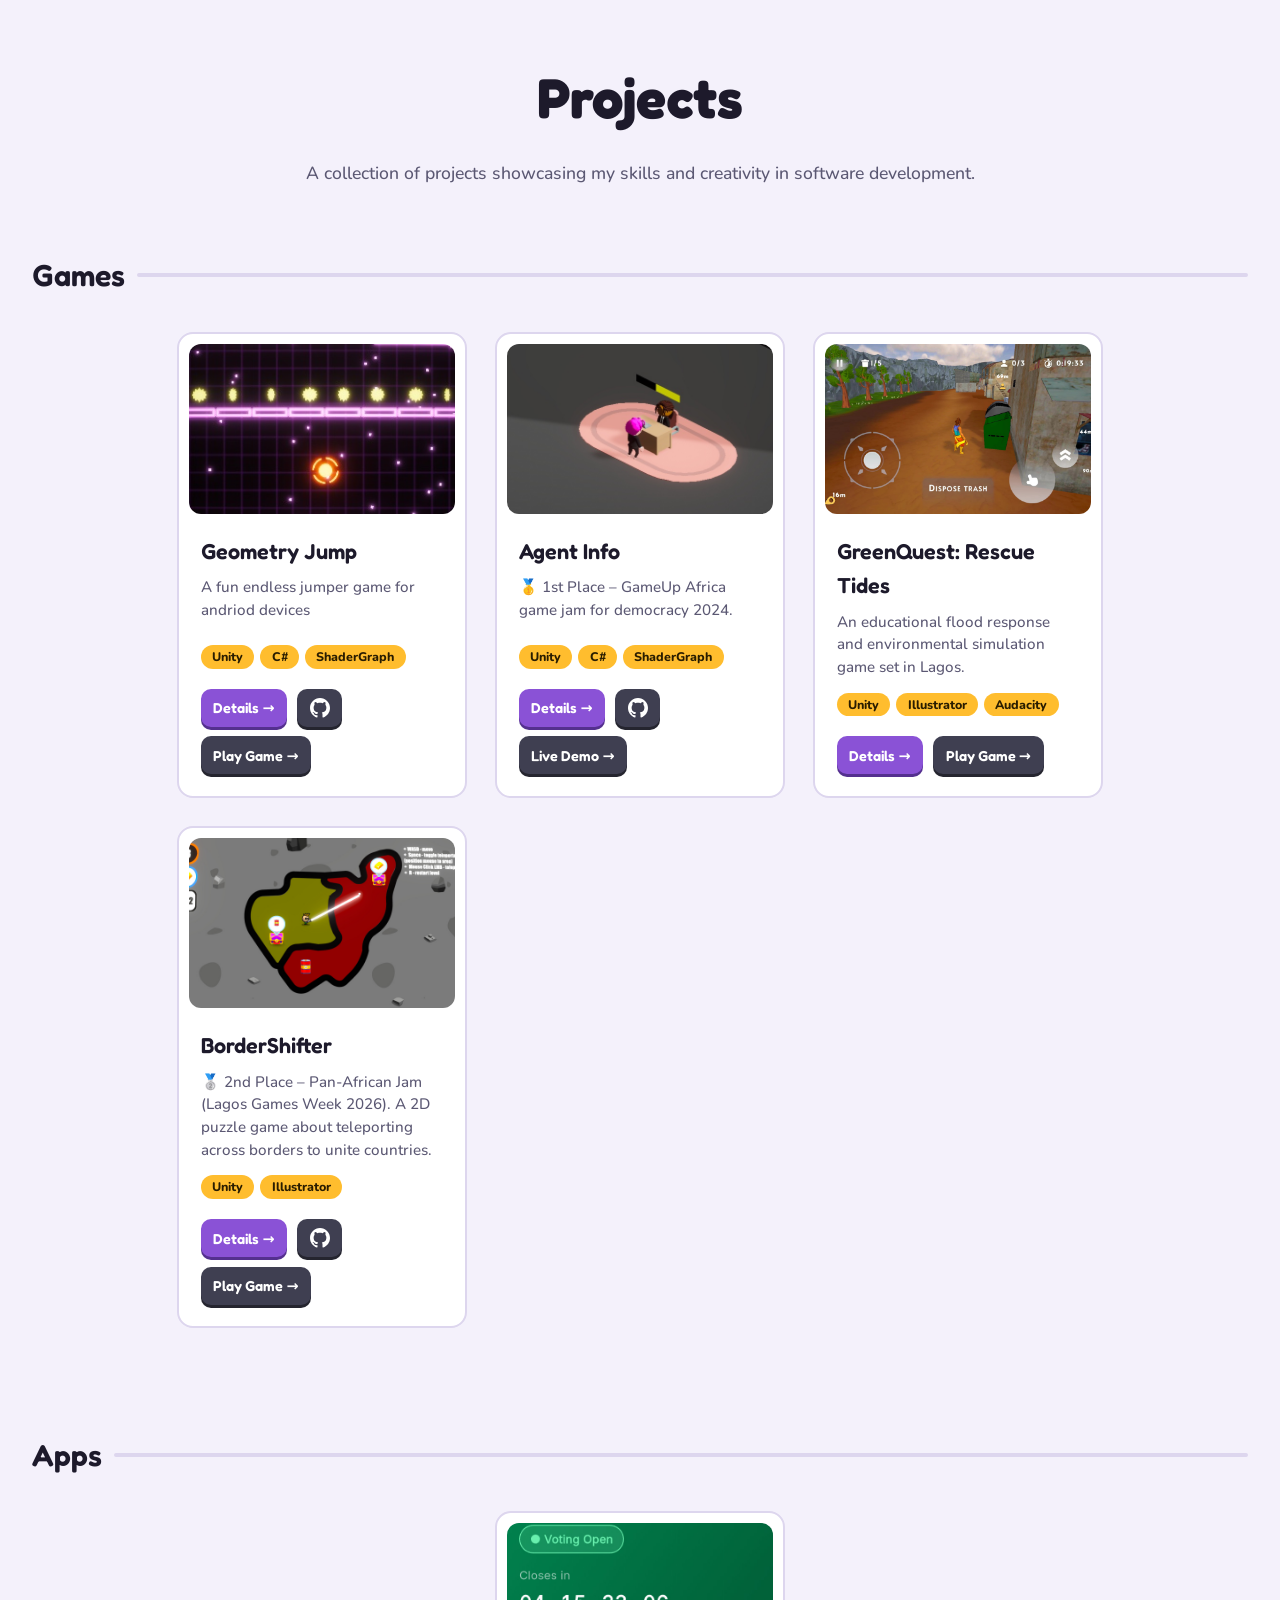
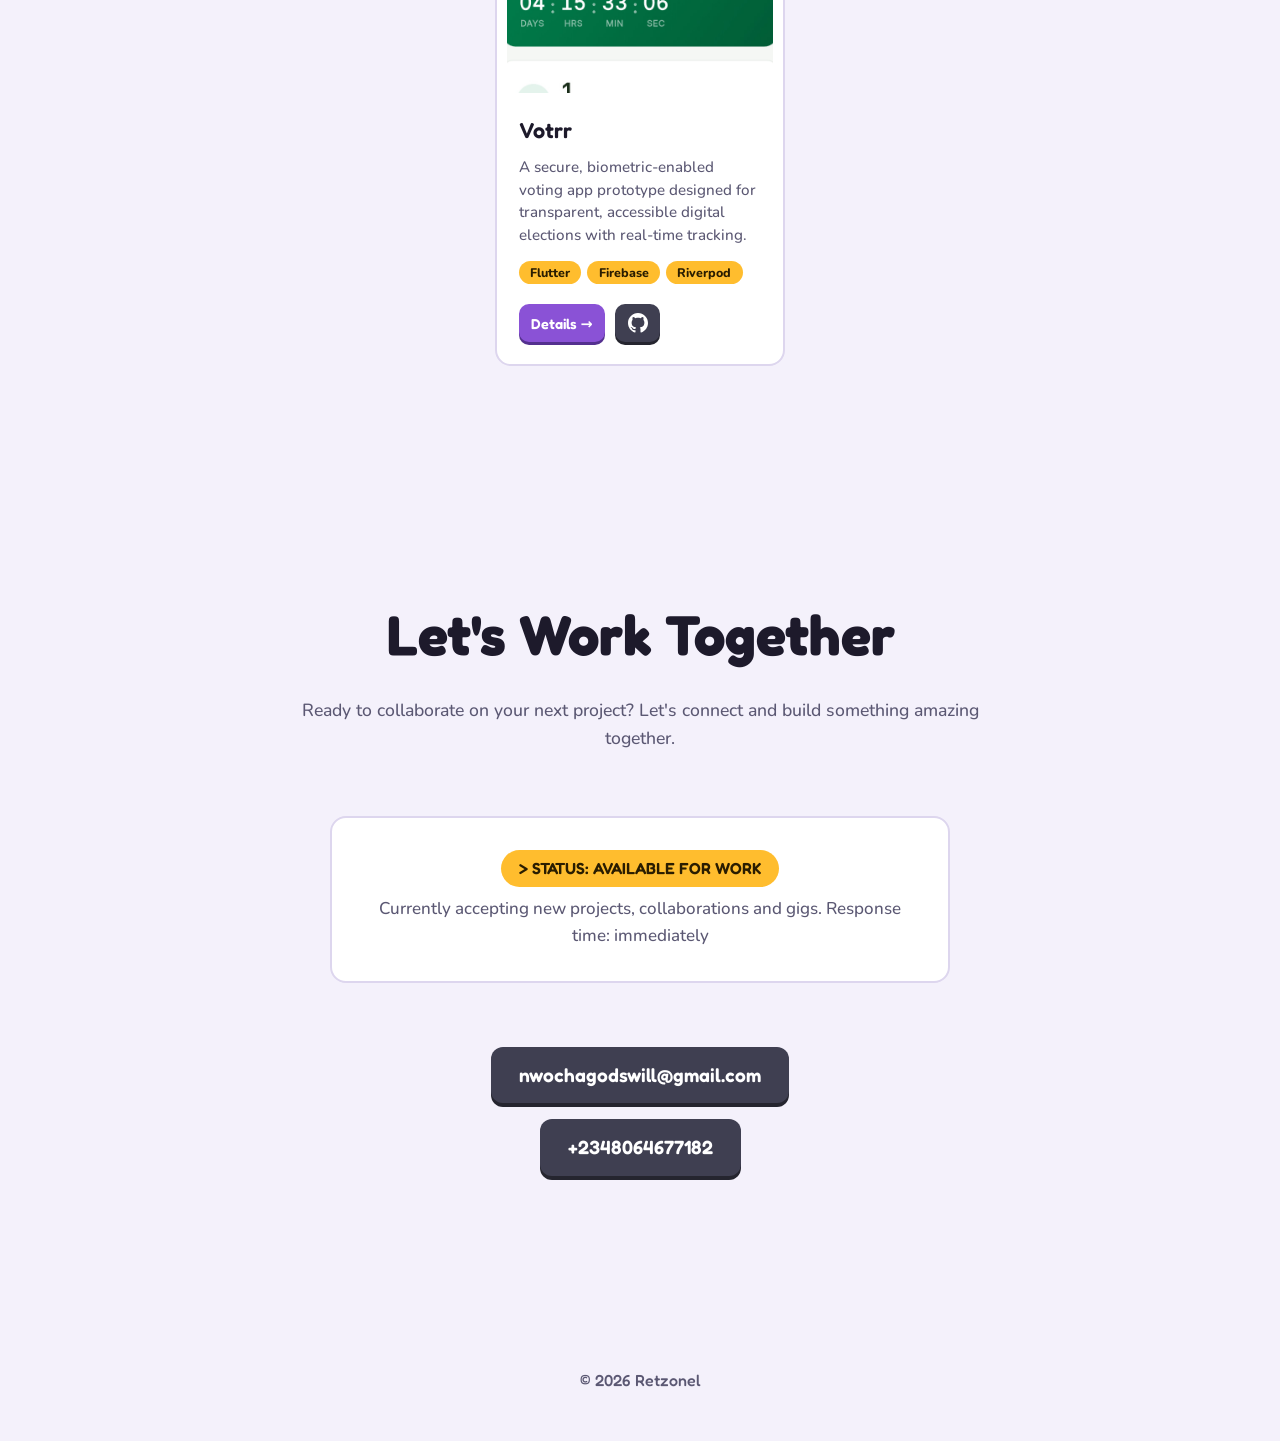
==== commit fc142b80: "restyling" ====
--- a/index.html
+++ b/index.html
@@ -11,7 +11,7 @@
   <link rel="preconnect" href="https://fonts.googleapis.com">
   <link rel="preconnect" href="https://fonts.gstatic.com" crossorigin>
   <link
-    href="https://fonts.googleapis.com/css2?family=Fraunces:opsz,wght@9..144,500;9..144,600;9..144,700&family=IBM+Plex+Sans:wght@400;500;600&family=JetBrains+Mono:wght@400;500;600;700&display=swap"
+    href="https://fonts.googleapis.com/css2?family=Fredoka:wght@400;500;600;700&family=Nunito:wght@500;600;700;800&display=swap"
     rel="stylesheet">
 
   <link rel="shortcut icon" href="favicon.ico" type="image/x-icon">
@@ -197,7 +197,7 @@
         <div class="project-content">
           <h3>Geometry Jump</h3>
           <p>A fun endless jumper game for andriod devices</p>
-          <p class="project-tech">Unity • C# • ShaderGraph</p>
+          <div class="project-tech"><span>Unity</span><span>C#</span><span>ShaderGraph</span></div>
           <div class="project-links">
             <a href="dedicated-project-pages/geometry-jump.html" class="live-link" title="Project Details">Details →</a>
             <a href="https://github.com/retzonel/OUR2DGAME" target="_blank" title="View Code">
@@ -223,7 +223,7 @@
           <p>
             🥇 1st Place – GameUp Africa game jam for democracy 2024.
           </p>
-          <p class="project-tech">Unity • C# • ShaderGraph</p>
+          <div class="project-tech"><span>Unity</span><span>C#</span><span>ShaderGraph</span></div>
           <div class="project-links">
             <a href="dedicated-project-pages/agent-info.html" class="live-link" title="Project Details">Details →</a>
             <a href="https://github.com/Creotly-Studios/Disinformation-Agent-Info/tree/Dev-Retzonel" target="_blank"
@@ -250,7 +250,7 @@
           <h3>GreenQuest: Rescue Tides</h3>
           <p>An educational flood response and environmental simulation game set in Lagos.
           </p>
-          <p class="project-tech">Unity • Illustrator • Audacity</p>
+          <div class="project-tech"><span>Unity</span><span>Illustrator</span><span>Audacity</span></div>
           <div class="project-links">
             <a href="dedicated-project-pages/greenquest-rescue-tide.html" class="live-link"
               title="Project Details">Details →</a>
@@ -273,7 +273,7 @@
           <p>🥈 2nd Place – Pan-African Jam (Lagos Games Week 2026). A 2D puzzle game about teleporting across
             borders to unite countries.
           </p>
-          <p class="project-tech">Unity • Illustrator</p>
+          <div class="project-tech"><span>Unity</span><span>Illustrator</span></div>
           <div class="project-links">
             <a href="dedicated-project-pages/border-shifter.html" class="live-link" title="Project Details">Details
               →</a>
@@ -306,7 +306,7 @@
           <p>A secure, biometric-enabled voting app prototype designed for transparent, accessible digital elections
             with real-time tracking.
           </p>
-          <p class="project-tech">Flutter • Firebase • Riverpod</p>
+          <div class="project-tech"><span>Flutter</span><span>Firebase</span><span>Riverpod</span></div>
           <div class="project-links">
             <a href="dedicated-project-pages/votrr.html" class="live-link" title="Project Details">Details →</a>
             <a href="https://github.com/retzonel/votrr_app" target="_blank" title="View Code">
--- a/style.css
+++ b/style.css
@@ -5,111 +5,131 @@
 }
 
 /* ============================================
-   TOKENS — "The Workshop"
-   Charcoal + aged brass. Hairlines, not glow.
-   Sharp corners, not rounded ones.
+   TOKENS — "Kenney" look
+   Deep indigo-black, chunky purple buttons with a
+   "pressed" bottom edge, yellow pill tags, soft
+   rounded cards. Friendly + game-asset-y.
    ============================================ */
 :root {
-  --bg-dark: #121310;
-  --bg-card: #181a16;
-  --text-primary: #ece7d9;
-  --text-secondary: #a9a698;
-  --accent-green: #c68a47;
-  --accent-dim: #8f5f2c;
-  --border: #33342c;
-  --border-strong: #4c4d41;
-
-  --font-display: "Fraunces", "Cormorant Garamond", serif;
-  --font-body: "IBM Plex Sans", "Inter", sans-serif;
-  --font-mono: "JetBrains Mono", monospace;
-}
-
-/* Light mode: darker secondary text + darker accent than a naive palette
-   swap would give you, specifically so body copy stays AA-readable on
-   the cream background instead of washing out. */
+  --bg-dark: #191922;
+  --bg-card: #242430;
+  --bg-card-2: #2e2e3c;
+  --text-primary: #f6f3ff;
+  --text-secondary: #a09eb5;
+  --accent-green: #a26de5;      /* name kept so old markup still works — it's purple now */
+  --accent-dim: #7f5fc9;
+  --accent-text: #c4a0f5;       /* lighter purple for text on dark */
+  --accent-shadow: #5c3f9a;
+  --yellow: #ffbd2e;
+  --yellow-text: #2a1d00;
+  --border: #34344a;
+  --border-strong: #46465e;
+
+  --btn2-bg: #3f3f51;
+  --btn2-shadow: #2a2a38;
+  --btn2-text: #ffffff;
+
+  --radius: 16px;
+  --radius-sm: 12px;
+  --radius-pill: 999px;
+
+  --font-display: "Fredoka", "Nunito", system-ui, sans-serif;
+  --font-body: "Nunito", system-ui, sans-serif;
+  --font-mono: "Nunito", system-ui, sans-serif;
+}
+
+/* Light mode — soft lavender paper, same chunky buttons. */
 body.light-mode {
-  --bg-dark: #f1ede1;
-  --bg-card: #e7e1cf;
-  --text-primary: #17160f;
-  --text-secondary: #4a4636;
-  --accent-green: #6e3d16;
-  --accent-dim: #522c0f;
-  --border: #cec5aa;
-  --border-strong: #a99f7e;
-}
-
-body {
-  transition: background-color 0.25s ease, color 0.25s ease;
+  --bg-dark: #f4f1fb;
+  --bg-card: #ffffff;
+  --bg-card-2: #ebe6f7;
+  --text-primary: #1d1a2b;
+  --text-secondary: #5b5873;
+  --accent-green: #8a52d6;
+  --accent-dim: #6d3fb5;
+  --accent-text: #6d3fb5;
+  --accent-shadow: #54308f;
+  --yellow: #ffbd2e;
+  --yellow-text: #2a1d00;
+  --border: #ddd6ee;
+  --border-strong: #c6bce0;
+
+  --btn2-bg: #3f3f51;
+  --btn2-shadow: #25252f;
+  --btn2-text: #ffffff;
 }
 
 body {
   font-family: var(--font-body);
   background: var(--bg-dark);
   color: var(--text-primary);
-  font-size: 16px;
-  line-height: 1.65;
+  font-size: 17px;
+  line-height: 1.6;
   overflow-x: hidden;
-  font-weight: 400;
-  background-image:
-    linear-gradient(#33342c16 1px, transparent 1px),
-    linear-gradient(90deg, #33342c16 1px, transparent 1px);
-  background-size: 48px 48px;
-  background-position: -1px -1px;
+  font-weight: 500;
+  transition: background-color 0.25s ease, color 0.25s ease;
 }
 
 h1, h2, h3 {
   font-family: var(--font-display);
   font-weight: 600;
+  letter-spacing: 0;
+}
+
+::selection {
+  background: var(--accent-green);
+  color: #fff;
+}
+
+/* ============================================
+   BUTTONS — chunky, with a pressed bottom edge
+   ============================================ */
+.btn {
+  display: inline-block;
+  padding: 0.95rem 2.1rem;
+  border: none;
+  border-radius: var(--radius-sm);
+  text-decoration: none;
+  font-family: var(--font-display);
+  font-weight: 600;
+  font-size: 1.05rem;
   letter-spacing: 0.01em;
-}
-
-/* ============================================
-   SIGNATURE MOTIF — engraved corner marks
-   ============================================ */
-.skill-card,
-.project-card,
-.status-box {
-  position: relative;
-}
-
-.skill-card::before,
-.skill-card::after,
-.project-card::before,
-.project-card::after,
-.status-box::before,
-.status-box::after {
-  content: "";
-  position: absolute;
-  width: 10px;
-  height: 10px;
-  pointer-events: none;
-  transition: border-color 0.25s ease, width 0.25s ease, height 0.25s ease;
-}
-
-.skill-card::before,
-.project-card::before,
-.status-box::before {
-  top: -1px;
-  left: -1px;
-  border-top: 1px solid var(--accent-green);
-  border-left: 1px solid var(--accent-green);
-}
-
-.skill-card::after,
-.project-card::after,
-.status-box::after {
-  bottom: -1px;
-  right: -1px;
-  border-bottom: 1px solid var(--accent-green);
-  border-right: 1px solid var(--accent-green);
-}
-
-.skill-card:hover::before,
-.skill-card:hover::after,
-.project-card:hover::before,
-.project-card:hover::after {
-  width: 16px;
-  height: 16px;
+  cursor: pointer;
+  transition: transform 0.12s ease, box-shadow 0.12s ease, filter 0.2s ease;
+}
+
+.btn-primary {
+  background: linear-gradient(180deg, #ad7aee 0%, #9b66de 100%);
+  color: #fff;
+  box-shadow: 0 5px 0 var(--accent-shadow), 0 10px 18px rgba(162, 109, 229, 0.25);
+}
+
+.btn-outline {
+  background: var(--btn2-bg);
+  color: var(--btn2-text);
+  box-shadow: 0 5px 0 var(--btn2-shadow), 0 10px 18px rgba(0, 0, 0, 0.18);
+}
+
+.btn:hover {
+  transform: translateY(-2px);
+  filter: brightness(1.08);
+}
+
+.btn-primary:hover {
+  box-shadow: 0 7px 0 var(--accent-shadow), 0 14px 22px rgba(162, 109, 229, 0.3);
+}
+
+.btn-outline:hover {
+  box-shadow: 0 7px 0 var(--btn2-shadow), 0 14px 22px rgba(0, 0, 0, 0.22);
+}
+
+.btn:active {
+  transform: translateY(4px);
+  box-shadow: 0 1px 0 var(--accent-shadow);
+}
+
+.btn-outline:active {
+  box-shadow: 0 1px 0 var(--btn2-shadow);
 }
 
 /* Navigation */
@@ -119,26 +139,25 @@
   width: 100%;
   background: var(--bg-dark);
   z-index: 1000;
-  border-bottom: 1px solid var(--border);
   transition: background 0.25s ease;
 }
 
 .nav-inner {
   max-width: 1400px;
   margin: 0 auto;
-  padding: 1.35rem 1.5rem;
+  padding: 1.1rem 1.5rem;
   display: flex;
   justify-content: space-between;
   align-items: center;
 }
 
 .nav-logo {
-  font-family: var(--font-mono);
-  font-size: 1rem;
-  font-weight: 600;
+  font-family: var(--font-display);
+  font-size: 1.6rem;
+  font-weight: 700;
   color: var(--text-primary);
-  letter-spacing: 0.04em;
-  text-transform: uppercase;
+  letter-spacing: 0.01em;
+  text-shadow: 0 2px 0 var(--accent-shadow);
 }
 
 .nav-links {
@@ -149,14 +168,12 @@
 .nav-links button {
   background: none;
   border: none;
-  color: var(--text-secondary);
+  color: var(--text-primary);
   cursor: pointer;
-  font-size: 0.9rem;
-  font-weight: 500;
-  font-family: var(--font-mono);
-  letter-spacing: 0.05em;
-  text-transform: uppercase;
-  transition: color 0.25s;
+  font-size: 1.1rem;
+  font-weight: 700;
+  font-family: var(--font-display);
+  transition: color 0.2s;
   position: relative;
   padding-bottom: 2px;
 }
@@ -165,16 +182,16 @@
   content: "";
   position: absolute;
   left: 0;
-  bottom: -3px;
+  bottom: -4px;
   width: 0;
-  height: 1px;
-  background: var(--accent-green);
-  transition: width 0.25s ease;
-}
-
-.nav-links button:hover,
-.nav-links button.active {
-  color: var(--text-primary);
+  height: 3px;
+  border-radius: 3px;
+  background: var(--accent-green);
+  transition: width 0.2s ease;
+}
+
+.nav-links button:hover {
+  color: var(--accent-text);
 }
 
 .nav-links button.active::after,
@@ -187,29 +204,30 @@
   background: none;
   border: none;
   color: var(--text-primary);
-  font-size: 1.4rem;
+  font-size: 1.5rem;
   cursor: pointer;
   padding: 0.5rem;
 }
 
 .theme-toggle {
-  background: none;
-  border: 1px solid var(--border);
+  background: transparent;
+  border: none;
   color: var(--text-primary);
-  font-size: 0.8rem;
+  font-size: 1.1rem;
   cursor: pointer;
-  padding: 0.35rem 0.6rem;
-  border-radius: 0;
-  transition: all 0.25s;
-  margin-right: 0.5rem;
+  width: 40px;
+  height: 40px;
+  border-radius: 50%;
+  transition: background 0.2s, transform 0.2s;
+  margin-right: 0.75rem;
   display: flex;
   align-items: center;
   justify-content: center;
 }
 
 .theme-toggle:hover {
-  border-color: var(--accent-green);
-  color: var(--accent-green);
+  background: var(--bg-card-2);
+  transform: rotate(15deg);
 }
 
 /* Hero Section */
@@ -218,7 +236,7 @@
   display: flex;
   align-items: center;
   justify-content: center;
-  padding: 4.5rem 2rem 4rem;
+  padding: 5.5rem 2rem 4rem;
   position: relative;
 }
 
@@ -227,31 +245,35 @@
   text-align: center;
 }
 
+/* the little eyebrow becomes a yellow pill, like Kenney's tags */
 .retro-subtitle {
-  color: var(--accent-green);
-  font-family: var(--font-mono);
-  font-size: 0.8rem;
+  display: inline-block;
+  background: var(--yellow);
+  color: var(--yellow-text);
+  font-family: var(--font-display);
+  font-size: 0.95rem;
   font-weight: 600;
-  letter-spacing: 0.14em;
-  text-transform: uppercase;
-  margin-bottom: 1.5rem;
+  padding: 0.3rem 1rem;
+  border-radius: var(--radius-pill);
+  margin-bottom: 1.75rem;
   animation: fadeIn 0.6s ease-out;
 }
 
 .retro-title {
   font-family: var(--font-display);
-  font-size: clamp(2.25rem, 7vw, 4.25rem);
-  font-weight: 600;
+  font-size: clamp(2.75rem, 9vw, 6rem);
+  font-weight: 700;
   margin-bottom: 1rem;
-  line-height: 1.15;
-  min-height: 1.15em;
+  line-height: 1.1;
+  min-height: 1.1em;
   animation: fadeIn 0.6s ease-out 0.15s backwards;
 }
 
 .type-caret {
   display: inline-block;
-  width: 3px;
-  margin-left: 2px;
+  width: 5px;
+  margin-left: 4px;
+  border-radius: 3px;
   background: var(--accent-green);
   animation: caretBlink 0.9s step-end infinite;
   vertical-align: -0.1em;
@@ -279,93 +301,60 @@
   }
 }
 
-.hero-content > p {
-  font-size: 1.05rem;
+.hero-content > p:not(.retro-subtitle) {
+  font-size: 1.15rem;
   color: var(--text-secondary);
   max-width: 680px;
   margin: 2rem auto;
-  line-height: 1.85;
+  line-height: 1.8;
   animation: fadeIn 0.6s ease-out 0.3s backwards;
 }
 
 .hero-content strong {
-  color: var(--accent-green);
-  font-weight: 600;
+  color: var(--accent-text);
+  font-weight: 800;
 }
 
 .hero-buttons {
   display: flex;
-  gap: 1rem;
+  gap: 1.25rem;
   justify-content: center;
-  margin: 3rem 0;
+  margin: 3rem 0 2.5rem;
   animation: fadeIn 0.6s ease-out 0.45s backwards;
   flex-wrap: wrap;
 }
 
-.btn {
-  padding: 0.9rem 1.85rem;
-  border-radius: 0;
-  border: 3px solid var(--border-strong);
-  text-decoration: none;
-  font-weight: 600;
-  font-size: 0.8rem;
-  font-family: var(--font-mono);
-  letter-spacing: 0.08em;
-  text-transform: uppercase;
-  transition: all 0.25s;
-  display: inline-block;
-      background: var(--bg-dark);
-
-}
-
-.btn-primary {
-  background: var(--accent-green);
-  border-color: var(--accent-green);
-  color: var(--bg-dark);
-}
-
-.btn-primary:hover {
-  background: transparent;
-  color: var(--accent-green);
-}
-
-.btn-outline {
-  border: 3px solid var(--border-strong);
-  color: var(--text-primary);
-  background: transparent;
-}
-
-.btn-outline:hover {
-  border-color: var(--accent-green);
-  color: var(--accent-green);
-}
-
 .social-links {
   display: flex;
   justify-content: center;
-  gap: 1rem;
-  font-size: 1.5rem;
+  gap: 0.9rem;
   animation: fadeIn 0.6s ease-out 0.6s backwards;
   flex-wrap: wrap;
 }
 
 .social-links a {
-  background: var(--bg-dark);
-  color: var(--text-secondary);
+  background: var(--btn2-bg);
+  color: #fff;
   text-decoration: none;
-  transition: all 0.25s;
+  transition: transform 0.12s ease, box-shadow 0.12s ease, background 0.2s;
   display: flex;
   align-items: center;
   justify-content: center;
-  width: 42px;
-  height: 42px;
-  border-radius: 0;
-  border: 1.75px solid var(--border);
+  width: 48px;
+  height: 48px;
+  border-radius: var(--radius-sm);
+  box-shadow: 0 4px 0 var(--btn2-shadow);
 }
 
 .social-links a:hover {
-  color: var(--accent-green);
-  border-color: var(--accent-green);
+  background: var(--accent-green);
+  box-shadow: 0 6px 0 var(--accent-shadow);
+  transform: translateY(-2px);
+}
+
+.social-links a:active {
+  transform: translateY(3px);
+  box-shadow: 0 1px 0 var(--accent-shadow);
 }
 
 /* Section Styling */
@@ -378,8 +367,8 @@
 
 .section-title {
   font-family: var(--font-display);
-  font-size: 2.25rem;
-  font-weight: 600;
+  font-size: clamp(2.4rem, 6vw, 3.5rem);
+  font-weight: 700;
   margin-bottom: 1rem;
   text-align: center;
   padding-top: 2rem;
@@ -389,17 +378,35 @@
 .section-subtitle {
   text-align: center;
   color: var(--text-secondary);
-  font-size: 1.05rem;
+  font-size: 1.1rem;
   margin-bottom: 4rem;
   max-width: 700px;
   margin-left: auto;
   margin-right: auto;
 }
 
+/* sub-headings inside Projects ("Games", "Apps") */
+#projects > h2:not(.section-title) {
+  font-size: 1.9rem;
+  display: flex;
+  align-items: center;
+  gap: 0.75rem;
+  margin: 3rem auto 0;
+  max-width: 1240px;
+}
+
+#projects > h2:not(.section-title)::after {
+  content: "";
+  flex: 1;
+  height: 4px;
+  border-radius: 4px;
+  background: var(--border);
+}
+
 /* Skills Grid */
 .skills-grid {
   display: grid;
-  grid-template-columns: repeat(auto-fit, minmax(250px, 1fr));
+  grid-template-columns: repeat(auto-fit, minmax(260px, 1fr));
   gap: 1.5rem;
   margin: 4rem 0;
 }
@@ -407,21 +414,21 @@
 .skill-card {
   background: var(--bg-card);
   padding: 2rem;
-  border-radius: 0;
-  border: 1px solid var(--border);
-  transition: border-color 0.25s;
+  border-radius: var(--radius);
+  border: 2px solid var(--border);
+  transition: transform 0.2s ease, border-color 0.2s ease;
 }
 
 .skill-card:hover {
-  border-color: var(--border-strong);
+  transform: translateY(-4px);
+  border-color: var(--accent-green);
 }
 
 .skill-card strong {
   color: var(--text-primary);
-  font-family: var(--font-mono);
-  font-size: 0.95rem;
-  letter-spacing: 0.03em;
-  text-transform: uppercase;
+  font-family: var(--font-display);
+  font-size: 1.3rem;
+  font-weight: 600;
   display: block;
   margin-bottom: 0.75rem;
 }
@@ -431,30 +438,42 @@
   font-size: 1rem;
 }
 
+/* the "Unity, C#, ShaderGraph" line becomes a purple pill */
+.skill-card i {
+  display: inline-block;
+  font-style: normal;
+}
+
 .skill-card i p {
-  color: var(--accent-green);
+  background: var(--accent-green);
+  color: #fff;
   font-style: normal;
-  font-family: var(--font-mono);
+  font-weight: 700;
   font-size: 0.88rem;
+  padding: 0.25rem 0.9rem;
+  border-radius: var(--radius-pill);
 }
 
 /* Status Box */
 .status-box {
   background: var(--bg-card);
-  border: 1px solid var(--border-strong);
-  border-radius: 0;
+  border: 2px solid var(--border);
+  border-radius: var(--radius);
   padding: 2rem;
   margin: 4rem auto;
-  max-width: 600px;
+  max-width: 620px;
   text-align: center;
 }
 
 .status-box .status-text {
-  color: var(--accent-green);
-  font-family: var(--font-mono);
+  display: inline-block;
+  background: var(--yellow);
+  color: var(--yellow-text);
+  font-family: var(--font-display);
   font-weight: 600;
   font-size: 1rem;
-  letter-spacing: 0.02em;
+  padding: 0.35rem 1.1rem;
+  border-radius: var(--radius-pill);
 }
 
 /* Timeline */
@@ -474,23 +493,24 @@
 .timeline-entry::before {
   content: "";
   position: absolute;
-  left: -5px;
-  top: 4px;
-  width: 10px;
-  height: 10px;
+  left: -8px;
+  top: 6px;
+  width: 16px;
+  height: 16px;
   border-radius: 50%;
   background: var(--accent-green);
-  box-shadow: 0 0 0 3px var(--bg-dark), 0 0 0 4px var(--accent-green);
+  box-shadow: 0 0 0 4px var(--bg-dark), 0 3px 0 4px var(--accent-shadow);
   z-index: 2;
 }
 
 .timeline-entry::after {
   content: "";
   position: absolute;
-  left: -1px;
-  top: 14px;
+  left: -2px;
+  top: 24px;
   bottom: 0;
-  width: 2px;
+  width: 4px;
+  border-radius: 4px;
   background: var(--border);
   z-index: 1;
 }
@@ -501,95 +521,89 @@
 
 .timeline-entry h3 {
   font-family: var(--font-display);
-  font-size: 1.2rem;
+  font-size: 1.4rem;
   font-weight: 600;
+  margin-bottom: 0.4rem;
 }
 
 .timeline-entry .date {
-  font-family: var(--font-mono);
+  display: inline-block;
+  background: var(--accent-green);
+  color: #fff;
   font-size: 0.85rem;
-  color: var(--accent-green);
-  letter-spacing: 0.03em;
-  text-transform: uppercase;
-  font-weight: 600;
+  font-weight: 800;
+  padding: 0.15rem 0.85rem;
+  border-radius: var(--radius-pill);
 }
 
 .timeline-entry p {
-  font-style: normal;
   color: var(--text-secondary);
-  font-size: 0.98rem;
-  margin: 0.5rem 0;
+  font-size: 1rem;
+  margin: 0.75rem 0;
 }
 
 .timeline-entry small {
-  font-family: var(--font-mono);
-  color: var(--text-secondary);
-  font-size: 0.85rem;
+  display: inline-block;
+  background: var(--bg-card-2);
+  color: var(--text-primary);
+  font-size: 0.82rem;
+  font-weight: 700;
+  padding: 0.15rem 0.8rem;
+  border-radius: var(--radius-pill);
 }
 
 /* Projects Grid */
-/* #projects h2 {
-  font-family: var(--font-mono);
-  font-size: 0.95rem;
-  font-weight: 600;
-  letter-spacing: 0.1em;
-  text-transform: uppercase;
-  color: var(--text-primary);
-  border-bottom: 1px solid var(--border);
-  padding-bottom: 0.75rem;
-  margin-top: 3rem;
-} */
-
 .projects-grid {
   display: grid;
-  grid-template-columns: repeat(auto-fit, minmax(280px, 280px));
+  grid-template-columns: repeat(auto-fit, minmax(290px, 290px));
   gap: 1.75rem;
-  margin-top: 2.5rem;
+  margin-top: 2rem;
   justify-content: center;
-  align-items: center;
+  align-items: stretch;
   justify-items: center;
-  align-self: center;
 }
 
 .project-card {
   background: var(--bg-card);
-  border-radius: 0;
+  border-radius: var(--radius);
   overflow: hidden;
-  border: 1px solid var(--border);
-  transition: border-color 0.25s;
-  width: 280px;
-  height: 450px;
+  border: 2px solid var(--border);
+  transition: transform 0.2s ease, border-color 0.2s ease, box-shadow 0.2s ease;
+  width: 290px;
+  min-height: 450px;
   display: flex;
   flex-direction: column;
 }
 
 .project-card:hover {
-  border-color: var(--border-strong);
+  transform: translateY(-6px);
+  border-color: var(--accent-green);
+  box-shadow: 0 8px 0 var(--accent-shadow);
 }
 
 .project-image {
-  height: 160px;
-  background: var(--border);
+  height: 170px;
+  background: var(--bg-card-2);
   position: relative;
   overflow: hidden;
   flex-shrink: 0;
-  border-bottom: 1px solid var(--border);
+  margin: 10px 10px 0;
+  border-radius: var(--radius-sm);
 }
 
 .project-image img {
   width: 100%;
   height: 100%;
   object-fit: cover;
-  filter: grayscale(35%);
-  transition: filter 0.25s ease;
+  transition: transform 0.3s ease;
 }
 
 .project-card:hover .project-image img {
-  filter: grayscale(0%);
+  transform: scale(1.05);
 }
 
 .project-content {
-  padding: 1.25rem;
+  padding: 1.25rem 1.35rem 1.35rem;
   display: flex;
   flex-direction: column;
   flex-grow: 1;
@@ -597,55 +611,86 @@
 
 .project-content h3 {
   font-family: var(--font-display);
-  font-size: 1.15rem;
+  font-size: 1.35rem;
   margin-bottom: 0.5rem;
 }
 
 .project-content p {
   color: var(--text-secondary);
-  margin-bottom: 0.75rem;
-  font-size: 0.9rem;
-  line-height: 1.55;
+  margin-bottom: 0.85rem;
+  font-size: 0.95rem;
+  line-height: 1.5;
   flex-grow: 1;
 }
 
+/* Tech stack → yellow pills (Kenney tag style) */
 .project-tech {
-  color: var(--accent-green);
-  font-family: var(--font-mono);
-  font-size: 0.8rem;
-  font-weight: 600;
-  letter-spacing: 0.02em;
-  margin-bottom: 0.75rem;
+  display: flex;
+  flex-wrap: wrap;
+  gap: 0.4rem;
+  margin-bottom: 1rem;
+}
+
+.project-tech span {
+  background: var(--yellow);
+  color: var(--yellow-text);
+  font-size: 0.78rem;
+  font-weight: 800;
+  padding: 0.12rem 0.7rem;
+  border-radius: var(--radius-pill);
 }
 
 .project-links {
   display: flex;
-  gap: 1rem;
+  gap: 0.6rem;
   align-items: center;
-  border-top: 1px solid var(--border);
-  padding-top: 0.85rem;
+  flex-wrap: wrap;
+  padding-top: 0.25rem;
 }
 
 .project-links a {
-  color: var(--text-secondary);
+  color: #fff;
+  background: var(--btn2-bg);
   text-decoration: none;
   font-size: 1.1rem;
-  transition: color 0.25s;
+  min-height: 38px;
+  min-width: 38px;
+  padding: 0 0.8rem;
+  border-radius: 10px;
+  box-shadow: 0 3px 0 var(--btn2-shadow);
+  transition: transform 0.12s ease, box-shadow 0.12s ease, background 0.2s;
   display: flex;
   align-items: center;
+  justify-content: center;
   gap: 0.25rem;
 }
 
 .project-links a:hover {
-  color: var(--accent-green);
+  background: var(--accent-green);
+  box-shadow: 0 5px 0 var(--accent-shadow);
+  transform: translateY(-2px);
+}
+
+.project-links a:active {
+  transform: translateY(2px);
+  box-shadow: 0 1px 0 var(--accent-shadow);
 }
 
 .project-links a.live-link {
-  font-family: var(--font-mono);
-  font-size: 0.85rem;
+  font-family: var(--font-display);
+  font-size: 0.9rem;
   font-weight: 600;
-  letter-spacing: 0.03em;
-  text-transform: uppercase;
+}
+
+/* first link in the row ("Details") is the purple primary one */
+.project-links a.live-link:first-child {
+  background: var(--accent-green);
+  box-shadow: 0 3px 0 var(--accent-shadow);
+}
+
+.project-links a.live-link:first-child:hover {
+  filter: brightness(1.1);
+  box-shadow: 0 5px 0 var(--accent-shadow);
 }
 
 /* Contact Section */
@@ -655,33 +700,41 @@
 
 .contact-info {
   margin: 3rem 0;
+  display: flex;
+  flex-direction: column;
+  align-items: center;
+  gap: 1rem;
 }
 
 .contact-info a {
-  color: var(--text-primary);
-  font-family: var(--font-mono);
+  color: #fff;
+  background: var(--btn2-bg);
+  font-family: var(--font-display);
+  font-weight: 600;
   text-decoration: none;
   font-size: 1.2rem;
-  display: block;
-  margin: 1rem 0;
-  transition: color 0.25s;
+  padding: 0.8rem 1.75rem;
+  border-radius: var(--radius-sm);
+  box-shadow: 0 4px 0 var(--btn2-shadow);
+  transition: transform 0.12s ease, box-shadow 0.12s ease, background 0.2s;
+  max-width: 100%;
+  overflow-wrap: anywhere;
 }
 
 .contact-info a:hover {
-  color: var(--accent-green);
+  background: var(--accent-green);
+  box-shadow: 0 6px 0 var(--accent-shadow);
+  transform: translateY(-2px);
 }
 
 /* Footer */
 footer {
   text-align: center;
   padding: 3rem 2rem;
-  border-top: 1px solid var(--border);
   color: var(--text-secondary);
-  font-family: var(--font-mono);
-  font-size: 0.85rem;
-  letter-spacing: 0.03em;
-        background: var(--bg-dark);
-
+  font-family: var(--font-display);
+  font-size: 1rem;
+  background: var(--bg-dark);
 }
 
 /* Animations */
@@ -721,15 +774,15 @@
 
   .nav-links {
     position: fixed;
-    top: 58px;
+    top: 64px;
     left: 0;
     right: 0;
     background: var(--bg-dark);
     flex-direction: column;
     padding: 2rem;
     gap: 1.5rem;
-    border-bottom: 1px solid var(--border);
-    transform: translateY(-100%);
+    border-bottom: 3px solid var(--border);
+    transform: translateY(-120%);
     opacity: 0;
     transition: all 0.25s;
     pointer-events: none;
@@ -742,14 +795,14 @@
   }
 
   .nav-links button {
-    font-size: 0.9rem;
+    font-size: 1.15rem;
     text-align: left;
     width: 100%;
     padding: 0.5rem 0;
   }
 
   section {
-    padding: 4rem 1.5rem;
+    padding: 4rem 1.25rem;
   }
 
   .skills-grid {
@@ -761,6 +814,11 @@
     justify-items: center;
   }
 
+  .project-card {
+    width: 100%;
+    max-width: 340px;
+  }
+
   .hero-buttons {
     flex-direction: column;
     align-items: center;
@@ -769,5 +827,6 @@
   .btn {
     width: 100%;
     max-width: 300px;
-  }
-}+    text-align: center;
+  }
+}
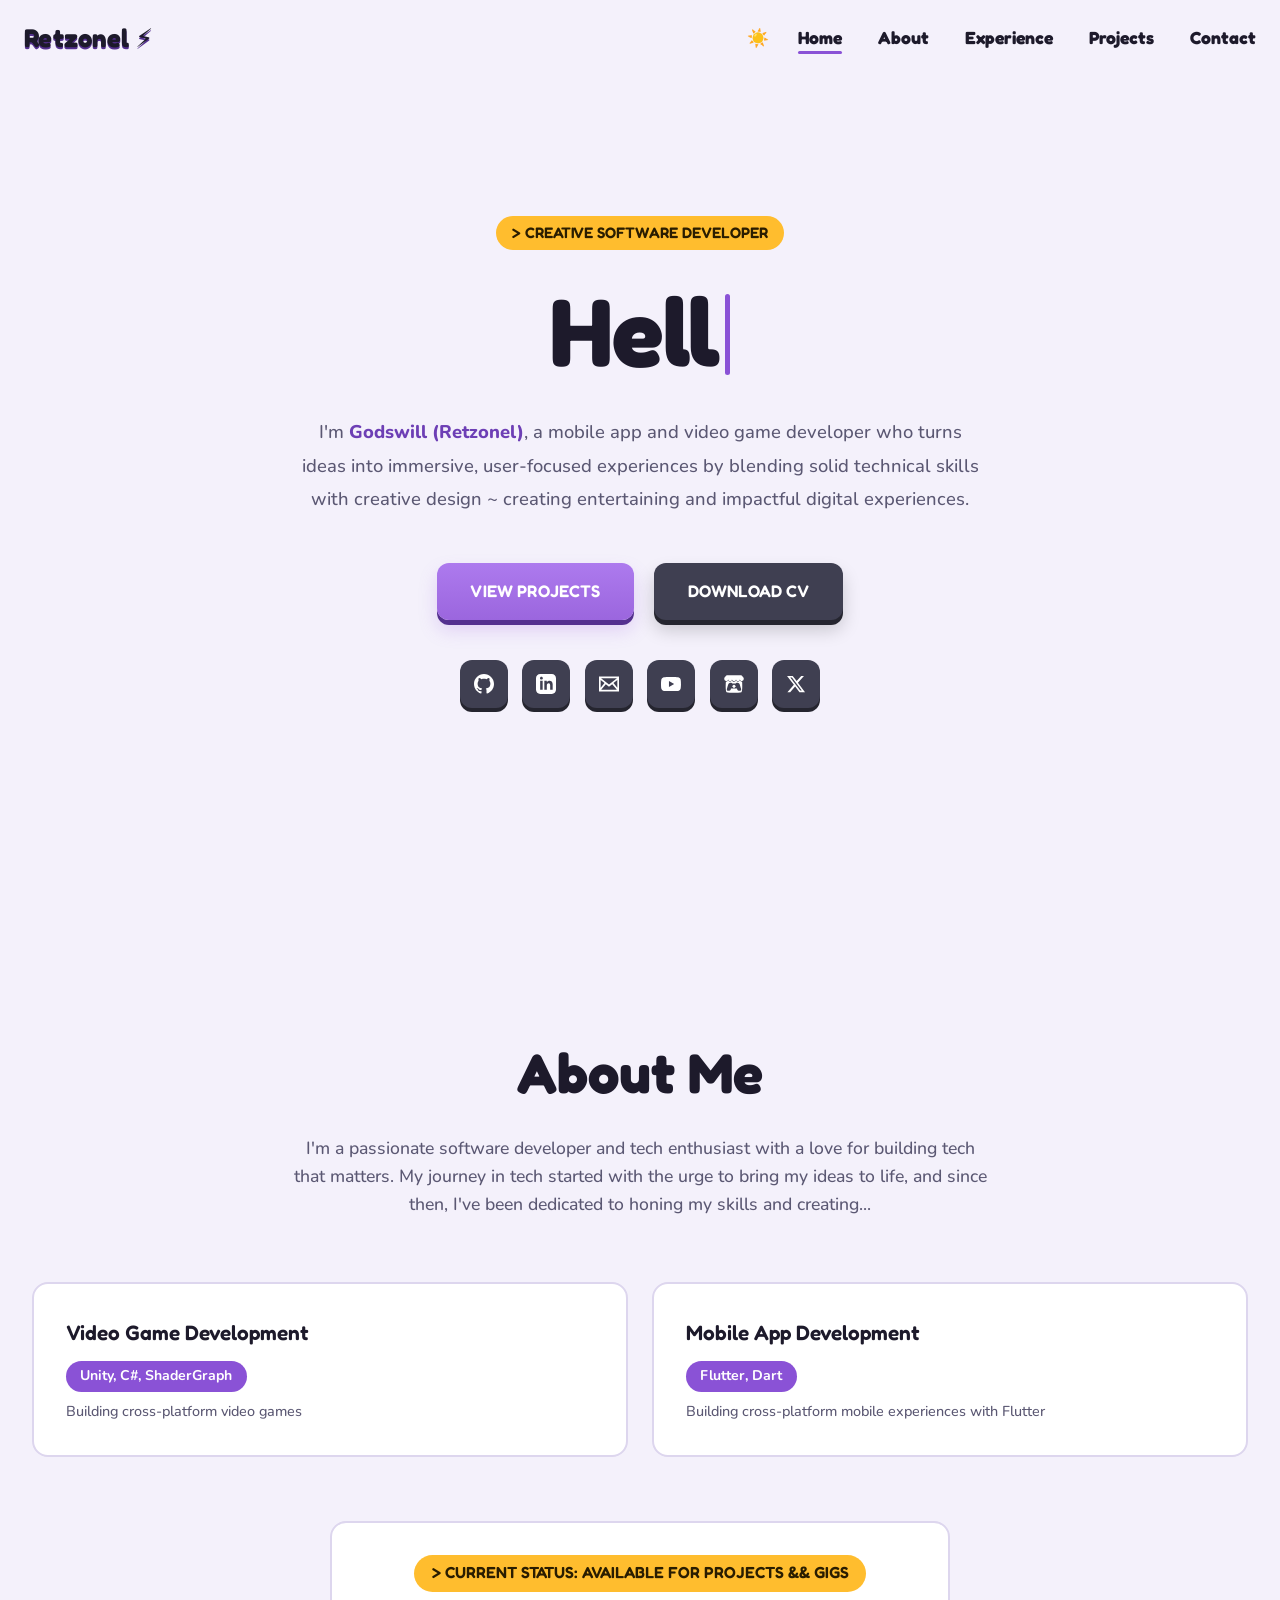
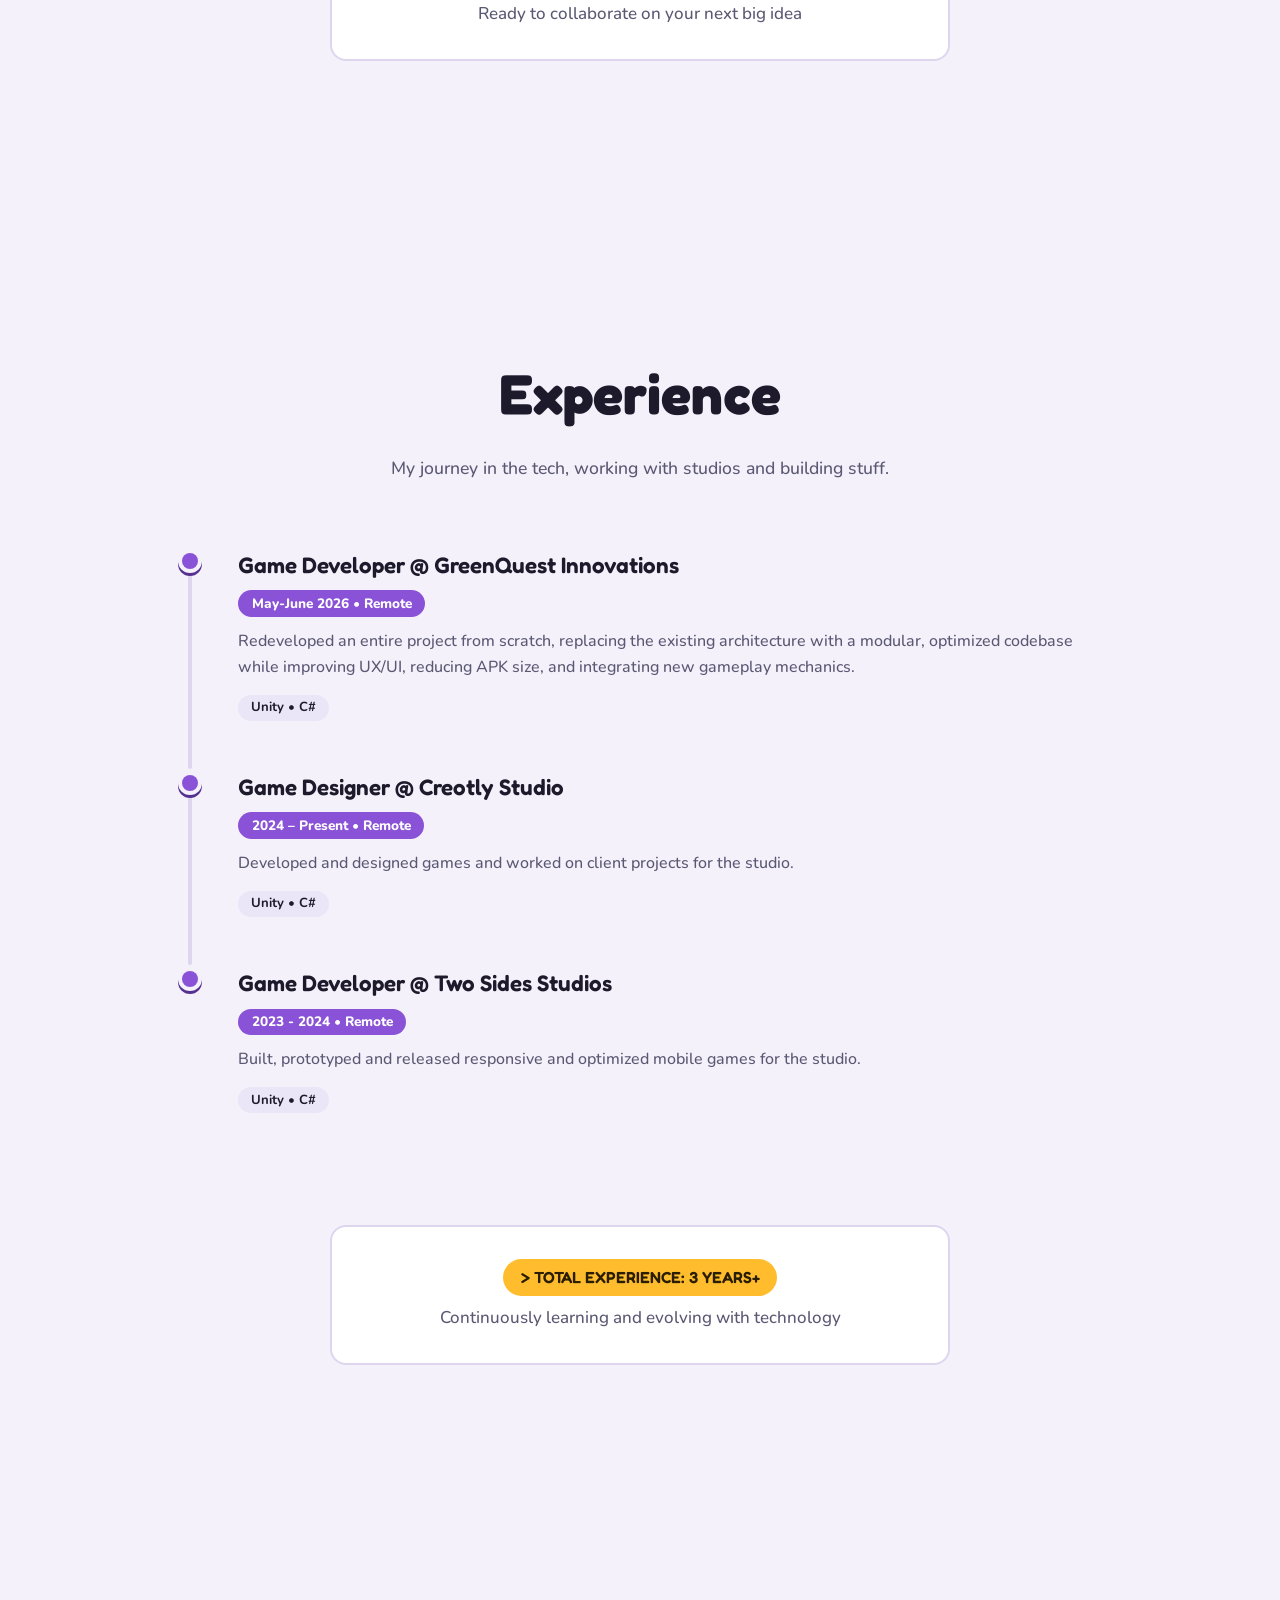
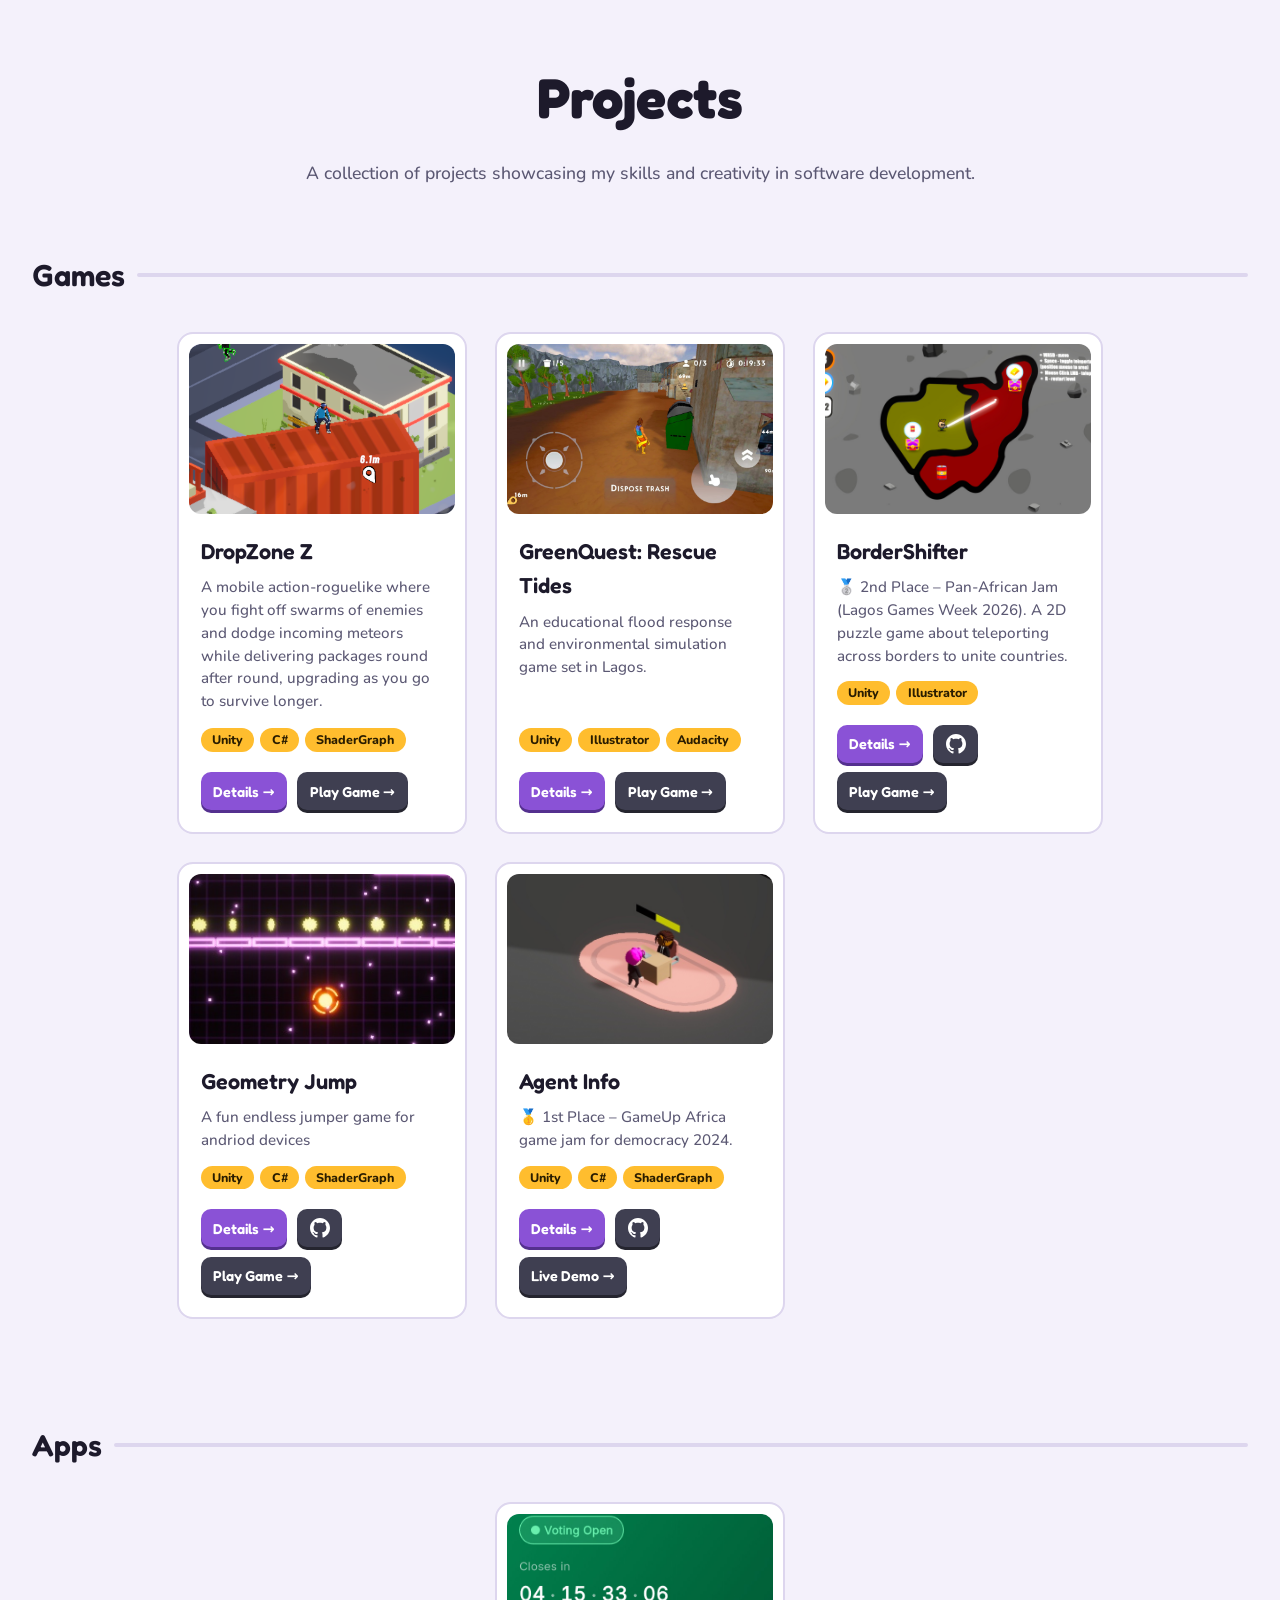
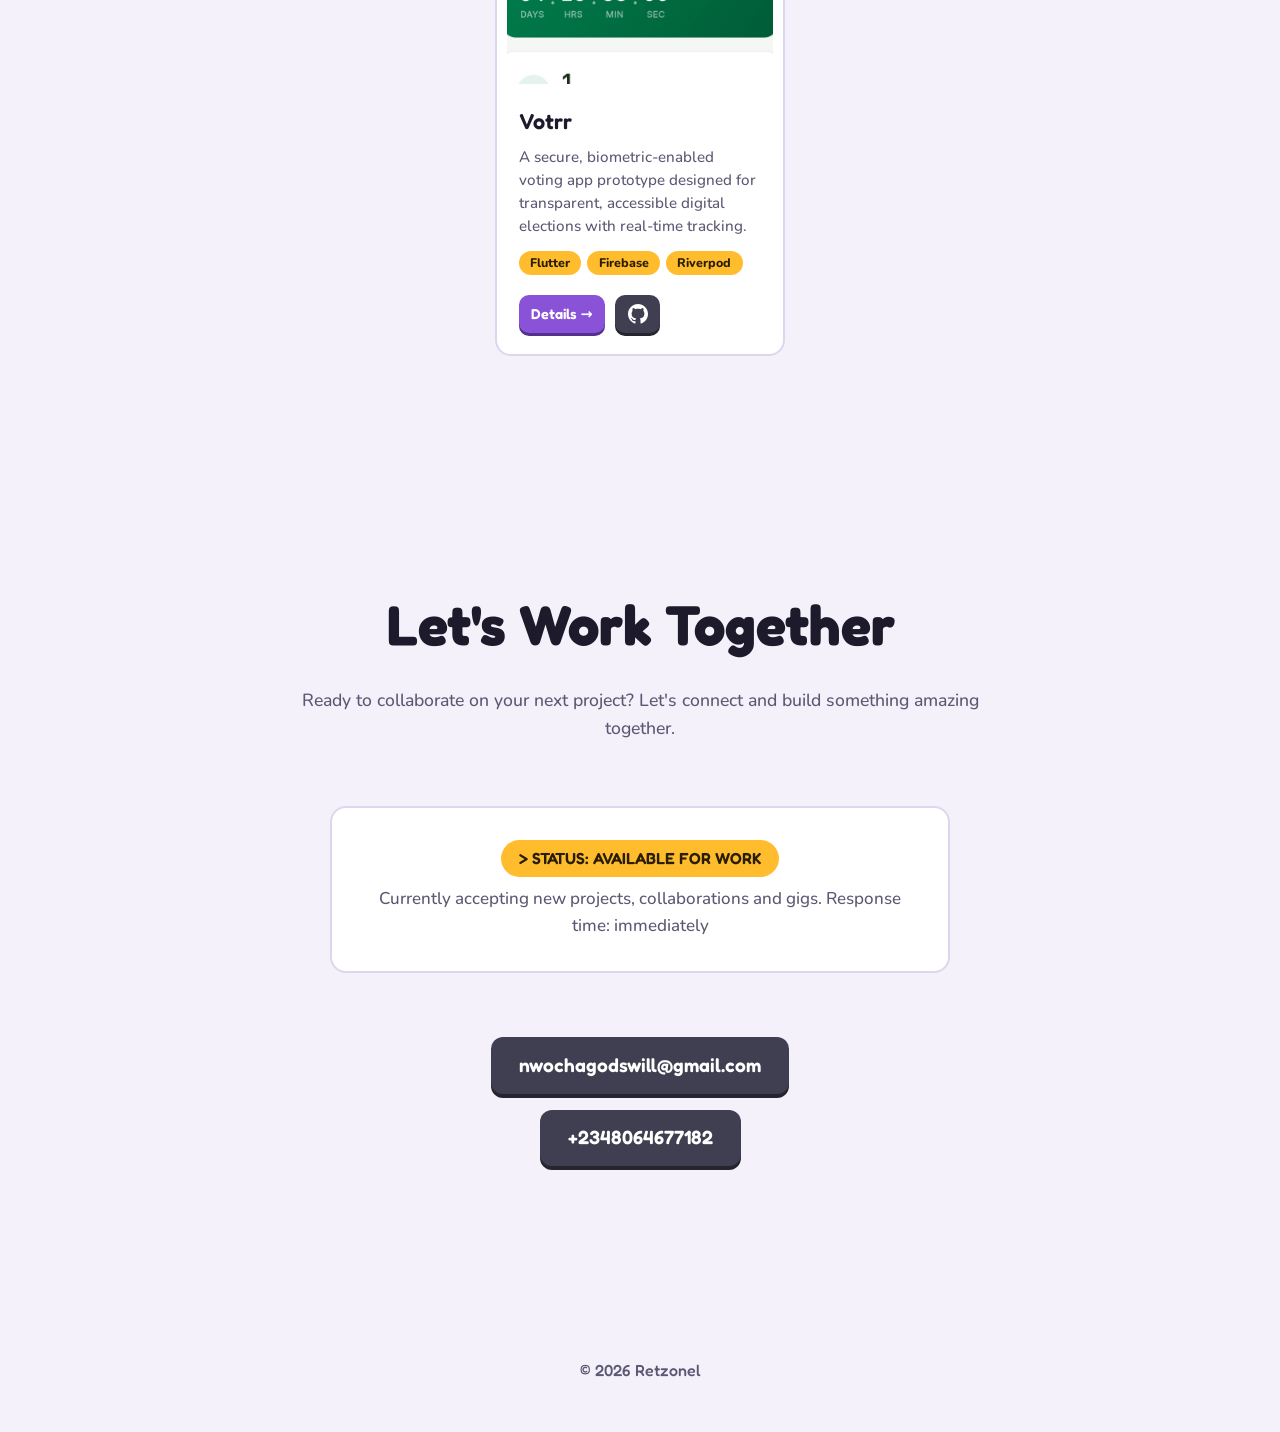
==== commit 5acfcc57: "misc." ====
--- a/index.html
+++ b/index.html
@@ -188,7 +188,76 @@
     <h2>Games</h2>
     <div class="projects-grid">
 
+
+      <!-- 0 -->
+      <div class="project-card">
+        <div class="project-image">
+          <img src="assets/images/project-cards/dzz-2.png" alt="DropZone Z"
+            onerror="this.parentElement.style.background='var(--bg-card)'">
+        </div>
+        <div class="project-content">
+          <h3>DropZone Z</h3>
+          <p>A mobile action-roguelike where you fight off swarms of enemies and dodge incoming meteors while delivering
+            packages round after round, upgrading as you go to survive longer.</p>
+          <div class="project-tech"><span>Unity</span><span>C#</span><span>ShaderGraph</span></div>
+          <div class="project-links">
+            <a href="dedicated-project-pages/dzz.html" class="live-link" title="Project Details">Details →</a>
+            <a href="" target="_blank" class="live-link">Play Game
+              →</a>
+          </div>
+        </div>
+      </div>
+
+      
       <!-- 1 -->
+      <div class="project-card">
+        <div class="project-image">
+          <img src="assets/images/project-cards/greenquest-pic.jpg" alt="GreeQuest:RQ"
+            onerror="this.parentElement.style.background='var(--bg-card)'">
+        </div>
+        <div class="project-content">
+          <h3>GreenQuest: Rescue Tides</h3>
+          <p>An educational flood response and environmental simulation game set in Lagos.
+          </p>
+          <div class="project-tech"><span>Unity</span><span>Illustrator</span><span>Audacity</span></div>
+          <div class="project-links">
+            <a href="dedicated-project-pages/greenquest-rescue-tide.html" class="live-link"
+              title="Project Details">Details →</a>
+            <a href="https://play.google.com/store/apps/details?id=com.GREENQUEST.GreenQuest_RescueTide&hl=en"
+              target="_blank" class="live-link">Play Game
+              →</a>
+          </div>
+        </div>
+      </div>
+
+            <!-- 2 -->
+      <div class="project-card">
+        <div class="project-image">
+          <img src="assets/images/project-cards/border-shifter-pic.jpg" alt="BorderShifter"
+            onerror="this.parentElement.style.background='var(--bg-card)'">
+        </div>
+        <div class="project-content">
+          <h3>BorderShifter</h3>
+          <p>🥈 2nd Place – Pan-African Jam (Lagos Games Week 2026). A 2D puzzle game about teleporting across
+            borders to unite countries.
+          </p>
+          <div class="project-tech"><span>Unity</span><span>Illustrator</span></div>
+          <div class="project-links">
+            <a href="dedicated-project-pages/border-shifter.html" class="live-link" title="Project Details">Details
+              →</a>
+            <a href="https://github.com/retzonel/border-shifter-game" target="_blank" title="View Code">
+              <svg width="20" height="20" viewBox="0 0 24 24" fill="currentColor">
+                <path
+                  d="M12 0c-6.626 0-12 5.373-12 12 0 5.302 3.438 9.8 8.207 11.387.599.111.793-.261.793-.577v-2.234c-3.338.726-4.033-1.416-4.033-1.416-.546-1.387-1.333-1.756-1.333-1.756-1.089-.745.083-.729.083-.729 1.205.084 1.839 1.237 1.839 1.237 1.07 1.834 2.807 1.304 3.492.997.107-.775.418-1.305.762-1.604-2.665-.305-5.467-1.334-5.467-5.931 0-1.311.469-2.381 1.236-3.221-.124-.303-.535-1.524.117-3.176 0 0 1.008-.322 3.301 1.23.957-.266 1.983-.399 3.003-.404 1.02.005 2.047.138 3.006.404 2.291-1.552 3.297-1.23 3.297-1.23.653 1.653.242 2.874.118 3.176.77.84 1.235 1.911 1.235 3.221 0 4.609-2.807 5.624-5.479 5.921.43.372.823 1.102.823 2.222v3.293c0 .319.192.694.801.576 4.765-1.589 8.199-6.086 8.199-11.386 0-6.627-5.373-12-12-12z" />
+              </svg>
+            </a>
+            <a href="https://diamondmind17.itch.io/border-shifter" target="_blank" class="live-link">Play Game
+              →</a>
+          </div>
+        </div>
+      </div>
+
+      <!-- 3 -->
       <div class="project-card">
         <div class="project-image">
           <img src="assets/images/project-cards/geojump-pic.jpg" alt="Geometry Jump"
@@ -212,7 +281,7 @@
         </div>
       </div>
 
-      <!-- 2 -->
+      <!-- 4-->
       <div class="project-card">
         <div class="project-image">
           <img src="assets/images/project-cards/agent-pic.jpg" alt="Geometry Jump"
@@ -240,54 +309,7 @@
       </div>
 
 
-      <!-- 3 -->
-      <div class="project-card">
-        <div class="project-image">
-          <img src="assets/images/project-cards/greenquest-pic.jpg" alt="GreeQuest:RQ"
-            onerror="this.parentElement.style.background='var(--bg-card)'">
-        </div>
-        <div class="project-content">
-          <h3>GreenQuest: Rescue Tides</h3>
-          <p>An educational flood response and environmental simulation game set in Lagos.
-          </p>
-          <div class="project-tech"><span>Unity</span><span>Illustrator</span><span>Audacity</span></div>
-          <div class="project-links">
-            <a href="dedicated-project-pages/greenquest-rescue-tide.html" class="live-link"
-              title="Project Details">Details →</a>
-            <a href="https://play.google.com/store/apps/details?id=com.GREENQUEST.GreenQuest_RescueTide&hl=en"
-              target="_blank" class="live-link">Play Game
-              →</a>
-          </div>
-        </div>
-      </div>
-
-
-      <!-- 4 -->
-      <div class="project-card">
-        <div class="project-image">
-          <img src="assets/images/project-cards/border-shifter-pic.jpg" alt="BorderShifter"
-            onerror="this.parentElement.style.background='var(--bg-card)'">
-        </div>
-        <div class="project-content">
-          <h3>BorderShifter</h3>
-          <p>🥈 2nd Place – Pan-African Jam (Lagos Games Week 2026). A 2D puzzle game about teleporting across
-            borders to unite countries.
-          </p>
-          <div class="project-tech"><span>Unity</span><span>Illustrator</span></div>
-          <div class="project-links">
-            <a href="dedicated-project-pages/border-shifter.html" class="live-link" title="Project Details">Details
-              →</a>
-            <a href="https://github.com/retzonel/border-shifter-game" target="_blank" title="View Code">
-              <svg width="20" height="20" viewBox="0 0 24 24" fill="currentColor">
-                <path
-                  d="M12 0c-6.626 0-12 5.373-12 12 0 5.302 3.438 9.8 8.207 11.387.599.111.793-.261.793-.577v-2.234c-3.338.726-4.033-1.416-4.033-1.416-.546-1.387-1.333-1.756-1.333-1.756-1.089-.745.083-.729.083-.729 1.205.084 1.839 1.237 1.839 1.237 1.07 1.834 2.807 1.304 3.492.997.107-.775.418-1.305.762-1.604-2.665-.305-5.467-1.334-5.467-5.931 0-1.311.469-2.381 1.236-3.221-.124-.303-.535-1.524.117-3.176 0 0 1.008-.322 3.301 1.23.957-.266 1.983-.399 3.003-.404 1.02.005 2.047.138 3.006.404 2.291-1.552 3.297-1.23 3.297-1.23.653 1.653.242 2.874.118 3.176.77.84 1.235 1.911 1.235 3.221 0 4.609-2.807 5.624-5.479 5.921.43.372.823 1.102.823 2.222v3.293c0 .319.192.694.801.576 4.765-1.589 8.199-6.086 8.199-11.386 0-6.627-5.373-12-12-12z" />
-              </svg>
-            </a>
-            <a href="https://diamondmind17.itch.io/border-shifter" target="_blank" class="live-link">Play Game
-              →</a>
-          </div>
-        </div>
-      </div>
+
       <!-- add mmore later -->
     </div>
 
